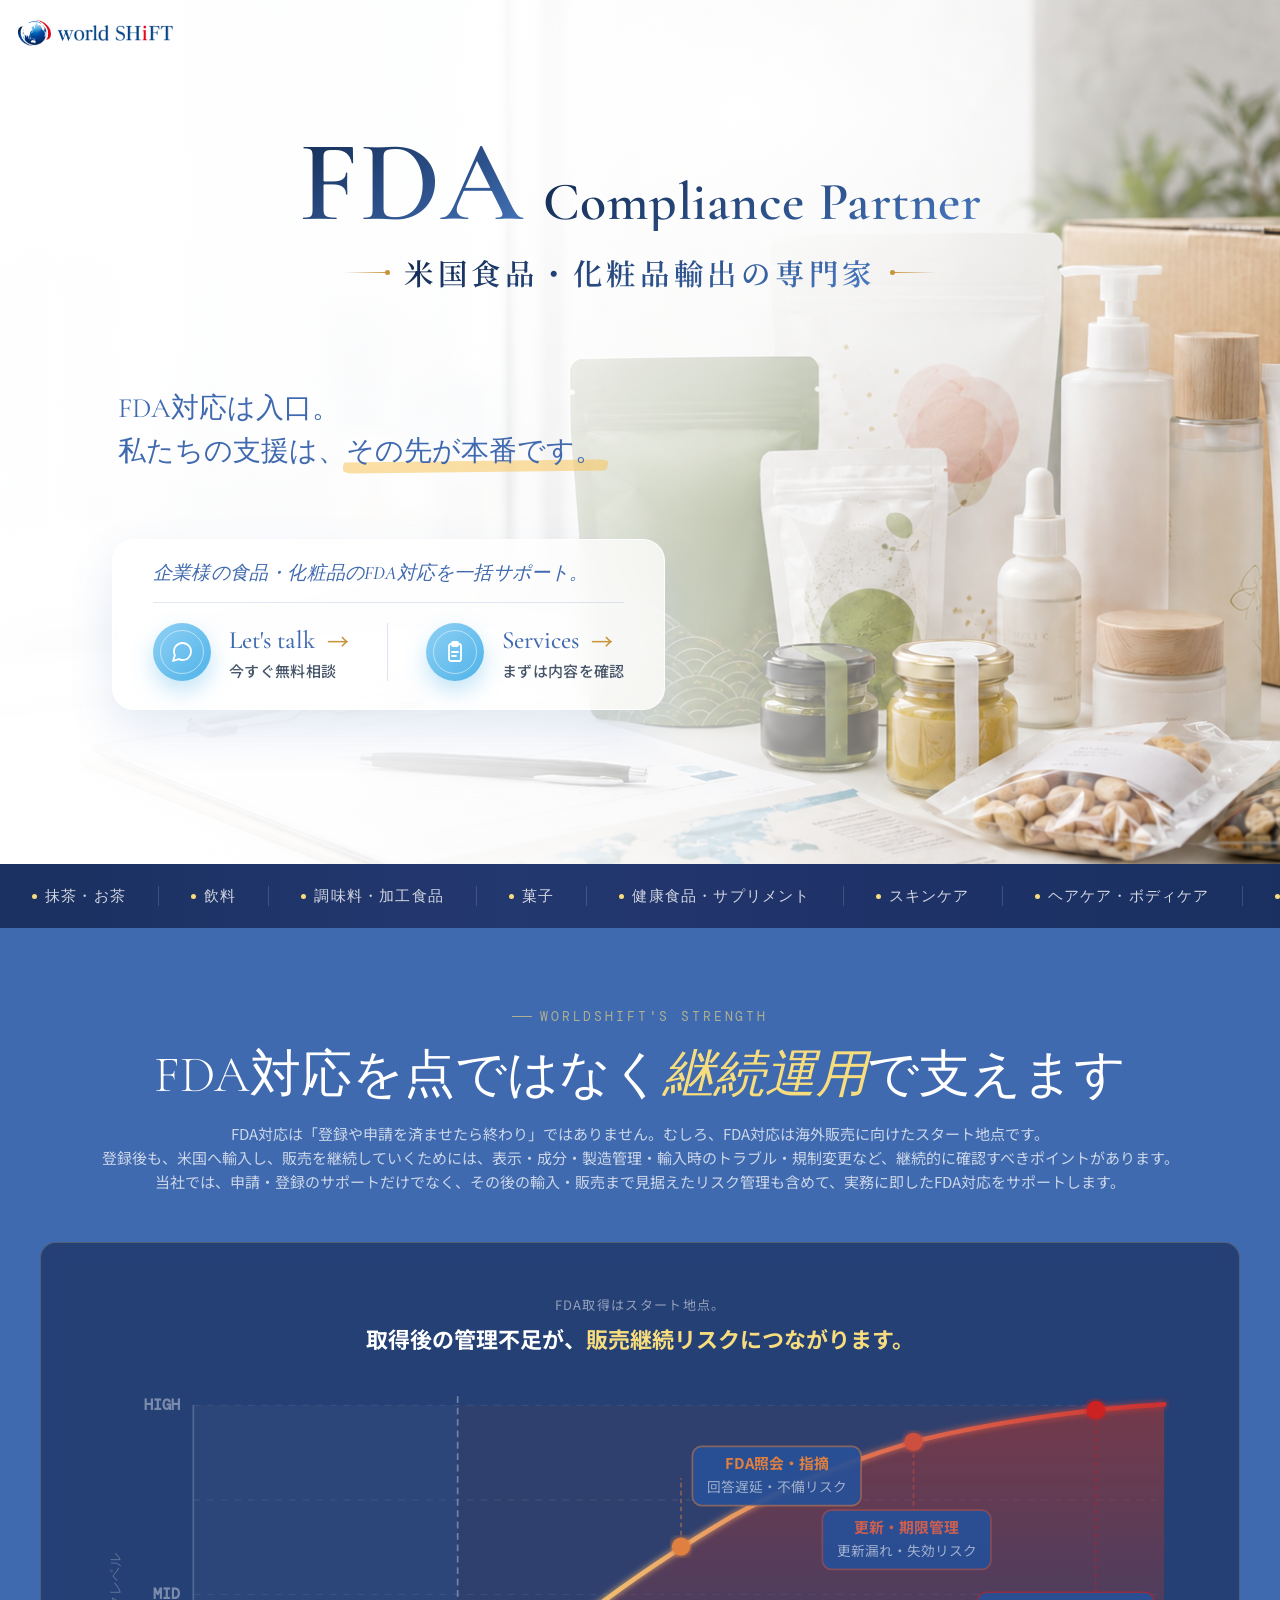
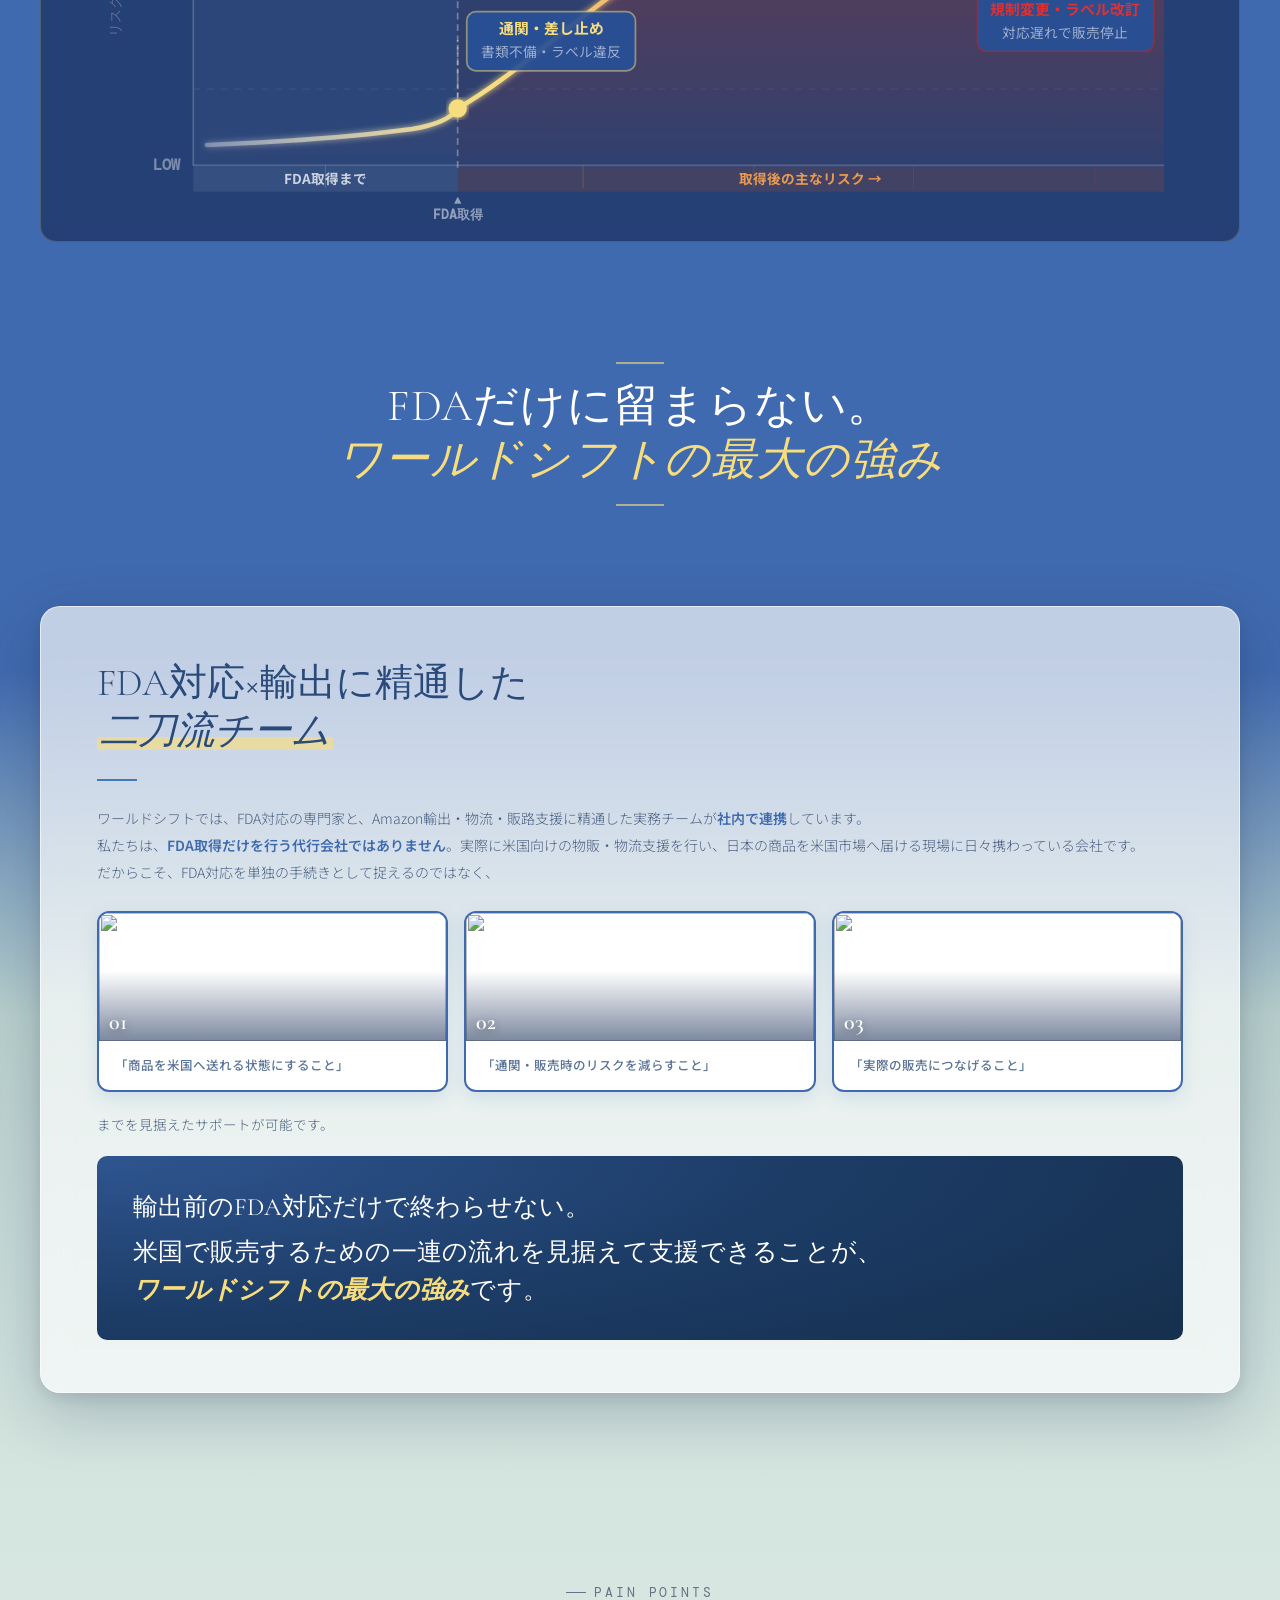
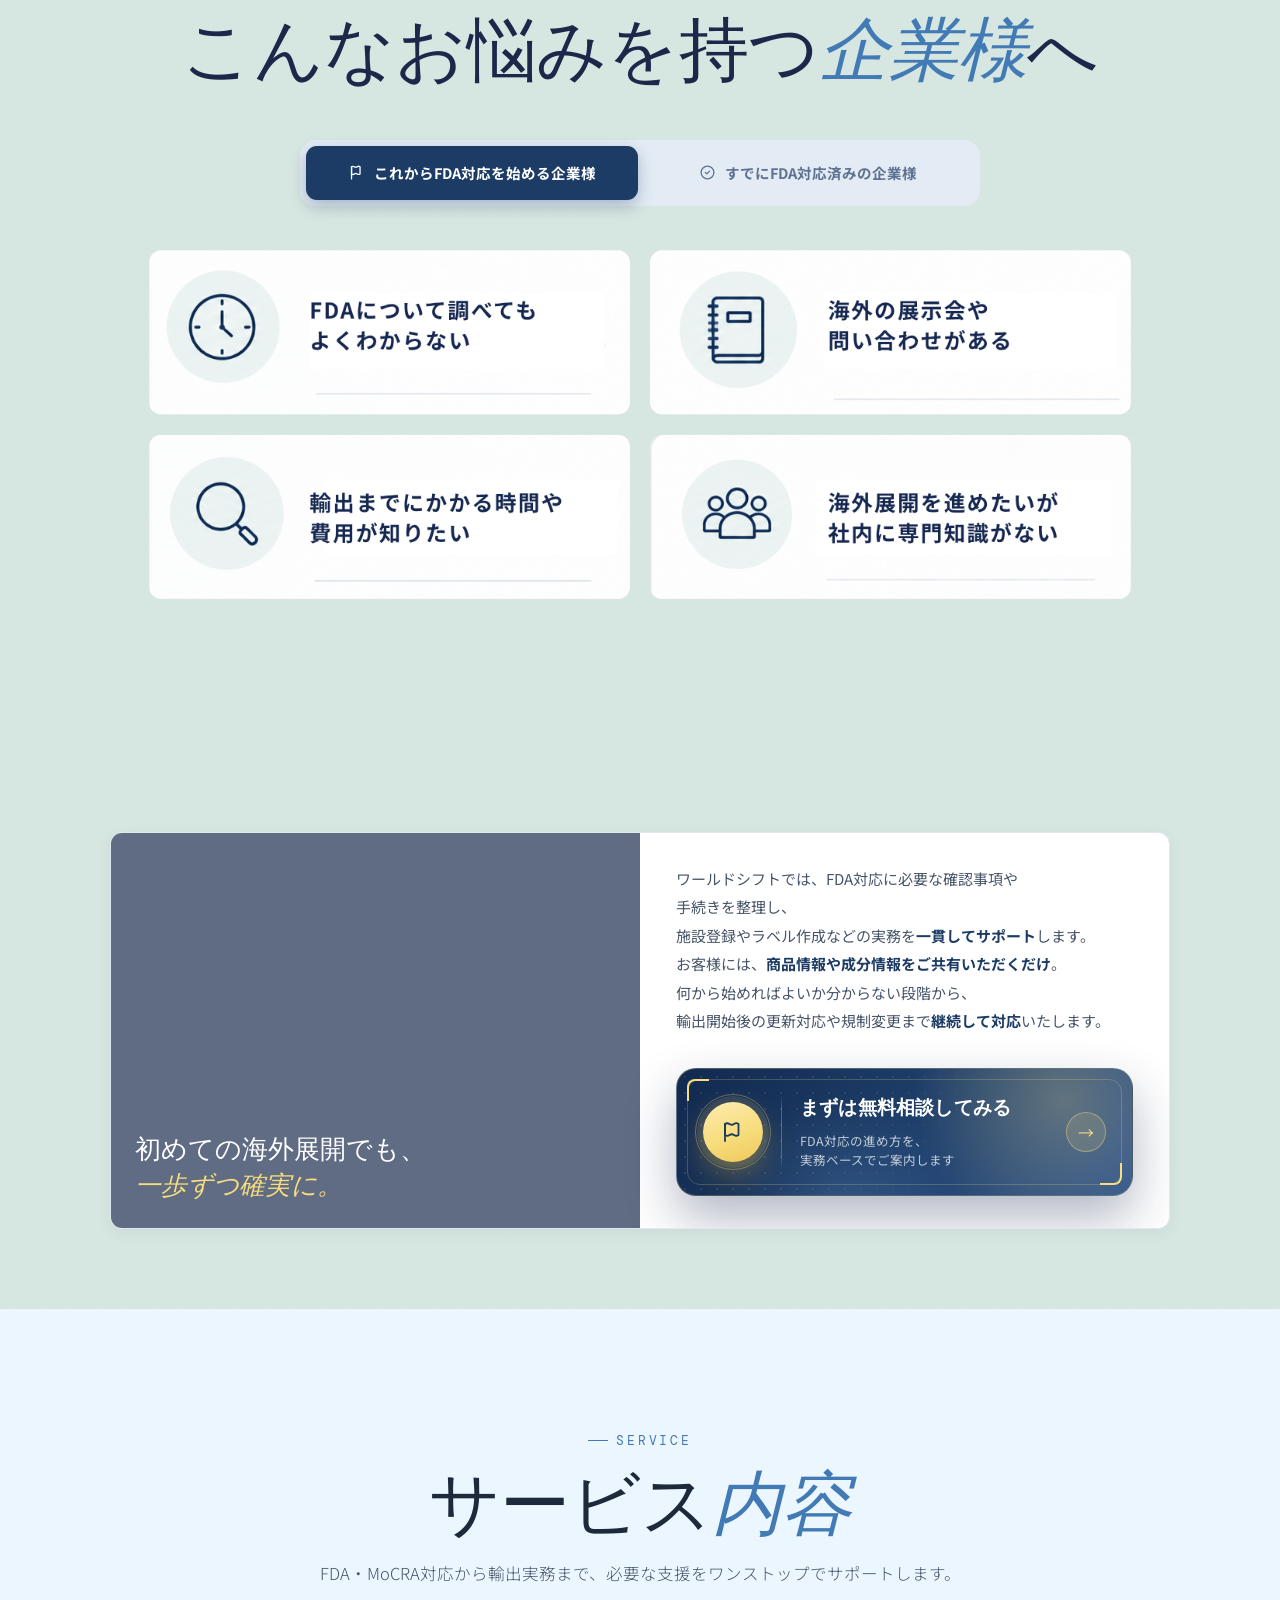
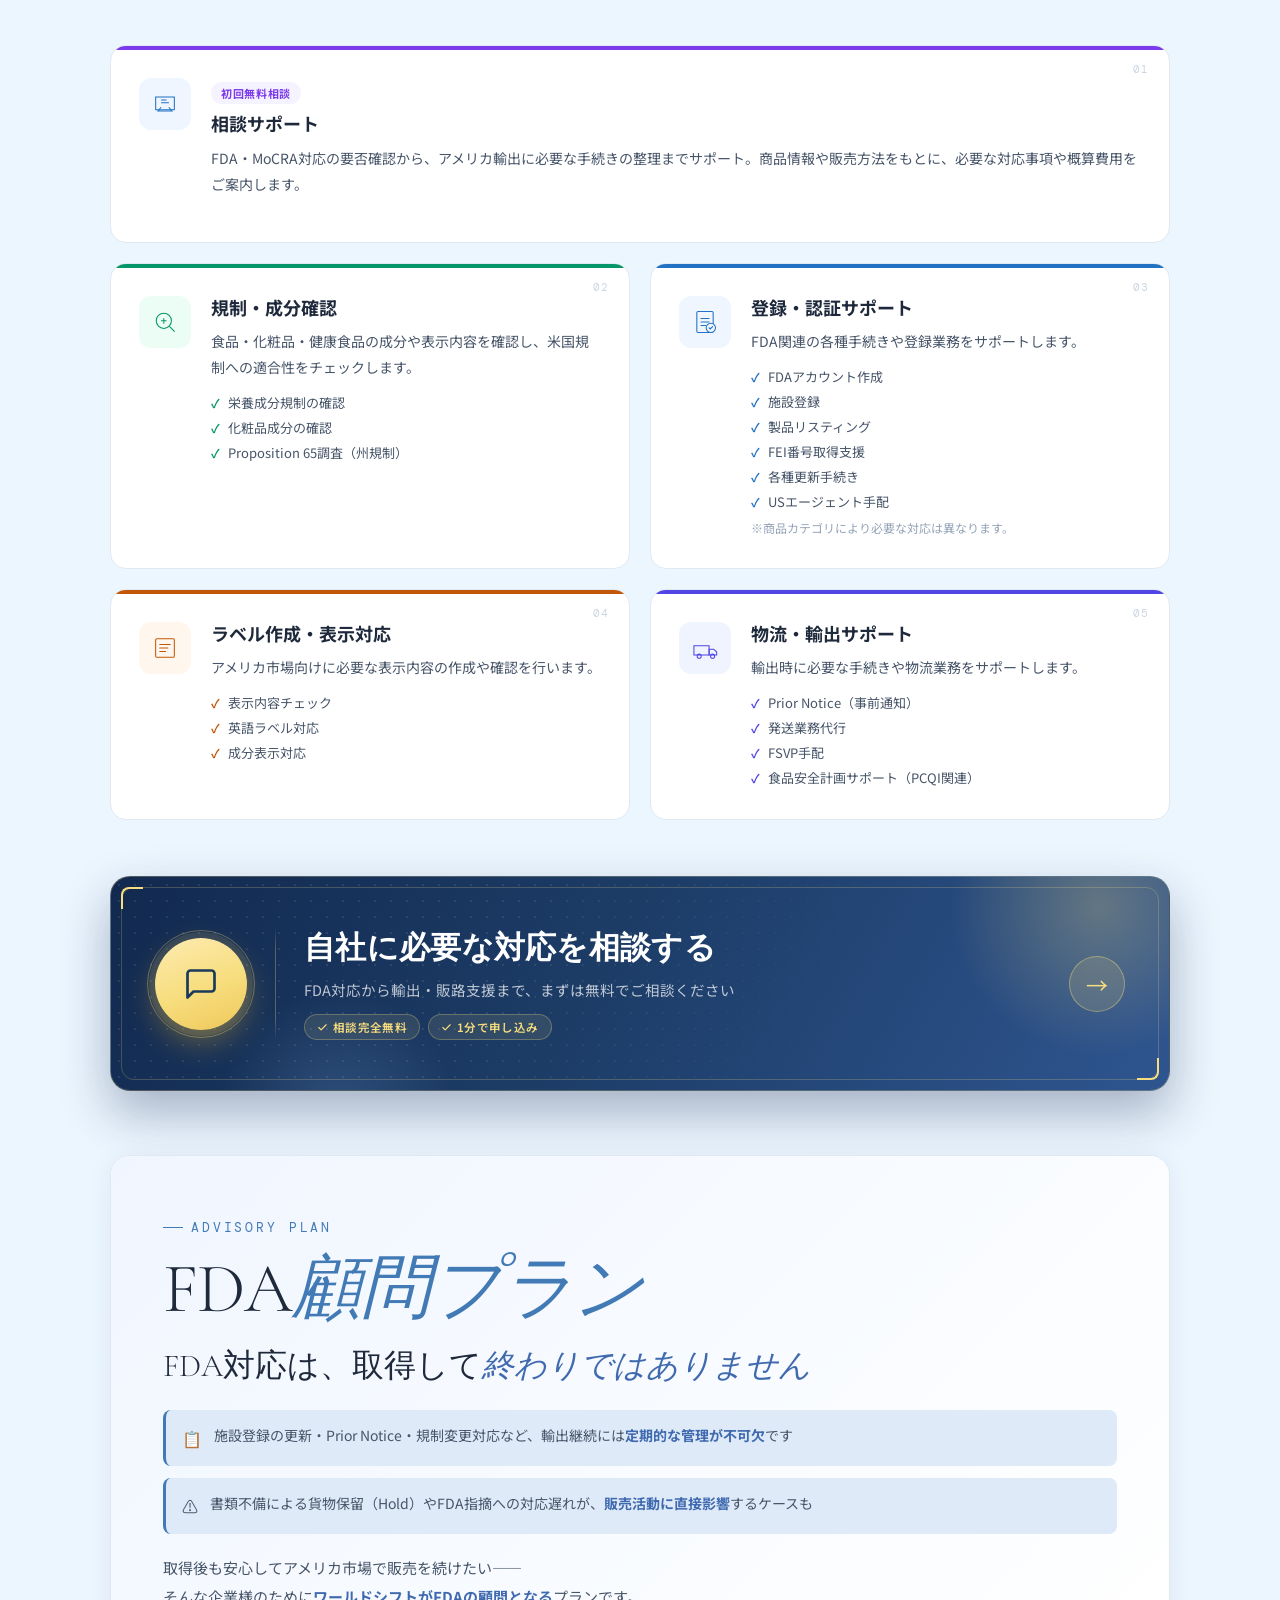
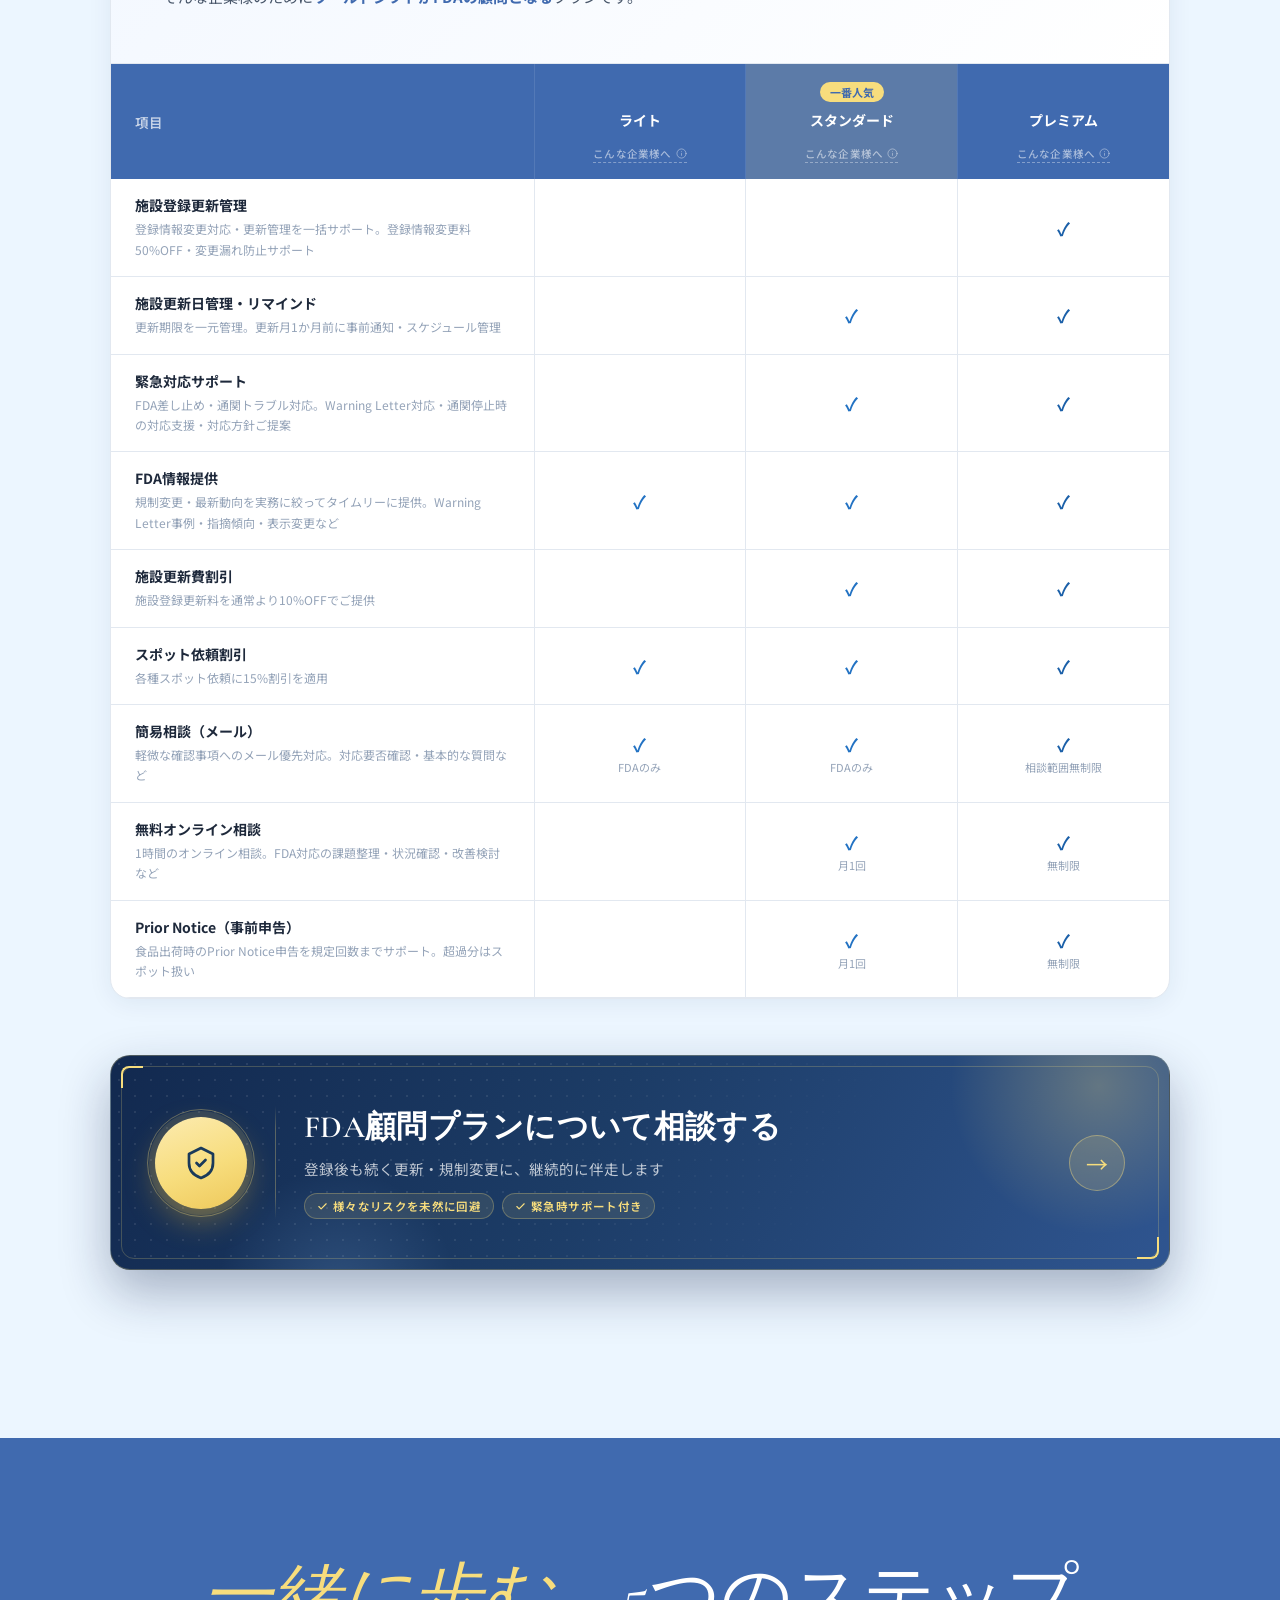
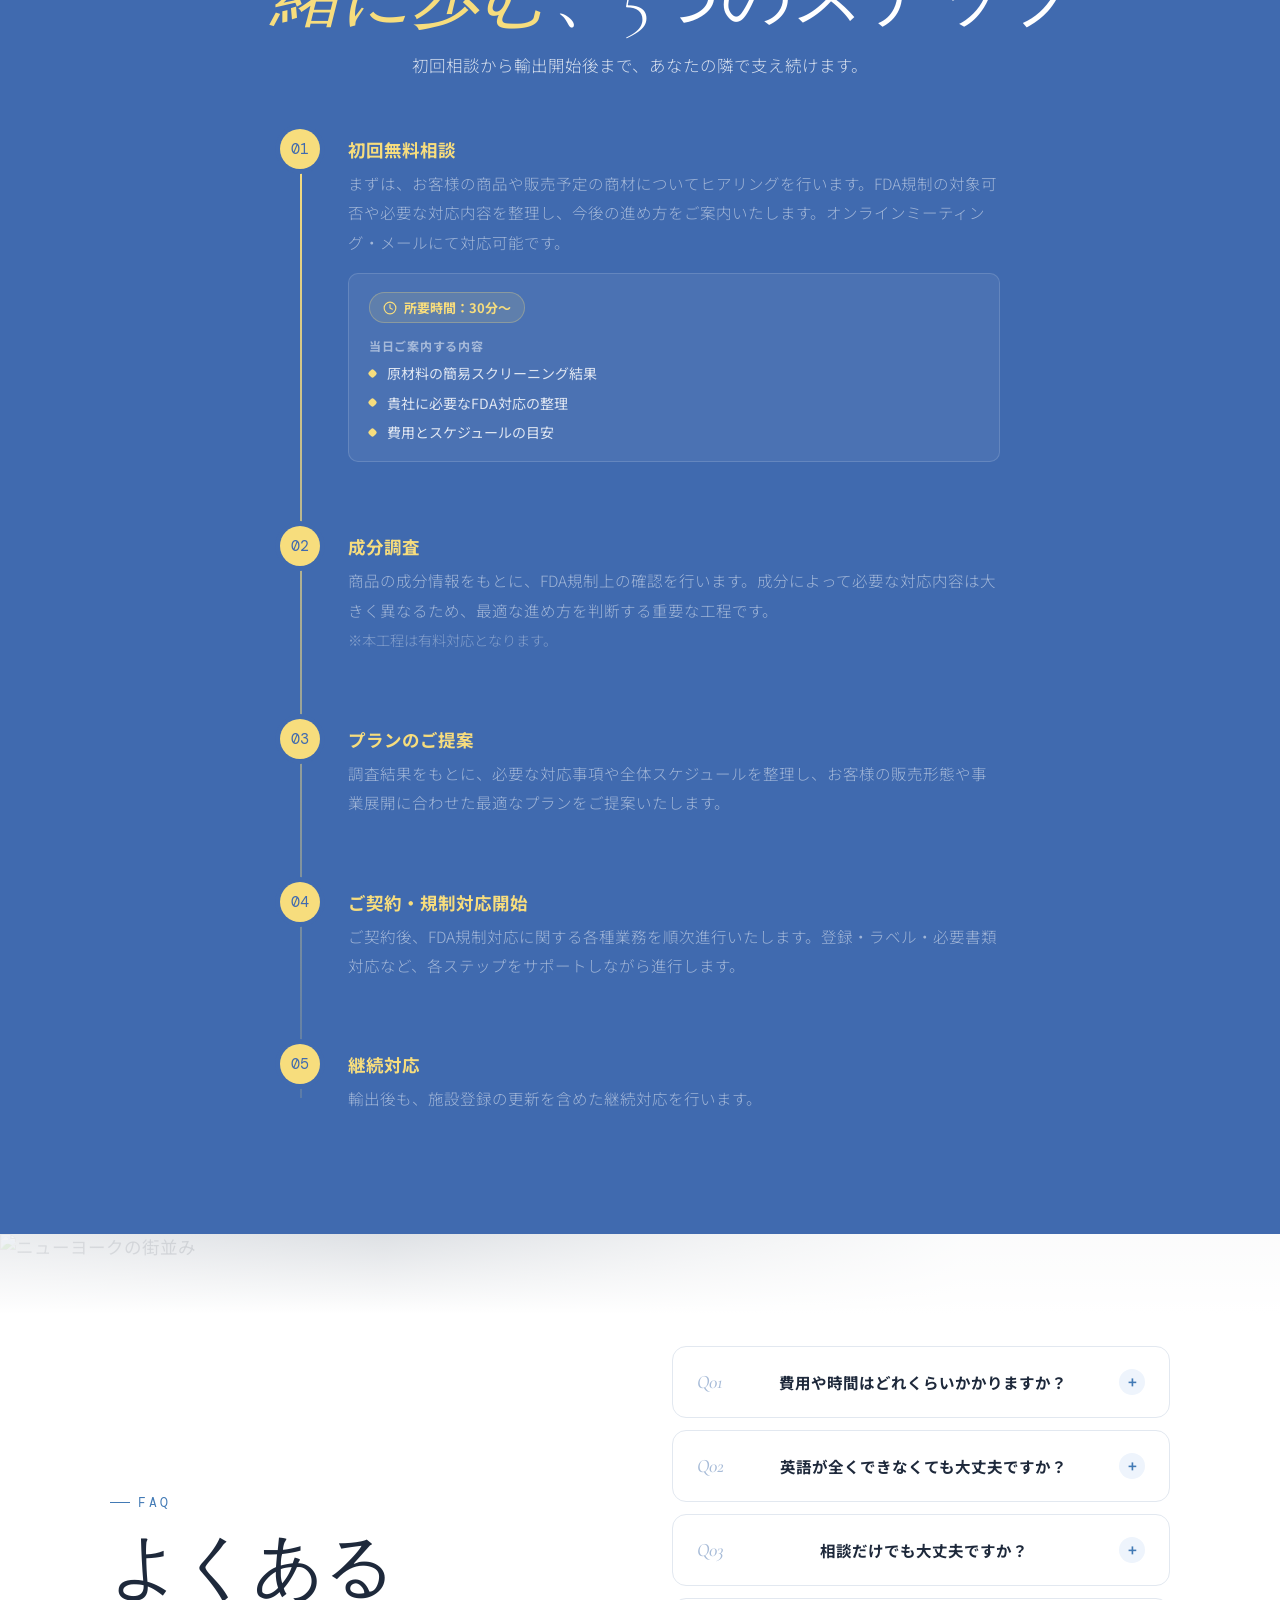
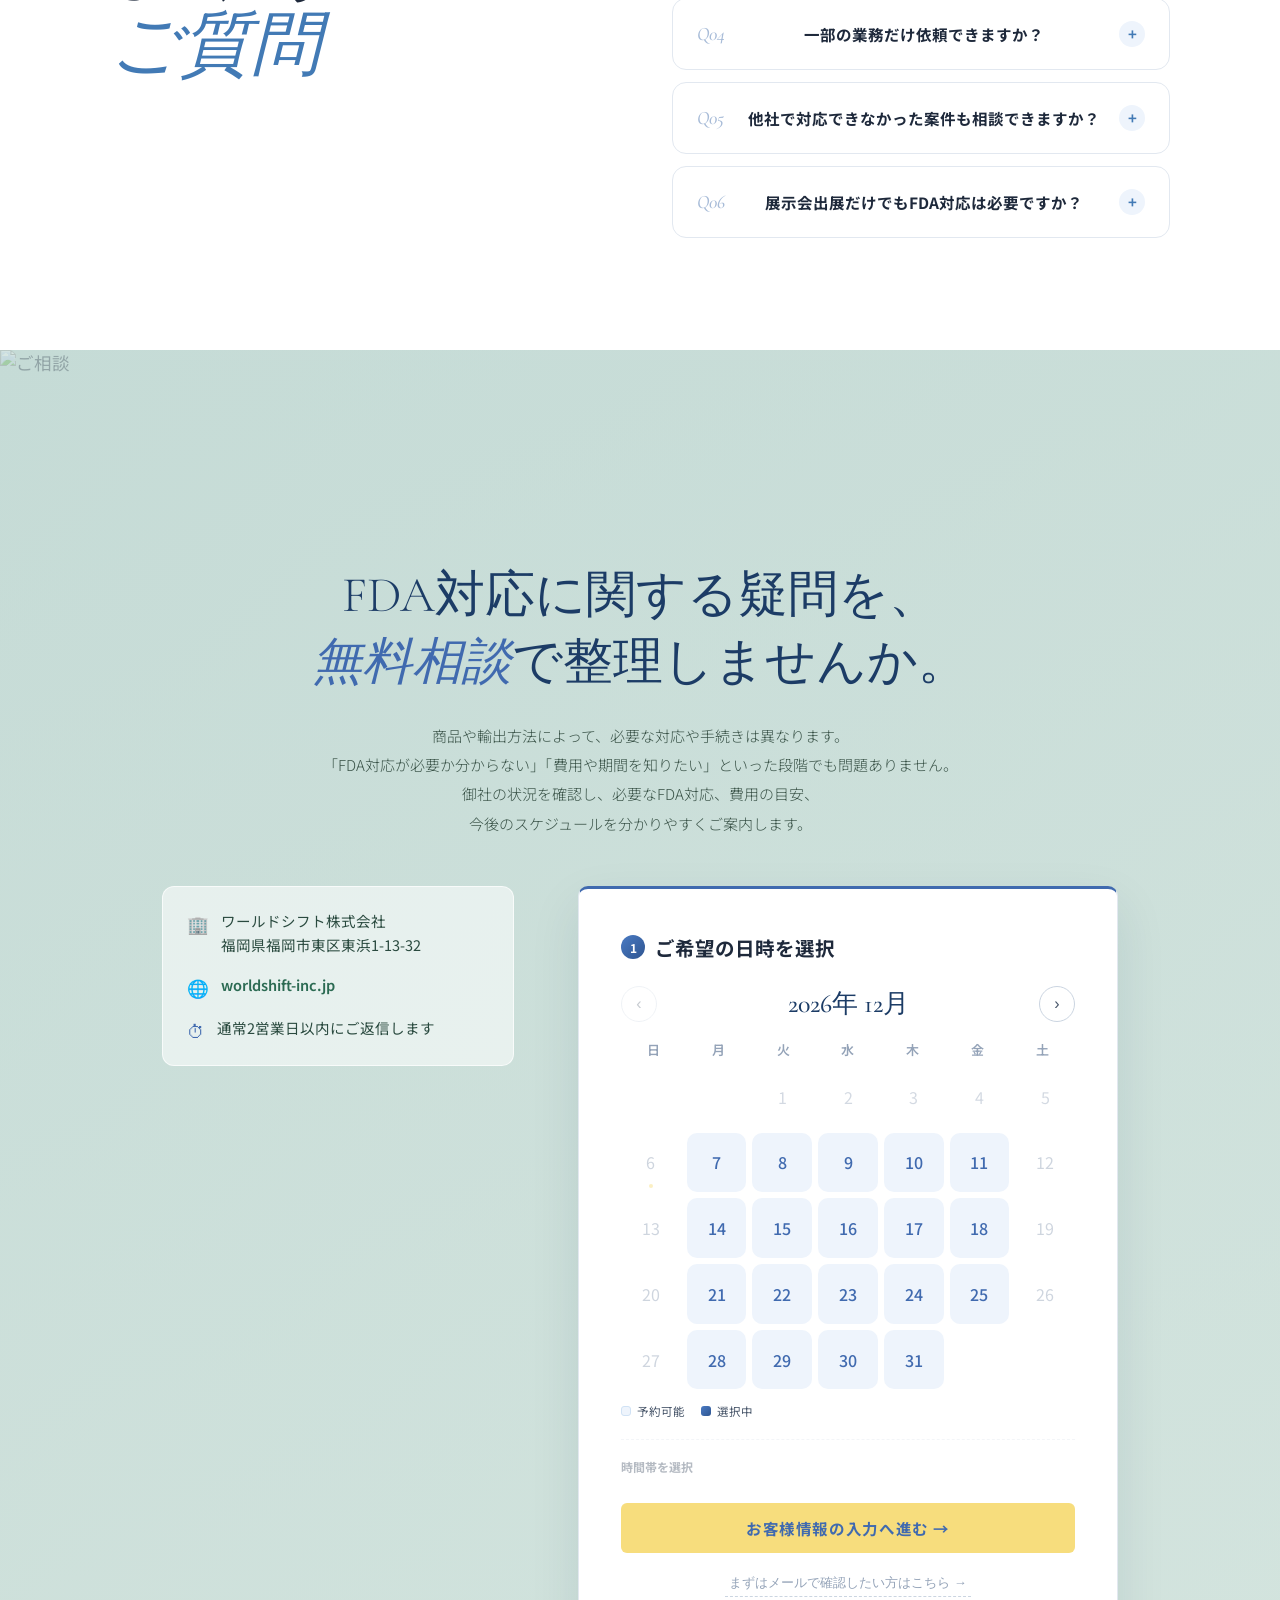
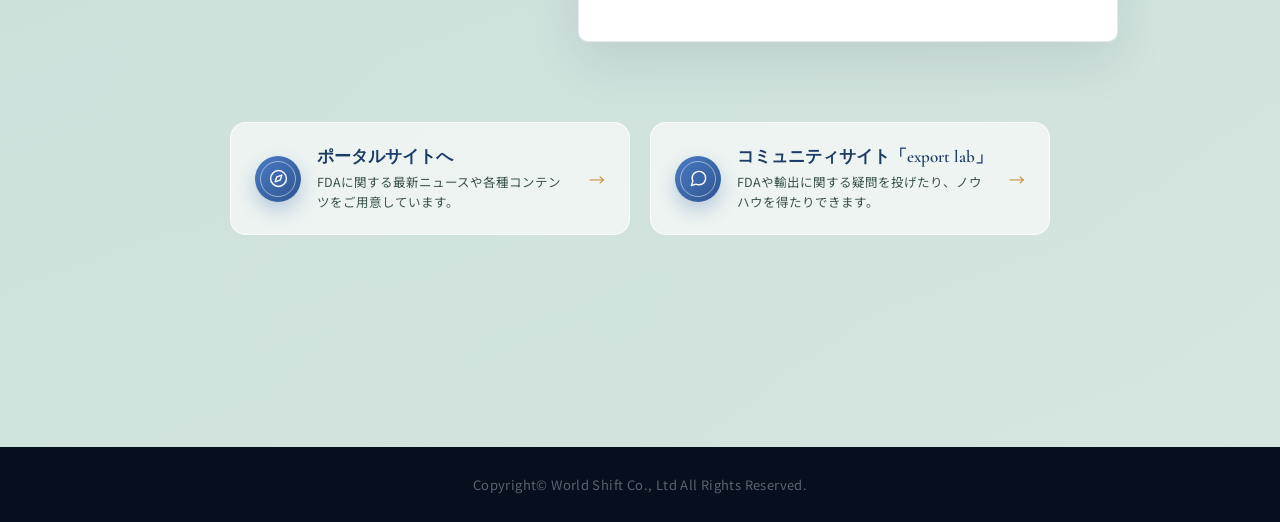
==== index.html @ d5cdbd06 "Update index.html" ====
<!DOCTYPE html>
<html lang="ja">
<head>
<meta charset="UTF-8">
<meta name="viewport" content="width=device-width, initial-scale=1.0">
<title>FDA Compliance Partner | WorldShift</title>
<link rel="preconnect" href="https://fonts.googleapis.com">
<link href="https://fonts.googleapis.com/css2?family=Cormorant+Garamond:ital,wght@0,300;0,400;0,600;1,300;1,400;1,600&family=Noto+Sans+JP:wght@300;400;500;700&family=Noto+Serif+JP:wght@500;600;700&family=DM+Mono:wght@300;400&display=swap" rel="stylesheet">
<style>
*,*::before,*::after{margin:0;padding:0;box-sizing:border-box}
html{scroll-behavior:smooth;font-size:17.5px}
:root{
  --navy:#406AAF; --navy2:#427AB5; --navy3:#6a9fd4;
  --blue:#427AB5; --blue2:#eef4fc; --blue3:#d0e2f5;
  --amber:#F7DD7D; --amber2:#FFF8E1;
  --white:#FFFFFF; --off:#FFE8BE; --light:#F1F5F9;
  --ink:#1E293B; --ink2:#475569; --ink3:#94A3B8;
  --border:#E2E8F0; --border2:#CBD5E1;
  --green:#059669; --greenl:#ECFDF5;
  --r:10px; --r2:6px;
}
body{font-family:'Noto Sans JP',sans-serif;color:var(--ink);background:var(--white);overflow-x:hidden;-webkit-font-smoothing:antialiased}
a{text-decoration:none;color:inherit}
img{max-width:100%;display:block}

/* ─── STICKY NAV ─── */
.nav{
  position:absolute;top:20px;left:18px;z-index:300;
}
.nav-logo img{height:26px;width:auto}
.nav-links{display:flex;align-items:center;gap:28px}
.nav-links a{font-size:14.5px;color:var(--ink2);transition:color .2s}
.nav-links a:hover{color:var(--blue)}
.nav-cta{background:var(--blue)!important;color:#fff!important;padding:9px 22px;border-radius:var(--r2);font-size:14.5px;font-weight:700}

/* ─── FLOAT BTN ─── */
.float-cta-group{
  position:fixed;top:0;right:28px;z-index:290;
  display:flex;gap:0;align-items:stretch;
  opacity:0;pointer-events:none;
  transition:opacity .3s ease, transform .3s ease;
  transform:translateY(-6px);
  background:#fff;
  border-radius:0 0 12px 12px;
  box-shadow:0 12px 26px rgba(15,45,79,.28);
  overflow:hidden;
}
.float-cta-group.visible{
  opacity:1;pointer-events:auto;
  transform:translateY(0);
}
.float-tile{
  display:flex;align-items:center;gap:10px;
  padding:14px 20px;
  transition:background .2s;
  white-space:nowrap;
}
.float-tile:hover{background:var(--light);}
.float-tile-mail{border-right:1px solid var(--border);}
.float-tile-icon{
  width:30px;height:30px;border-radius:8px;
  display:flex;align-items:center;justify-content:center;
  color:#fff;flex-shrink:0;
}
.float-tile-icon svg{width:16px;height:16px;}
.float-tile-mail .float-tile-icon{background:#1c3c66;}
.float-tile-ai .float-tile-icon{background:#c8933a;}
.float-tile-label{
  font-size:12.5px;font-weight:700;color:#1c274a;line-height:1.35;
  letter-spacing:.01em;
  white-space:nowrap;
}

/* ─── CHAPTER SYSTEM ─── */
/* 奇数章=白, 偶数章=ライト */
.ch{padding:112px 52px}
.ch.dark{background:#406AAF;padding:120px 52px}


/* ─── APPROACH (ワールドシフトの強み) ─── */
.approach-section{
  background:linear-gradient(160deg,#0B1F3A 0%,#152d52 100%);
  padding:100px 52px;
  position:relative;overflow:hidden;
}
.approach-bg-deco{
  position:absolute;top:-200px;right:-200px;
  width:560px;height:560px;border-radius:50%;
  border:1px solid rgba(247,221,125,.1);
  pointer-events:none;
}
.approach-bg-deco::before{
  content:'';position:absolute;inset:60px;
  border-radius:50%;border:1px solid rgba(247,221,125,.06);
}
.approach-bg-deco2{
  position:absolute;bottom:-180px;left:-160px;
  width:420px;height:420px;border-radius:50%;
  border:1px solid rgba(255,255,255,.05);
  pointer-events:none;
}
.approach-grid-3{
  display:grid;grid-template-columns:repeat(3,1fr);gap:24px;margin-bottom:32px;
  position:relative;z-index:1;
}
.approach-card{
  background:rgba(255,255,255,.05);border-radius:var(--r);overflow:hidden;
  border:1px solid rgba(255,255,255,.12);
  backdrop-filter:blur(8px);
  transition:box-shadow .25s,transform .25s,border-color .25s,background .25s;
  position:relative;z-index:1;
}
.approach-card:hover{
  box-shadow:0 16px 44px rgba(15,40,70,.38);transform:translateY(-5px);
  border-color:rgba(247,221,125,.5);background:rgba(255,255,255,.08);
}
.approach-photo{
  position:relative;height:180px;overflow:hidden;
  display:flex;align-items:center;justify-content:flex-end;
  padding-right:28px;
}
.approach-photo-1{background:linear-gradient(135deg,#1d4488 0%,#0B1F3A 70%)}
.approach-photo-2{background:linear-gradient(135deg,#1a3a6b 0%,#0d2548 70%)}
.approach-photo-3{background:linear-gradient(135deg,#15315c 0%,#0B1F3A 70%)}
.approach-photo::before{
  content:'';position:absolute;inset:0;
  background-image:
    radial-gradient(circle at 15% 30%,rgba(247,221,125,.12),transparent 40%),
    repeating-linear-gradient(45deg,rgba(255,255,255,.025) 0,rgba(255,255,255,.025) 1px,transparent 1px,transparent 18px);
}
.approach-icon{
  position:relative;z-index:1;
  width:88px;height:88px;
  display:flex;align-items:center;justify-content:center;
  color:rgba(255,255,255,.85);
  transition:transform .4s;
}
.approach-icon svg{width:100%;height:100%}
.approach-card:hover .approach-icon{transform:scale(1.08) translateY(-2px)}
.approach-num{
  position:absolute;bottom:14px;left:18px;z-index:1;
  font-family:'Cormorant Garamond',serif;font-size:38px;font-weight:300;
  color:#F7DD7D;line-height:1;
}
.approach-content{padding:26px 24px 24px}
.approach-t{font-size:17px;font-weight:700;color:#fff;margin-bottom:12px;line-height:1.4}
.approach-d{font-size:15px;color:rgba(255,255,255,.75);line-height:1.9;font-weight:300}
.approach-point{
  margin-top:16px;padding-top:14px;border-top:1px solid rgba(255,255,255,.12);
  font-size:14px;color:#F7DD7D;font-weight:700;
  display:flex;align-items:center;gap:6px;
}
.approach-point::before{content:'→';font-size:14.5px}

/* 引用 */
.approach-quote{
  background:rgba(255,255,255,.06);
  border:1px solid rgba(247,221,125,.2);
  border-radius:var(--r);
  padding:44px 52px;
  position:relative;overflow:hidden;z-index:1;
  text-align:center;
}
.approach-quote::before{
  content:'';position:absolute;inset:0;
  background:radial-gradient(circle at 50% 0%,rgba(247,221,125,.18),transparent 60%);
  pointer-events:none;
}
.approach-quote-text{
  position:relative;z-index:1;
  font-family:'Cormorant Garamond',serif;
  font-size:clamp(20px,2.4vw,30px);font-weight:300;font-style:italic;
  color:#fff;line-height:1.7;
}
.approach-quote-text em{font-style:italic;color:#F7DD7D}

.ch.light{background:var(--off)}
.ch-fade-from-dark{
  position:relative;
}
.ch-fade-from-dark::before{
  content:'';position:absolute;top:0;left:0;right:0;height:80px;
  background:linear-gradient(to bottom,rgba(11,31,58,.3),transparent);
  pointer-events:none;
}
.ch-fade-to-dark{position:relative}
.ch-fade-to-dark::before{
  content:'';position:absolute;top:0;left:0;right:0;height:160px;
  background:linear-gradient(to bottom,#ecf6ff 0%,rgba(236,246,255,.5) 40%,transparent 100%);
  pointer-events:none;z-index:1;
}
.ch-inner{max-width:1060px;margin:0 auto}

/* chapter label */
.ch-label{
  display:inline-flex;align-items:center;gap:8px;
  font-family:'DM Mono',monospace;font-size:13px;
  letter-spacing:.22em;color:var(--blue);
  margin-bottom:18px;
}
.ch-label.light-text{color:rgba(255,255,255,.45)}
.ch-label::before{content:'';display:block;width:20px;height:1px;background:currentColor}

/* display headline */
.display{
  font-family:'Cormorant Garamond',serif;
  font-size:clamp(40px,5.5vw,70px);
  font-weight:300;line-height:1.12;letter-spacing:-.01em;
}
.display em{font-style:italic;color:var(--blue)}
.display.white{color:#fff}
.display.white em{font-style:italic;color:#F7DD7D;}

/* subtitle */
.subtitle{
  font-family:'Cormorant Garamond',serif;
  font-size:clamp(26px,3.5vw,42px);
  font-weight:300;line-height:1.3;
}
.subtitle em{font-style:italic;color:var(--blue)}

/* body */
.body{font-size:16.5px;line-height:1.95;color:var(--ink2);font-weight:300}
.body.white{color:rgba(255,255,255,.78)}
.rule{width:36px;height:2px;background:var(--blue);margin:24px 0}
.rule.amber{background:var(--amber)}

/* ─── HERO ─── */
.hero{
  position:relative;
  display:flex;flex-direction:column;
  overflow:hidden;
}
.hero-photo{display:none;}
.hero-overlay{display:none;}

/* 全画面コラージュ背景 */
.hero-collage{
  position:absolute;inset:0;
  z-index:0;
  overflow:hidden;
}
.hero-collage-img{
  position:absolute;inset:0;
  width:100%;height:100%;
  background-size:cover;
  background-repeat:no-repeat;
  background-position:center center;
  background-image:url('FDALPTOP.png');
  opacity:1;
  mask-image:none;
}

/* 左→右にフェードする薄ブルーオーバーレイ */
.hero-collage-overlay{
  position:absolute;inset:0;z-index:1;
  background:
    radial-gradient(ellipse 65% 55% at 58% 12%, rgba(255,255,255,.98), transparent 80%),
    linear-gradient(90deg,
      rgba(255,255,255,0.99) 0%,
      rgba(255,255,255,0.95) 24%,
      rgba(255,255,255,0.85) 42%,
      rgba(255,255,255,0.65) 58%,
      rgba(255,255,255,0.4) 68%,
      rgba(255,255,255,0.1) 82%,
      transparent 92%
    );
}
.hero-collage-grid{display:none;}

/* メインレイアウト */
.hero-inner{
  position:relative;z-index:3;
  display:flex;flex-direction:column;justify-content:center;align-items:flex-start;
  min-height:96vh;
  padding:0;
  text-align:left;
}
.hero-left{
  display:flex;flex-direction:column;justify-content:center;
  padding:66px 64px 2px 72px;
  max-width:660px;
  width:55%;
}
.hero-left::after{display:none;}
.hero-right{display:none;}
.hero-right-photo{display:none;}
.hero-right-overlay{display:none;}

h1.hero-h{
  font-family:'Cormorant Garamond',serif;
  font-weight:300;line-height:1.1;letter-spacing:-.01em;
  margin-top:-28px;
  margin-bottom:28px;
  text-align:center;
  width:100%;
  align-self:stretch;
}
.hero-h-fda{
  display:inline-block;
  font-family:'Cormorant Garamond',serif;
  font-weight:600;font-style:normal;
  font-size:clamp(76px,9vw,158px);
  background:linear-gradient(155deg,#12294f 0%,#2f5590 60%,#4a7bc4 100%);
  -webkit-background-clip:text;background-clip:text;color:transparent;
  letter-spacing:.01em;
  margin-right:.16em;
  position:relative;
}
.hero-h-cp{
  display:inline-block;
  font-family:'Cormorant Garamond',serif;
  font-weight:600;font-style:normal;
  font-size:clamp(36px,4.2vw,70px);
  background:linear-gradient(155deg,#12294f 0%,#2f5590 60%,#4a7bc4 100%);
  -webkit-background-clip:text;background-clip:text;color:transparent;
  letter-spacing:.01em;
}
.hero-h-jp{
  display:flex;align-items:center;justify-content:center;gap:16px;
  font-family:'Noto Serif JP','Cormorant Garamond',serif;
  font-weight:600;
  font-size:clamp(20px,2.3vw,34px);
  letter-spacing:.16em;
  margin-top:10px;
}
.hero-h-jp-text{
  background:linear-gradient(155deg,#12294f 0%,#2f5590 60%,#4a7bc4 100%);
  -webkit-background-clip:text;background-clip:text;color:transparent;
}
.hero-h-line{
  display:inline-block;width:44px;height:1px;flex-shrink:0;
  background:linear-gradient(to right, transparent, #c8933a);
  position:relative;
}
.hero-h-line::after{
  content:'';position:absolute;top:-2px;width:5px;height:5px;border-radius:50%;background:#c8933a;
}
.hero-h-jp .hero-h-line:first-child::after{right:-2px;}
.hero-h-jp .hero-h-line:last-child{background:linear-gradient(to left, transparent, #c8933a);}
.hero-h-jp .hero-h-line:last-child::after{left:-2px;}
@keyframes heroFadeUp{
  from{opacity:0;transform:translateY(24px)}
  to{opacity:1;transform:translateY(0)}
}
h1.hero-h{animation:heroFadeUp .9s ease both;animation-delay:.1s}
.hero-h-sub-wrap{animation:heroFadeUp .9s ease both;animation-delay:.2s}
.catch-row{animation:heroFadeUp .9s ease both;animation-delay:.3s}
.hero-bottom-row,.hero-cta-panel{animation:heroFadeUp .9s ease both;animation-delay:.4s}

.hero-h-main{
  display:block;
  font-size:clamp(48px,6.4vw,92px);
  font-weight:400;color:var(--navy);
  white-space:nowrap;
  letter-spacing:.01em;
  text-shadow:0 4px 24px rgba(64,106,175,.32),0 1px 0 rgba(64,106,175,.15);
}
.hero-h-sub-wrap{
  display:flex;align-items:center;
  margin-top:10px;margin-bottom:44px;
}
.hero-h-sub{
  display:inline-block;
  font-family:'Noto Sans JP',sans-serif;
  font-size:clamp(13px,1.1vw,16px);
  font-weight:400;color:var(--ink2);
  letter-spacing:.1em;
  padding-top:10px;
  border-top:2px solid #427AB5;
}

/* バッジ */
.hero-badges{
  display:flex;gap:8px;flex-wrap:wrap;margin-bottom:24px;
  animation:heroFadeUp .9s ease both;animation-delay:.25s;
}
.hero-badge{
  display:inline-flex;align-items:center;gap:6px;
  background:rgba(26,95,168,.08);
  border:1px solid rgba(26,95,168,.2);
  border-radius:20px;padding:5px 14px;
  font-size:12px;font-weight:600;
  color:var(--navy);
  letter-spacing:.05em;
  backdrop-filter:blur(4px);
}
.hero-badge span{font-size:13px;}

/* キャッチフレーズ */
.catch-row{
  display:flex;flex-direction:column;gap:0;margin-top:4px;margin-bottom:48px;margin-left:46px;
}
.catch-area{
  position:relative;width:100%;padding:0;
  text-align:left;
  display:flex;justify-content:flex-start;align-items:flex-start;
}
.catch-area::before,.catch-area::after{display:none;}
.catch-orb{display:none;}

/* 本文＋ボタン */
.hero-bottom-row{
  display:flex;flex-direction:row;align-items:center;gap:16px;flex-wrap:wrap;
}
.hero-cta-panel{
  display:inline-flex;flex-direction:column;align-items:stretch;
  background:rgba(255,255,255,.72);
  backdrop-filter:blur(14px);
  border:1px solid rgba(255,255,255,.85);
  border-radius:22px;
  box-shadow:0 20px 46px rgba(64,106,175,.14);
  padding:20px 40px 28px;
  max-width:none;
  width:fit-content;
  margin-top:18px;
  margin-left:40px;
  margin-bottom:4px;
}
.hero-cta-tagline-in{
  font-family:'Cormorant Garamond',serif;
  font-style:italic;font-weight:500;
  font-size:19px;color:var(--navy);letter-spacing:.01em;
  padding-bottom:16px;margin-bottom:20px;
  border-bottom:1px solid rgba(64,106,175,.16);
  white-space:nowrap;
}
.hero-cta-items-row{
  display:flex;align-items:center;
}
.hero-cta-item{
  display:flex;align-items:center;gap:18px;
  cursor:pointer;transition:transform .25s;
  white-space:nowrap;
}
.hero-cta-item:hover{transform:translateY(-3px);}
.hero-cta-item:hover .hero-cta-title{color:#2a4a7a;}
.hero-cta-item:hover .hero-cta-arrow{transform:translateX(3px);}
.hero-cta-item:first-child{
  border-right:1px solid rgba(64,106,175,.18);
  padding-right:38px;
  margin-right:38px;
}
.hero-cta-item:last-child{padding-left:0;}
.hero-cta-icon{
  position:relative;
  width:58px;height:58px;border-radius:50%;flex-shrink:0;
  background:linear-gradient(135deg,#8fd0f5,#4fb3e8);
  color:#fff;
  display:flex;align-items:center;justify-content:center;
  box-shadow:0 10px 22px rgba(79,179,232,.35);
}
.hero-cta-icon::before{
  content:'';
  position:absolute;inset:7px;
  border-radius:50%;
  border:1.5px solid rgba(255,255,255,.5);
  pointer-events:none;
}
.hero-cta-icon svg{width:24px;height:24px;}
.hero-cta-text{flex:none;min-width:0;}
.hero-cta-top{
  display:flex;align-items:center;gap:12px;margin-bottom:4px;
}
.hero-cta-title{
  font-family:'Cormorant Garamond',serif;
  font-size:25px;color:var(--navy);font-style:normal;font-weight:500;
  transition:color .25s;white-space:nowrap;
}
.hero-cta-arrow{
  color:#c8933a;font-size:22px;flex-shrink:0;
  transition:transform .25s;
}
.hero-cta-label{
  font-size:15px;color:var(--ink2);letter-spacing:.02em;font-weight:500;white-space:nowrap;
}
@media(max-width:640px){
  .hero-cta-panel{max-width:100%;padding:22px 24px 26px;border-radius:24px;width:100%;}
  .hero-cta-tagline-in{white-space:normal;font-size:17px;padding-bottom:14px;margin-bottom:16px;}
  .hero-cta-items-row{flex-direction:column;align-items:stretch;gap:18px;}
  .hero-cta-item:first-child{border-right:none;border-bottom:1px solid rgba(64,106,175,.18);padding-right:0;margin-right:0;padding-bottom:18px;}
  .hero-cta-item:last-child{padding-left:0;}
}
.hero-sub{
  font-size:14.5px;color:var(--ink2);line-height:1.95;font-weight:300;
  max-width:460px;
}
.btn-amber{
  display:inline-flex;align-items:center;gap:9px;
  background:linear-gradient(135deg,#FCEBB0 0%,#F7DD7D 45%,#EEC85A 100%);
  color:#1a3a5a;
  padding:15px 34px;border-radius:12px;
  font-size:14px;font-weight:700;letter-spacing:.03em;transition:all .25s;
  box-shadow:0 10px 24px rgba(217,168,45,.28),inset 0 1px 0 rgba(255,255,255,.7);
  border:1px solid rgba(217,168,45,.25);
}
.btn-amber:hover{background:linear-gradient(135deg,#FDF2CB 0%,#FBE8A6 45%,#F3D26E 100%);box-shadow:0 14px 32px rgba(217,168,45,.38),inset 0 1px 0 rgba(255,255,255,.8);transform:translateY(-2px)}
.btn-outline-navy{
  display:inline-flex;align-items:center;gap:9px;
  background:rgba(255,255,255,.5);color:var(--navy);
  border:1.5px solid rgba(64,106,175,.4);
  padding:14px 32px;border-radius:12px;
  font-size:14px;font-weight:600;letter-spacing:.03em;transition:all .25s;
}
.btn-outline-navy:hover{background:#406AAF;border-color:#406AAF;color:#fff;transform:translateY(-2px);box-shadow:0 10px 24px rgba(64,106,175,.25);}

/* タグ行 */
.hero-tag-bar{
  overflow:hidden;
  background:linear-gradient(90deg, #1a3060 0%, #243870 40%, #1e3268 70%, #1a3060 100%);
  border-top:none;
  padding:22px 0;
  width:100%;
  position:relative;z-index:3;
  animation:heroFadeUp .9s ease both;animation-delay:.6s;
}
.hero-tag-track{
  display:flex;align-items:center;
  width:max-content;
  animation:tagScroll 36s linear infinite;
}
@keyframes tagScroll{
  from{transform:translateX(0)}
  to{transform:translateX(-50%)}
}
.hero-tag{
  font-family:'DM Mono',monospace;font-size:15px;letter-spacing:.08em;
  color:rgba(255,255,255,.8);
  padding:0 32px;display:flex;align-items:center;gap:8px;white-space:nowrap;
  border-right:1px solid rgba(255,255,255,.15);flex-shrink:0;
}
.hero-tag .dot{width:5px;height:5px;border-radius:50%;background:#F7DD7D;flex-shrink:0}

/* ─── キャッチフレーズ ─── */
.catch-text{
  font-family:'Cormorant Garamond',serif;
  font-size:clamp(16px,1.6vw,24px);
  font-weight:300;color:var(--ink);
  line-height:1.7;text-align:left;
  width:100%;display:block;
}
.hero-left .catch-text{
  color:var(--navy);
  font-size:clamp(17px,2.2vw,28px);
  font-weight:400;
  text-align:left;
}
.catch-underline{
  position:relative;
  display:inline-block;
  z-index:0;
}
.catch-underline::before{
  content:'';
  position:absolute;
  left:-3px;right:-5px;bottom:.03em;
  height:.4em;
  background:rgba(247,197,90,.55);
  border-radius:2px 9px 4px 10px/7px 3px 9px 4px;
  transform:rotate(-.7deg);
  z-index:-1;
  mix-blend-mode:multiply;
}

@media(max-width:768px){
  .hero-left{width:100%;padding:60px 24px;max-width:100%;}
  .hero-inner{min-height:auto;}
}





/* ─── キャッチフレーズ ─── */
.catch-text{
  font-family:'Cormorant Garamond',serif;
  font-size:clamp(28px,4.4vw,58px);
  font-weight:300;
  color:#fff;
  line-height:1.55;
  opacity:1;
  position:relative;z-index:2;
  text-align:center;
  width:100%;
  display:block;
  margin:0 auto;
  left:0;right:0;
}
.catch-line1{
  font-size:.72em;
  color:rgba(255,255,255,.55);
  letter-spacing:.06em;
  display:block;margin-bottom:6px;
  font-weight:300;
}
.catch-line2{
  display:inline;
  font-size:1em;
  font-weight:400;
  color:#fff;
  letter-spacing:.02em;
}
.catch-line2::after{
  content:'';
  position:absolute;bottom:0;left:50%;transform:translateX(-50%);
  width:48px;height:2px;
  background:var(--amber);
}
.catch-line2 em{
  font-style:italic;
  color:var(--amber);
}
/* ─ キャッチフレーズ ─ */
.catch-switcher{display:flex;gap:8px;margin-bottom:16px;flex-wrap:wrap}
/* ─ ボタン ─ */
.hero-btns{display:flex;gap:14px;flex-wrap:wrap}
.btn-amber{
  display:inline-flex;align-items:center;gap:9px;
  background:linear-gradient(135deg,#FCEBB0 0%,#F7DD7D 45%,#EEC85A 100%);
  color:#1a3a5a;
  padding:15px 34px;border-radius:12px;
  font-size:14px;font-weight:700;letter-spacing:.03em;transition:all .25s;
  box-shadow:0 10px 24px rgba(217,168,45,.28),inset 0 1px 0 rgba(255,255,255,.7);
  border:1px solid rgba(217,168,45,.25);
}
.btn-amber:hover{background:linear-gradient(135deg,#FDF2CB 0%,#FBE8A6 45%,#F3D26E 100%);box-shadow:0 14px 32px rgba(217,168,45,.38),inset 0 1px 0 rgba(255,255,255,.8);transform:translateY(-2px)}
/* ─── CHAPTER 1: 課題（写真フル幅） ─── */
.fullphoto{
  position:relative;min-height:640px;overflow:hidden;
  display:flex;align-items:center;
  padding:120px 0;
}
.fullphoto img{position:absolute;inset:0;width:100%;height:100%;object-fit:cover;z-index:0}
.fullphoto-overlay{
  position:absolute;inset:0;
  background:linear-gradient(100deg,rgba(7,19,37,.78) 0%,rgba(11,31,58,.62) 45%,rgba(11,31,58,.35) 100%);
}
.fullphoto-fade-top{
  position:absolute;top:0;left:0;right:0;height:160px;
  background:linear-gradient(to bottom,#0B1F3A,transparent);
  z-index:1;
}
.fullphoto-fade-bottom{
  position:absolute;bottom:0;left:0;right:0;height:140px;
  background:linear-gradient(to top,#0B1F3A,transparent);
  z-index:1;
}
.fullphoto-content{
  position:relative;z-index:2;
  max-width:1060px;margin:0 auto;padding:0 52px;width:100%;
}

/* ─── PAIN ─── */
.pain-grid{display:grid;grid-template-columns:repeat(4,1fr);gap:14px;margin-top:48px}
.pain-card{
  background:var(--white);border:1px solid var(--border);
  border-radius:var(--r);padding:24px 20px;
  transition:border-color .25s,transform .25s,box-shadow .25s;
  position:relative;
}
.pain-card:hover{border-color:var(--blue);transform:translateY(-3px);box-shadow:0 10px 28px rgba(37,99,235,.1)}
.pain-num{
  position:absolute;top:18px;right:20px;
  font-family:'DM Mono',monospace;font-size:14px;
  color:var(--border2);letter-spacing:.05em;
}
.pain-emoji{
  width:42px;height:42px;border-radius:10px;
  background:var(--blue2);
  display:flex;align-items:center;justify-content:center;
  font-size:21.5px;margin-bottom:16px;
}
.pain-t{font-size:15.5px;font-weight:500;color:var(--ink);line-height:1.75}

/* CTAカード（パインカードと並ぶ最後のカード） */
.pain-card-cta{
  background:#406AAF;border-color:var(--navy);
  display:flex;align-items:center;justify-content:center;
}
.pain-card-cta:hover{transform:translateY(-3px);box-shadow:0 10px 28px rgba(11,31,58,.25);border-color:var(--navy)}
.pain-cta-inner{text-align:center;width:100%}
.pain-cta-t{
  font-size:14px;color:rgba(255,255,255,.9);line-height:1.7;
  font-weight:500;margin-bottom:16px;
}
.pain-cta-btn{
  display:inline-flex;align-items:center;gap:6px;
  background:var(--amber);color:var(--navy);
  padding:9px 18px;border-radius:20px;
  font-size:13px;font-weight:700;
  transition:opacity .2s;
}
.pain-cta-btn:hover{opacity:.85}

/* ─── CHAPTER 2: 出会い（写真サイドバイサイド） ─── */
.encounter-section{
  position:relative;overflow:hidden;
  background:var(--white);
  padding:88px 52px;
}
.encounter-inner{
  position:relative;z-index:1;
  max-width:1060px;margin:0 auto;width:100%;
}
.enc-text{display:flex;flex-direction:column;align-items:center}

/* ─── SERVICE LIST ─── */
/* 陳列棚風サービスグリッド */
.svc-shelf-header{
  display:flex;justify-content:space-between;align-items:flex-end;
  gap:32px;margin-bottom:24px;flex-wrap:wrap;
}
.svc-shelf{
  display:grid;grid-template-columns:repeat(2,1fr);gap:16px;
  grid-auto-rows:1fr;
}
.svc-item-card{
  background:var(--white);border:1px solid var(--border);
  border-radius:var(--r);padding:28px;
  display:flex;flex-direction:column;
  position:relative;overflow:hidden;
  min-height:220px;
  transition:box-shadow .25s,transform .25s,border-color .25s;
}
.svc-item-card:hover{
  box-shadow:0 14px 36px rgba(11,31,58,.1);transform:translateY(-4px);
  border-color:var(--blue);
}
.svc-item-card-wide{grid-column:span 2}
.svc-item-top{
  display:flex;justify-content:space-between;align-items:flex-start;
  margin-bottom:18px;
}
.svc-item-icon{
  width:40px;height:40px;color:var(--blue);
}
.svc-item-icon svg{width:100%;height:100%}
.svc-item-num{
  position:absolute;top:16px;right:20px;
  font-family:'Cormorant Garamond',serif;font-size:34px;font-weight:300;
  color:var(--blue2);line-height:1;z-index:0;
}
.svc-item-card-wide .svc-item-num{display:none}
.svc-item-name{
  font-size:16.5px;font-weight:700;color:var(--navy);margin-bottom:10px;
  line-height:1.4;position:relative;z-index:1;
}
.svc-item-name span{font-size:14px;font-weight:400;color:var(--ink3)}
.svc-item-desc{
  font-size:14.5px;color:var(--ink2);line-height:1.9;font-weight:300;
  position:relative;z-index:1;flex:1;
}

/* CTAカード */
.svc-item-card-cta{
  grid-column:span 2;
  background:#406AAF;border-color:var(--navy);
  align-items:center;justify-content:center;
  display:flex;min-height:140px;
}
.svc-item-card-cta:hover{border-color:var(--amber)}
.svc-item-cta-inner{text-align:center}
.svc-item-cta-t{
  font-size:14px;color:rgba(255,255,255,.8);line-height:1.7;
  font-weight:500;margin-bottom:16px;
}
.svc-item-cta-btn{background:#F7DD7D!important;color:#1a3a5a!important;border-radius:40px!important;
  display:inline-flex;align-items:center;gap:6px;
  background:var(--amber);color:var(--navy);
  padding:9px 18px;border-radius:20px;
  font-size:13px;font-weight:700;transition:opacity .2s;
}
.svc-item-cta-btn:hover{opacity:.85}
.sbadge{font-family:'DM Mono',monospace;font-size:12px;letter-spacing:.1em;padding:4px 10px;border-radius:20px;white-space:nowrap}
.sb-b{background:var(--blue2);color:var(--blue)}
.sb-g{background:var(--greenl);color:var(--green)}
.sb-a{background:var(--amber2);color:#92400e}
/* ─── 対象別2カラム ─── */
.svc-target-grid{
  display:grid;grid-template-columns:1fr 1fr;gap:20px;
  margin-bottom:48px;
}
.svc-target-card{
  background:var(--off);border-radius:var(--r);
  padding:32px 28px;border-top:3px solid var(--blue);
  position:relative;overflow:hidden;
}
.svc-target-existing{border-top-color:var(--green)}
.svc-target-visual{
  position:absolute;top:24px;right:24px;
  width:56px;height:56px;color:rgba(37,99,235,.18);
}
.svc-target-existing .svc-target-visual{color:rgba(5,150,105,.18)}
.svc-target-visual svg{width:100%;height:100%}
.svc-target-tag{
  font-size:16.5px;font-weight:700;color:var(--navy);
  margin-bottom:14px;padding-right:60px;
}
.svc-target-text{
  font-size:15px;color:var(--ink2);line-height:1.95;font-weight:300;
  margin-bottom:16px;position:relative;z-index:1;
}
.svc-target-note{
  font-size:13px;color:var(--blue);font-weight:500;line-height:1.8;
  padding-top:14px;border-top:1px solid var(--border);
  position:relative;z-index:1;
}
.svc-target-existing .svc-target-note{color:var(--green)}

/* サービス内サブリスト */
.svc-sublist{
  display:flex;flex-wrap:wrap;gap:6px;
  margin:12px 0;
}
.svc-sublist span{
  font-family:'DM Mono',monospace;font-size:13px;
  background:var(--blue2);color:var(--blue);
  padding:4px 10px;border-radius:20px;
}
.svc-note{
  display:block;margin-top:8px;
  font-size:14px;color:var(--ink3);
}

/* 顧問プラン補足文 */
.plan-sub-strong{
  font-size:14.5px;color:#F7DD7D;font-weight:500;line-height:1.8;
  border-top:1px solid rgba(255,255,255,.1);
  padding-top:16px;margin-top:4px;
}


/* 顧問プランテーブル */
.plan-wrap{
  margin-top:16px;background:linear-gradient(155deg,#0B1F3A 0%,#1a3a6b 100%);
  border-radius:var(--r);overflow:hidden;
  border:1px solid var(--border);
  border-left:3px solid var(--amber);
  box-shadow:0 4px 20px rgba(11,31,58,.06);
  position:relative;
}
.plan-head{padding:28px}
.plan-head-badge{
  display:inline-flex;align-items:center;gap:6px;
  background:rgba(247,221,125,.15);border:1px solid rgba(247,221,125,.3);
  color:#F7DD7D;font-size:14px;font-weight:700;letter-spacing:.04em;
  padding:5px 14px;border-radius:20px;margin-bottom:16px;
}
.plan-head-badge-icon{font-size:14px}
.plan-mini-points{
  display:flex;flex-wrap:wrap;gap:10px;margin:18px 0;
}
.plan-mini-point{
  display:flex;align-items:center;gap:8px;
  background:rgba(255,255,255,.05);border:1px solid rgba(255,255,255,.1);
  border-radius:20px;padding:8px 16px;
  font-size:13px;color:rgba(255,255,255,.75);font-weight:500;
}
.plan-mini-icon{font-size:15.5px}
.plan-title{
  font-family:'Noto Sans JP',sans-serif;
  font-size:19.5px;font-weight:700;color:#fff;margin-bottom:10px;line-height:1.4;
}
.plan-title em{font-style:italic;color:#F7DD7D}
.plan-sub{font-size:15px;color:rgba(255,255,255,.5);line-height:1.85;font-weight:300;max-width:640px;margin-bottom:12px}
.plan-sub:last-child{margin-bottom:0}
.plan-table-scroll{overflow-x:auto;padding:0 0 8px}
.plan-table{width:100%;border-collapse:collapse;font-size:14px;min-width:580px}
.plan-table th{
  padding:12px 16px;text-align:center;
  color:rgba(255,255,255,.45);font-weight:500;font-size:14px;
  border-bottom:1px solid rgba(255,255,255,.07);
}
.plan-table th:first-child{text-align:left;padding-left:40px}
.plan-table td{
  padding:10px 16px;border-bottom:1px solid rgba(255,255,255,.05);
  color:rgba(255,255,255,.55);font-weight:300;text-align:center;vertical-align:middle;
}
.plan-table td:first-child{text-align:left;padding-left:40px;color:rgba(255,255,255,.8);font-weight:500}
.plan-table tr:last-child td{border-bottom:none}
.plan-chk{color:#F7DD7D;font-size:17.5px}
.plan-badge{
  display:inline-block;padding:3px 10px;border-radius:20px;
  font-family:'DM Mono',monospace;font-size:13px;letter-spacing:.06em;font-weight:700;
}
.pb-l{background:rgba(245,158,11,.15);color:#F7DD7D}
.pb-s{background:rgba(37,99,235,.2);color:#7ab0ff}
.pb-p{background:rgba(5,150,105,.2);color:#4dd9a8}


/* ─── FLOW（縦タイムライン） ─── */
.flow-wrap{
  max-width:720px;margin:48px auto 0;
  display:flex;flex-direction:column;gap:0;
  position:relative;padding-left:44px;
}
.flow-wrap::before{
  content:'';position:absolute;left:20px;top:16px;bottom:16px;
  width:2px;background:linear-gradient(to bottom,var(--blue),var(--blue2));
}
.flow-step{
  display:grid;grid-template-columns:auto 1fr;
  gap:24px;padding:0 0 64px;
}
.flow-step:last-child{padding-bottom:0}
.flow-dot{
  width:40px;height:40px;border-radius:50%;background:var(--blue);
  display:flex;align-items:center;justify-content:center;
  color:#fff;font-family:'DM Mono',monospace;font-size:14.5px;
  position:relative;z-index:1;flex-shrink:0;margin-left:-44px;
  box-shadow:0 0 0 5px var(--white);
}
.ch.dark .flow-dot{box-shadow:0 0 0 5px var(--navy);background:var(--amber);color:var(--navy)}
.ch.dark .flow-title{color:#F7DD7D}
.ch.dark .flow-desc{color:rgba(255,255,255,.5)}
.ch.dark .flow-wrap::before{background:linear-gradient(to bottom,var(--amber),rgba(247,221,125,.15))}
.ch.dark .flow-tag{background:rgba(247,221,125,.15);color:#F7DD7D}
.ch.dark .flow-tag.free{background:rgba(74,222,128,.15);color:#4ade80}
.flow-title{font-size:17.5px;font-weight:700;color:var(--navy);margin-bottom:7px;padding-top:8px;position:relative;z-index:1;}
.flow-content{position:relative;}
.flow-bg{
  position:absolute;top:-10px;left:-16px;right:-16px;bottom:-10px;
  z-index:0;
  background-size:cover;background-position:center;
  opacity:.14;
  border-radius:14px;
  -webkit-mask-image:linear-gradient(to bottom, black 0%, black 30%, transparent 70%);
  mask-image:linear-gradient(to bottom, black 0%, black 30%, transparent 70%);
  pointer-events:none;
}
.flow-content > *:not(.flow-bg){position:relative;z-index:1;}
.flow-desc{font-size:15.5px;color:var(--ink2);line-height:1.9;font-weight:300}
.flow-tag{
  display:inline-block;margin-top:9px;
  background:var(--blue2);color:var(--blue);
  padding:3px 10px;border-radius:20px;font-size:13px;font-weight:700;
  font-family:'DM Mono',monospace;letter-spacing:.06em;
}
.flow-tag.free{background:var(--greenl);color:var(--green)}

.flow-detail-box{
  margin-top:16px;padding:18px 20px;
  background:rgba(255,255,255,.06);border:1px solid rgba(255,255,255,.14);
  border-radius:10px;
}
.flow-detail-time{
  display:inline-flex;align-items:center;gap:7px;
  font-size:13px;font-weight:700;color:#F7DD7D;
  background:rgba(247,221,125,.12);border:1px solid rgba(247,221,125,.28);
  border-radius:100px;padding:5px 13px;margin-bottom:14px;
}
.flow-detail-time svg{width:14px;height:14px;flex-shrink:0;}
.flow-detail-label{
  font-size:12px;font-weight:700;letter-spacing:.06em;color:rgba(255,255,255,.5);
  margin-bottom:8px;
}
.flow-detail-list{list-style:none;padding:0;margin:0;display:flex;flex-direction:column;gap:7px;}
.flow-detail-list li{
  font-size:14px;color:rgba(255,255,255,.82);line-height:1.6;
  padding-left:18px;position:relative;
}
.flow-detail-list li::before{
  content:'';position:absolute;left:0;top:.55em;
  width:7px;height:7px;border-radius:2px;background:#F7DD7D;transform:rotate(45deg);
}


/* ─── FAQ ─── */
#ch-faq{position:relative;overflow:hidden;}
.faq-bg{position:absolute;inset:0;z-index:0;}
.faq-bg img{width:100%;height:100%;object-fit:cover;opacity:.4;}
.faq-bg-overlay{
  position:absolute;inset:0;z-index:1;
  background:linear-gradient(90deg,
    rgba(255,255,255,.72) 0%,
    rgba(255,255,255,.55) 30%,
    rgba(255,255,255,.8) 55%,
    rgba(255,255,255,.95) 75%
  );
}
#ch-faq .ch-inner{position:relative;z-index:2;}
.faq-grid{display:grid;grid-template-columns:1fr 1fr;gap:64px;align-items:center}
.faq-left-content{padding:20px 0;}
.faq-list{display:flex;flex-direction:column;gap:12px;counter-reset:faqnum;}
.faq-item{
  background:#fff;
  border:1px solid var(--border);
  border-radius:14px;
  padding:2px 24px;
  counter-increment:faqnum;
  transition:border-color .25s,box-shadow .25s,background .25s;
}
.faq-item:hover{border-color:#c7ddf5;box-shadow:0 6px 18px rgba(15,45,79,.06);}
.faq-item:has(.faq-q.open){
  border-color:#427AB5;
  background:#f7fafd;
  box-shadow:0 10px 24px rgba(15,45,79,.1);
}
.faq-q{
  padding:20px 0;font-size:15.5px;font-weight:700;color:var(--ink);
  cursor:pointer;display:flex;justify-content:space-between;align-items:center;gap:16px;
  user-select:none;transition:color .2s;
}
.faq-q::before{
  content:"Q" counter(faqnum,decimal-leading-zero);
  font-family:'Cormorant Garamond',serif;font-style:italic;font-weight:500;
  font-size:19px;color:#a8bcd8;flex-shrink:0;margin-right:4px;
  transition:color .25s;
}
.faq-q.open::before{color:#427AB5;}
.faq-q:hover,.faq-q.open{color:#1c3c66}
.faq-q-icon{
  font-size:15px;color:#427AB5;transition:transform .3s,background .25s;flex-shrink:0;
  width:26px;height:26px;border-radius:50%;
  background:#eef4fc;
  display:flex;align-items:center;justify-content:center;
  font-style:normal;line-height:1;
}
.faq-q.open .faq-q-icon{transform:rotate(45deg);background:#427AB5;color:#fff;}
.faq-a{
  font-size:14.5px;color:var(--ink2);line-height:1.9;font-weight:300;
  max-height:0;overflow:hidden;transition:max-height .4s ease,padding .3s;
  padding-left:30px;
}
.faq-a.open{max-height:250px;padding-bottom:20px}

/* ─── CTA SECTION ─── */
.cta-section{
  position:relative;overflow:hidden;
}
.cta-photo{
  position:absolute;inset:0;z-index:0;
}
.cta-photo img{width:100%;height:100%;object-fit:cover;opacity:.8;}
.cta-photo-overlay{
  position:absolute;inset:0;z-index:1;
  background:linear-gradient(160deg, rgba(197,219,214,.62) 0%, rgba(213,229,223,.72) 100%);
}
.cta-inner{
  position:relative;z-index:2;
  max-width:1060px;margin:0 auto;
  padding:100px 52px;
}
.cta-heading{
  font-family:'Cormorant Garamond',serif;
  font-size:clamp(30px,4vw,50px);font-weight:300;
  color:#1c3c66;line-height:1.35;
  text-align:center;
  max-width:760px;margin:0 auto 56px;
}
.cta-heading em{font-style:italic;color:#406AAF}
.cta-heading-sub{
  font-size:15px;color:#3a5348;line-height:1.95;font-weight:300;
  text-align:center;max-width:640px;margin:-32px auto 48px;
}
.cta-columns{
  display:grid;grid-template-columns:1fr 540px;gap:64px;align-items:start;
}
#ch-cta .ch-label{color:#5a8577;}
.cta-left-sub{font-size:16px;color:#3a5348;line-height:1.95;font-weight:300;margin-bottom:36px}
.cta-info-block{
  display:flex;flex-direction:column;gap:16px;
  background:rgba(255,255,255,.55);
  border:1px solid rgba(255,255,255,.7);
  border-radius:12px;
  padding:22px 24px;
}
.cib{display:flex;align-items:flex-start;gap:12px}
.cib-icon{font-size:17.5px;color:#406AAF;margin-top:2px;flex-shrink:0}
.cib-text{font-size:14.5px;color:#2a4a3f;line-height:1.65;font-weight:400}
.cib-text a{color:#2b6a52;font-weight:600}

.portal-links{
  display:grid;grid-template-columns:1fr 1fr;gap:20px;
  max-width:820px;margin:80px auto 0;
}
.portal-link-card{
  display:flex;align-items:center;gap:16px;
  background:rgba(255,255,255,.6);
  border:1px solid rgba(255,255,255,.75);
  border-radius:16px;
  padding:22px 24px;
  transition:transform .25s, box-shadow .25s, background .25s;
}
.portal-link-card:hover{transform:translateY(-3px);background:rgba(255,255,255,.85);box-shadow:0 14px 30px rgba(64,106,175,.14);}
.portal-link-icon{
  position:relative;
  width:46px;height:46px;border-radius:50%;flex-shrink:0;
  background:linear-gradient(135deg,#4a7bc4,#2f5590);
  color:#fff;
  display:flex;align-items:center;justify-content:center;
  box-shadow:0 8px 18px rgba(64,106,175,.3);
}
.portal-link-icon::before{
  content:'';
  position:absolute;inset:5px;
  border-radius:50%;
  border:1.5px solid rgba(255,255,255,.5);
  pointer-events:none;
}
.portal-link-icon svg{width:19px;height:19px;}
.portal-link-text{flex:1;min-width:0;}
.portal-link-title{font-family:'Cormorant Garamond',serif;font-size:17px;font-weight:600;color:#1c3c66;margin-bottom:4px;white-space:nowrap;}
.portal-link-desc{font-size:12.5px;color:#3a5348;line-height:1.6;font-weight:400;}
.portal-link-arrow{color:#c8933a;font-size:16px;flex-shrink:0;transition:transform .25s;}
.portal-link-card:hover .portal-link-arrow{transform:translateX(3px);}
@media(max-width:768px){
  .portal-links{grid-template-columns:1fr;max-width:100%;}
}

.form-card{
  background:#fff;
  border:1px solid var(--border);
  border-radius:var(--r);padding:40px 36px;
  border-top:3px solid #406AAF;
  box-shadow:0 20px 50px rgba(15,45,79,.1);
}
.form-card-title{font-size:19.5px;font-weight:700;color:var(--ink);margin-bottom:24px}
.f-row{margin-bottom:14px}
.f-row-2{display:grid;grid-template-columns:1fr 1fr;gap:12px}
.f-label{display:block;font-family:'DM Mono',monospace;font-size:12px;letter-spacing:.18em;color:var(--ink3);margin-bottom:6px}
.f-input,.f-select{
  width:100%;padding:11px 13px;
  background:#f8fafc;border:1px solid var(--border);
  color:var(--ink);font-family:'Noto Sans JP',sans-serif;font-size:15px;
  border-radius:var(--r2);outline:none;transition:border-color .2s;appearance:none;
}
.f-input:focus,.f-select:focus{border-color:#406AAF}
.f-input::placeholder{color:var(--ink3)}
.f-select option{background:#fff;color:var(--ink)}
.f-submit{
  width:100%;background:var(--amber);color:var(--navy);border:none;
  padding:14px;border-radius:var(--r2);
  font-family:'Noto Sans JP',sans-serif;font-size:15.5px;font-weight:700;
  cursor:pointer;margin-top:4px;transition:opacity .2s;letter-spacing:.04em;
}
.f-submit:hover{opacity:.88}
.f-note{font-size:14px;color:var(--ink3);text-align:center;margin-top:12px;line-height:1.6}

/* ─── FOOTER ─── */
footer{
  background:#060f1e;padding:28px 52px;
  display:flex;justify-content:center;align-items:center;
  flex-wrap:wrap;gap:16px;
}
.ft-logo{font-family:'DM Mono',monospace;font-size:14px;color:rgba(255,255,255,.25);letter-spacing:.1em}
.ft-logo span{color:var(--amber)}
.ft-links{display:flex;gap:24px;flex-wrap:wrap}
.ft-links a{font-size:14px;color:rgba(255,255,255,.2);transition:color .2s}
.ft-links a:hover{color:rgba(255,255,255,.5)}
.ft-copy{font-size:13px;color:rgba(255,255,255,.35);letter-spacing:.03em}

/* ─── REVEAL ─── */
.reveal{opacity:0;transform:translateY(22px);transition:opacity .7s ease,transform .7s ease}
.reveal.in{opacity:1;transform:translateY(0)}
.d1{transition-delay:.1s}.d2{transition-delay:.2s}.d3{transition-delay:.3s}.d4{transition-delay:.4s}

/* ─── RESPONSIVE ─── */
@media(max-width:960px){
  .nav{padding:0 20px}
  .nav-links a:not(.nav-cta){display:none}
  .ch,.ch.dark,.ch.light{padding:72px 20px}
  .approach-section{padding:64px 20px}
  .approach-grid-3{grid-template-columns:1fr}
  .approach-quote{padding:32px 24px}
  .approach-bg-deco,.approach-bg-deco2{display:none}
  .hero-inner{padding:100px 24px 100px}
  .hero-h-main{font-size:clamp(40px,11vw,66px)}
  .hero-h-fda{font-size:15vw;}
  .hero-h-cp{display:block;margin-top:2px;}
  .hero-h-jp{font-size:14px;gap:10px;}
  .hero-h-line{width:32px;}
  .hero-h-sub{font-size:14.5px}
  .hero-tags{gap:0;margin-top:36px}
  .hero-tag{padding:0 10px;font-size:12px}
  .catch-row{margin-bottom:36px}
  .hero-bottom-row{gap:24px}
  
  .hero-bar{padding:12px 20px}
  .pain-grid{grid-template-columns:1fr 1fr}
  .svc-target-grid{grid-template-columns:1fr}
  .svc-shelf{grid-template-columns:1fr 1fr}
  .svc-item-card-wide{grid-column:span 2}
  .svc-shelf-header{flex-direction:column;align-items:flex-start;gap:12px}
  .encounter-section{padding:64px 0;min-height:auto}
  .encounter-inner{padding:0 20px}
  .enc-text{max-width:100%}
  .faq-grid{grid-template-columns:1fr}
  .faq-bg-overlay{background:rgba(255,255,255,.9);}
  .cta-columns{grid-template-columns:1fr}
  .cta-section{padding:0}
  footer{flex-direction:column;align-items:flex-start;padding:28px 20px}
  .fullphoto-content{padding:0 20px}
  }
@media(max-width:640px){
  .svc-shelf{grid-template-columns:1fr}
  .svc-item-card-wide{grid-column:span 1}
}

.design-switch{
  position:fixed;bottom:28px;left:28px;z-index:500;
  background:rgba(255,255,255,.08);border:1px solid rgba(255,255,255,.2);
  backdrop-filter:blur(8px);
  border-radius:30px;padding:10px 22px;
  font-family:'DM Mono',monospace;font-size:13px;letter-spacing:.08em;
  color:#fff;font-weight:600;
  box-shadow:0 8px 24px rgba(0,0,0,.2);
  display:flex;align-items:center;gap:8px;
  transition:transform .2s,box-shadow .2s,background .2s;
}
.design-switch:hover{transform:translateY(-2px);background:rgba(255,255,255,.16)}




@media(max-width:960px){
  .intro-content{padding:0 20px 120px}
  .intro-statement{flex-direction:column;gap:12px}
  .intro-statement-num{font-size:48px}
  .intro-facts{grid-template-columns:1fr 1fr}
}







/* ─── INTRO SECTION（独立セクション） ─── */
.intro-sec{
  position:relative;
  background:#406AAF;
  padding:0;
}
.intro-fade-bottom{
  position:absolute;bottom:0;left:0;right:0;height:120px;
  background:linear-gradient(to top,var(--off),transparent);
  z-index:3;pointer-events:none;
}

.intro-content{position:relative;z-index:2;padding:108px 52px 160px;}
.intro-content-inner{max-width:1060px;margin:0 auto;}

/* 大きなステートメント */
.intro-statement{
  display:flex;align-items:flex-start;gap:28px;
  padding-bottom:64px;
  border-bottom:1px solid rgba(255,255,255,.12);
  margin-bottom:52px;
}
.intro-statement-num{
  font-family:'Cormorant Garamond',serif;
  font-size:72px;font-weight:300;
  color:rgba(255,255,255,.1);line-height:1;flex-shrink:0;margin-top:-12px;
}
.intro-statement-text{
  font-family:'Cormorant Garamond',serif;
  font-size:clamp(26px,3.8vw,48px);font-weight:300;
  color:#fff;line-height:1.6;letter-spacing:.01em;
}
.intro-statement-text em{
  font-style:italic;color:#F7DD7D;
}

/* 4つの事実カード */
.intro-facts{
  display:grid;grid-template-columns:repeat(4,1fr);gap:28px;
}
.intro-fact{
  display:flex;flex-direction:column;gap:14px;
  padding:28px;
  background:rgba(255,255,255,.05);
  border:1px solid rgba(255,255,255,.1);
  border-radius:var(--r);
  transition:background .25s,border-color .25s;
}
.intro-fact:hover{
  background:rgba(255,255,255,.09);
  border-color:rgba(247,221,125,.3);
}
.intro-fact-icon{
  width:40px;height:40px;color:#F7DD7D;
  opacity:.85;
}
.intro-fact-icon svg{width:100%;height:100%}
.intro-fact-title{
  font-size:14px;font-weight:700;color:#fff;line-height:1.5;
}
.intro-fact-desc{
  font-size:14px;color:rgba(255,255,255,.7);line-height:1.9;font-weight:300;
}


  50%{opacity:1;transform:scaleY(1.15)}
}


.catch-eyebrow{
  display:flex;align-items:center;gap:16px;
  margin-bottom:24px;width:100%;max-width:860px;
}
.catch-eyebrow-line{
  flex:1;height:1px;
  background:linear-gradient(to right,transparent,rgba(247,221,125,.3));
}
.catch-eyebrow-line:last-child{
  background:linear-gradient(to left,transparent,rgba(247,221,125,.3));
}
.catch-eyebrow-text{
  font-family:'DM Mono',monospace;font-size:12px;letter-spacing:.32em;
  color:rgba(247,221,125,.6);white-space:nowrap;
}


.catch-orb{
  position:absolute;
  width:320px;height:320px;border-radius:50%;
  top:50%;left:50%;transform:translate(-50%,-50%);
  background:radial-gradient(circle,rgba(245,158,11,.4) 0%,rgba(37,99,235,.35) 50%,transparent 70%);
  filter:blur(50px);
  pointer-events:none;z-index:0;
}

</style>
</head>
<body>

<!-- NAV -->
<div class="nav">
  <a href="https://worldshift-inc.jp/" class="nav-logo">
    <img src="worldshiftlogo.png" alt="ワールドシフト株式会社">
  </a>
</div>

<!-- FLOAT -->
<div class="float-cta-group">
  <a href="booking.html" class="float-tile float-tile-mail">
    <span class="float-tile-icon">
      <svg viewBox="0 0 24 24" fill="none" stroke="currentColor" stroke-width="2" stroke-linecap="round" stroke-linejoin="round"><rect x="3" y="5" width="18" height="14" rx="2"/><path d="M3 7l9 6 9-6"/></svg>
    </span>
    <span class="float-tile-label">1分で問い合わせ</span>
  </a>
  <a href="#ch-cta" class="float-tile float-tile-ai">
    <span class="float-tile-icon">
      <svg viewBox="0 0 24 24" fill="none" stroke="currentColor" stroke-width="2" stroke-linecap="round" stroke-linejoin="round"><rect x="4" y="7" width="16" height="12" rx="2"/><path d="M12 7V3M9 3h6"/><circle cx="9" cy="13" r="1.2" fill="currentColor" stroke="none"/><circle cx="15" cy="13" r="1.2" fill="currentColor" stroke="none"/></svg>
    </span>
    <span class="float-tile-label">まずはAIに相談する</span>
  </a>
</div>

<!-- ══════════════════════════════
     HERO
══════════════════════════════ -->
<section class="hero">
  <!-- 全画面コラージュ背景 -->
  <div class="hero-collage">
    <div class="hero-collage-img"></div>
  </div>
  <div class="hero-collage-overlay"></div>
  <div class="hero-collage-grid"></div>

  <div class="hero-inner">
    <h1 class="hero-h">
      <span class="hero-h-fda">FDA</span><span class="hero-h-cp">Compliance Partner</span>
      <span class="hero-h-jp"><span class="hero-h-line"></span><span class="hero-h-jp-text">米国食品・化粧品輸出の専門家</span><span class="hero-h-line"></span></span>
    </h1>
    <!-- 左：テキスト -->
    <div class="hero-left">

      <div class="catch-row">
        <div class="catch-area">
          <div class="catch-text active">
            FDA対応は入口。<br><span style="white-space:nowrap;">私たちの支援は、<span class="catch-underline">その先が本番です。</span></span>
          </div>
        </div>
      </div>

      <div class="hero-cta-panel">
        <div class="hero-cta-tagline-in">企業様の食品・化粧品のFDA対応を一括サポート。</div>
        <div class="hero-cta-items-row">
        <a href="booking.html" class="hero-cta-item">
          <span class="hero-cta-icon"><svg viewBox="0 0 24 24" fill="none" stroke="currentColor" stroke-width="1.8" stroke-linecap="round" stroke-linejoin="round"><path d="M21 11.5a8.38 8.38 0 0 1-.9 3.8 8.5 8.5 0 0 1-7.6 4.7 8.38 8.38 0 0 1-3.8-.9L3 21l1.9-5.7a8.38 8.38 0 0 1-.9-3.8 8.5 8.5 0 0 1 4.7-7.6 8.38 8.38 0 0 1 3.8-.9h.5a8.48 8.48 0 0 1 8 8v.5z"/></svg></span>
          <div class="hero-cta-text">
            <div class="hero-cta-top">
              <span class="hero-cta-title">Let's talk</span>
              <span class="hero-cta-arrow">→</span>
            </div>
            <div class="hero-cta-label">今すぐ無料相談</div>
          </div>
        </a>
        <a href="#ch-service" class="hero-cta-item">
          <span class="hero-cta-icon"><svg viewBox="0 0 24 24" fill="none" stroke="currentColor" stroke-width="1.8" stroke-linecap="round" stroke-linejoin="round"><rect x="6" y="4" width="12" height="17" rx="2"/><rect x="9" y="2" width="6" height="4" rx="1"/><path d="M9 12h6M9 16h4"/></svg></span>
          <div class="hero-cta-text">
            <div class="hero-cta-top">
              <span class="hero-cta-title">Services</span>
              <span class="hero-cta-arrow hero-cta-arrow-alt">→</span>
            </div>
            <div class="hero-cta-label">まずは内容を確認</div>
          </div>
        </a>
        </div>
      </div>
    </div>
  </div>

  <!-- タグバー帯 -->
  <div class="hero-tag-bar">
    <div class="hero-tag-track">
      <span class="hero-tag"><span class="dot"></span>抹茶・お茶</span>
      <span class="hero-tag"><span class="dot"></span>飲料</span>
      <span class="hero-tag"><span class="dot"></span>調味料・加工食品</span>
      <span class="hero-tag"><span class="dot"></span>菓子</span>
      <span class="hero-tag"><span class="dot"></span>健康食品・サプリメント</span>
      <span class="hero-tag"><span class="dot"></span>スキンケア</span>
      <span class="hero-tag"><span class="dot"></span>ヘアケア・ボディケア</span>
      <span class="hero-tag"><span class="dot"></span>お米</span>
      <span class="hero-tag"><span class="dot"></span>抹茶・お茶</span>
      <span class="hero-tag"><span class="dot"></span>飲料</span>
      <span class="hero-tag"><span class="dot"></span>調味料・加工食品</span>
      <span class="hero-tag"><span class="dot"></span>菓子</span>
      <span class="hero-tag"><span class="dot"></span>健康食品・サプリメント</span>
      <span class="hero-tag"><span class="dot"></span>スキンケア</span>
      <span class="hero-tag"><span class="dot"></span>ヘアケア・ボディケア</span>
      <span class="hero-tag"><span class="dot"></span>お米</span>
      <span class="hero-tag"><span class="dot"></span>抹茶・お茶</span>
      <span class="hero-tag"><span class="dot"></span>飲料</span>
      <span class="hero-tag"><span class="dot"></span>調味料・加工食品</span>
      <span class="hero-tag"><span class="dot"></span>菓子</span>
      <span class="hero-tag"><span class="dot"></span>健康食品・サプリメント</span>
      <span class="hero-tag"><span class="dot"></span>スキンケア</span>
      <span class="hero-tag"><span class="dot"></span>ヘアケア・ボディケア</span>
      <span class="hero-tag"><span class="dot"></span>お米</span>
      <span class="hero-tag"><span class="dot"></span>抹茶・お茶</span>
      <span class="hero-tag"><span class="dot"></span>飲料</span>
      <span class="hero-tag"><span class="dot"></span>調味料・加工食品</span>
      <span class="hero-tag"><span class="dot"></span>菓子</span>
      <span class="hero-tag"><span class="dot"></span>健康食品・サプリメント</span>
      <span class="hero-tag"><span class="dot"></span>スキンケア</span>
      <span class="hero-tag"><span class="dot"></span>ヘアケア・ボディケア</span>
      <span class="hero-tag"><span class="dot"></span>お米</span>
    </div>
  </div>

</section>

<!-- ══ RISK GRAPH SECTION ══ -->
<style>
/* ─── リスクセクション全体 ─── */
.risk-sec{
  position:relative;
  overflow:hidden;
}
.risk-sec-photo{
  position:absolute;inset:0;
  background:linear-gradient(to bottom, #406AAF 0%, #406AAF 62%, #b8d0cc 78%, #c8dbd8 90%, #d5e5df 100%);
}
.risk-sec-photo::after{
  display:none;
}
.risk-sec-overlay{
  display:none;
}
.risk-sec-inner{
  position:relative;z-index:2;
  max-width:1280px;margin:0 auto;
  padding:80px 40px 100px;
}
/* ヘッダー */
.risk-label{
  display:flex;align-items:center;justify-content:center;gap:8px;
  font-family:'DM Mono',monospace;font-size:13px;letter-spacing:.22em;
  color:rgba(247,221,125,.6);margin-bottom:20px;
}
.risk-label::before{content:'';display:block;width:20px;height:1px;background:currentColor}
.risk-h{
  font-family:'Cormorant Garamond',serif;
  font-size:clamp(30px,4vw,54px);font-weight:300;color:#fff;
  line-height:1.2;margin-bottom:16px;
}
.risk-h em{font-style:italic;color:#F7DD7D;}
.risk-desc{font-size:15px;color:rgba(255,255,255,.72);line-height:1.6;margin-bottom:48px;text-align:center;}

/* ─── グラフカード ─── */
.risk-graph-card{
  background:rgba(15,30,70,.55);
  border:1px solid rgba(247,221,125,.2);
  border-radius:16px;
  padding:52px 52px 24px;
  margin-bottom:32px;
  backdrop-filter:blur(8px);
}
.risk-graph-card svg{width:100%;display:block;overflow:visible;}

/* ─── フェーズタイムライン ─── */
.risk-timeline{
  display:grid;grid-template-columns:repeat(7,1fr);
  border:1px solid rgba(255,255,255,.1);
  border-radius:12px;overflow:hidden;
  margin-bottom:32px;
}
.risk-tl-item{
  padding:20px 12px;
  border-right:1px solid rgba(255,255,255,.08);
  display:flex;flex-direction:column;align-items:center;gap:8px;
}
.risk-tl-item:last-child{border-right:none;}
.risk-tl-item.pre{background:rgba(255,255,255,.06);}
.risk-tl-item.post{background:rgba(247,221,125,.10);}
.risk-tl-step{
  font-family:'DM Mono',monospace;font-size:12px;letter-spacing:.1em;
  color:rgba(255,255,255,.25);
}
.risk-tl-item.post .risk-tl-step{color:rgba(247,221,125,.4);}
.risk-tl-icon{
  width:32px;height:32px;color:rgba(255,255,255,.35);
}
.risk-tl-item.post .risk-tl-icon{color:#F7DD7D;}
.risk-tl-icon svg{width:100%;height:100%;}
.risk-tl-name{
  font-size:13px;font-weight:700;color:rgba(255,255,255,.9);text-align:center;
}
.risk-tl-item.post .risk-tl-name{color:#fff;}
.risk-tl-detail{font-size:12px;color:rgba(255,255,255,.6);line-height:1.7;text-align:center;}
.risk-tl-item.post .risk-tl-detail{color:rgba(247,221,125,.85);}

/* ─── 下部メッセージ ─── */
.risk-bottom{
  display:grid;grid-template-columns:1fr 1fr;gap:1px;
  border:1px solid rgba(255,255,255,.1);border-radius:12px;overflow:hidden;
}
.risk-bottom-l{
  background:rgba(247,221,125,.14);
  border-right:1px solid rgba(255,255,255,.1);
  padding:32px 36px;
  display:flex;align-items:flex-start;gap:18px;
}
.risk-bottom-l-icon{
  width:32px;height:32px;flex-shrink:0;color:#F7DD7D;margin-top:3px;
}
.risk-bottom-l-icon svg{width:100%;height:100%;}
.risk-bottom-l-text{font-size:15px;color:rgba(255,255,255,.9);line-height:1.9;}
.risk-bottom-l-text strong{color:#fff;display:block;margin-bottom:6px;font-size:16px;}
.risk-bottom-l-text em{font-style:normal;color:#F7DD7D;font-weight:700;}
.risk-bottom-r{
  background:rgba(255,255,255,.08);
  padding:32px 36px;
  display:flex;align-items:center;
}
.risk-bottom-r-text{
  font-family:'Cormorant Garamond',serif;
  font-size:clamp(18px,2vw,24px);font-weight:300;
  color:rgba(255,255,255,.9);line-height:1.7;
}
.risk-bottom-r-text em{font-style:italic;color:#F7DD7D;}

@media(max-width:900px){
  .risk-sec-inner{padding:72px 24px 80px;}
  .risk-graph-card{padding:24px 16px 20px;}
  .risk-timeline{grid-template-columns:repeat(4,1fr);}
  .risk-bottom{grid-template-columns:1fr;}
  .risk-bottom-l{border-right:none;border-bottom:1px solid rgba(255,255,255,.1);}
}
</style>

<section class="risk-sec">
  <div class="risk-sec-photo"></div>
  <div class="risk-sec-overlay"></div>
  <div class="risk-sec-inner">

    <!-- ヘッダー -->
    <div class="reveal">
      <div class="risk-label" style="margin-bottom:20px;text-align:center;justify-content:center;">WORLDSHIFT'S STRENGTH</div>
      <h2 class="risk-h" style="text-align:center;">FDA対応を点ではなく<em>継続運用</em>で支えます</h2>
      <p class="risk-desc">FDA対応は「登録や申請を済ませたら終わり」ではありません。むしろ、FDA対応は海外販売に向けたスタート地点です。<br>
登録後も、米国へ輸入し、販売を継続していくためには、表示・成分・製造管理・輸入時のトラブル・規制変更など、継続的に確認すべきポイントがあります。<br>
当社では、申請・登録のサポートだけでなく、その後の輸入・販売まで見据えたリスク管理も含めて、実務に即したFDA対応をサポートします。</p>
    </div>

    <!-- グラフ -->
    <div class="risk-graph-card reveal">
      <!-- グラフタイトル -->
      <div style="text-align:center;margin-bottom:24px;">
        <div style="font-family:'Noto Sans JP',sans-serif;font-size:13px;color:rgba(255,255,255,.5);letter-spacing:.1em;margin-bottom:8px;">FDA取得はスタート地点。</div>
        <div style="font-family:'Noto Sans JP',sans-serif;font-size:clamp(16px,2vw,22px);font-weight:700;color:#fff;">取得後の管理不足が、<span style="color:#F7DD7D;">販売継続リスクにつながります。</span></div>
      </div>
      <svg viewBox="0 0 960 385" xmlns="http://www.w3.org/2000/svg">
        <!-- Y軸 -->
        <line x1="88" y1="24" x2="88" y2="340" stroke="rgba(255,255,255,.2)" stroke-width="1.5"/>
        <!-- X軸 -->
        <line x1="88" y1="340" x2="940" y2="340" stroke="rgba(255,255,255,.2)" stroke-width="1.5"/>
        <!-- X軸フェーズ区切り -->
        <line x1="204" y1="340" x2="204" y2="360" stroke="rgba(255,255,255,.15)" stroke-width="1"/>
        <line x1="430" y1="340" x2="430" y2="360" stroke="rgba(240,180,60,.2)" stroke-width="1"/>
        <line x1="580" y1="340" x2="580" y2="360" stroke="rgba(224,128,64,.2)" stroke-width="1"/>
        <line x1="720" y1="340" x2="720" y2="360" stroke="rgba(200,80,64,.2)" stroke-width="1"/>
        <line x1="880" y1="340" x2="880" y2="360" stroke="rgba(200,40,40,.2)" stroke-width="1"/>

        <!-- グリッド横線 -->
        <line x1="88" y1="24"  x2="940" y2="24"  stroke="rgba(255,255,255,.07)" stroke-width="1" stroke-dasharray="6,6"/>
        <line x1="88" y1="107" x2="940" y2="107" stroke="rgba(255,255,255,.07)" stroke-width="1" stroke-dasharray="6,6"/>
        <line x1="88" y1="190" x2="940" y2="190" stroke="rgba(255,255,255,.07)" stroke-width="1" stroke-dasharray="6,6"/>
        <line x1="88" y1="273" x2="940" y2="273" stroke="rgba(255,255,255,.07)" stroke-width="1" stroke-dasharray="6,6"/>

        <!-- Y軸ラベル -->
        <text x="76" y="28"  text-anchor="end" font-size="13" fill="rgba(255,255,255,.4)" font-family="DM Mono, monospace" font-weight="700">HIGH</text>
        <text x="76" y="194" text-anchor="end" font-size="13" fill="rgba(255,255,255,.4)" font-family="DM Mono, monospace" font-weight="700">MID</text>
        <text x="76" y="344" text-anchor="end" font-size="13" fill="rgba(255,255,255,.4)" font-family="DM Mono, monospace" font-weight="700">LOW</text>
        <text x="14" y="200" text-anchor="middle" font-size="12" fill="rgba(255,255,255,.25)" font-family="DM Mono, monospace" transform="rotate(-90,14,190)">リスクレベル</text>

        <!-- FDA取得ライン -->
        <line x1="320" y1="16" x2="320" y2="345" stroke="rgba(255,255,255,.35)" stroke-width="1.5" stroke-dasharray="6,4"/>

        <!-- FDA取得前ゾーン -->
        <rect x="88" y="24" width="232" height="316" fill="rgba(255,255,255,.03)"/>

        <!-- 取得後ゾーン -->
        <rect x="320" y="24" width="620" height="316" fill="rgba(200,80,30,.07)"/>

        <!-- X軸下部ゾーンラベル -->
        <rect x="88" y="341" width="232" height="22" fill="rgba(255,255,255,.08)" rx="0"/>
        <text x="204" y="356" text-anchor="middle" font-size="12" font-weight="700" fill="rgba(255,255,255,.75)" font-family="Noto Sans JP, sans-serif">FDA取得まで</text>
        <rect x="320" y="341" width="620" height="22" fill="rgba(200,80,30,.18)" rx="0"/>
        <text x="630" y="356" text-anchor="middle" font-size="12" font-weight="700" fill="rgba(240,160,80,.95)" font-family="Noto Sans JP, sans-serif">取得後の主なリスク →</text>

        <!-- FDA取得ポイントラベル -->
        <text x="320" y="374" text-anchor="middle" font-size="11" fill="rgba(255,255,255,.5)" font-family="DM Mono, monospace">▲</text>
        <text x="320" y="387" text-anchor="middle" font-size="11" font-weight="700" fill="rgba(255,255,255,.5)" font-family="DM Mono, monospace">FDA取得</text>

        <!-- グラデーション定義 -->
        <defs>
          <linearGradient id="riskGrad" x1="0" y1="0" x2="1" y2="0">
            <stop offset="0%" stop-color="rgba(255,255,255,.3)"/>
            <stop offset="30%" stop-color="#F7DD7D"/>
            <stop offset="70%" stop-color="#e07050"/>
            <stop offset="100%" stop-color="#cc3030"/>
          </linearGradient>
          <linearGradient id="fillGrad" x1="0" y1="0" x2="0" y2="1">
            <stop offset="0%" stop-color="rgba(200,50,30,.45)"/>
            <stop offset="100%" stop-color="rgba(200,50,30,.0)"/>
          </linearGradient>
          <filter id="glow">
            <feGaussianBlur stdDeviation="3" result="blur"/>
            <feMerge><feMergeNode in="blur"/><feMergeNode in="SourceGraphic"/></feMerge>
          </filter>
        </defs>

        <!-- 曲線塗り -->
        <path d="M 100,322 C 150,320 220,316 280,308 C 305,304 316,296 320,290
                 C 358,268 390,240 432,208 C 476,174 516,148 560,122
                 C 610,94 665,72 720,56 C 775,42 830,34 880,28 C 910,25 930,24 940,23
                 L 940,340 L 100,340 Z"
              fill="url(#fillGrad)"/>

        <!-- リスク曲線（太く・グロー付き） -->
        <path d="M 100,322 C 150,320 220,316 280,308 C 305,304 316,296 320,290
                 C 358,268 390,240 432,208 C 476,174 516,148 560,122
                 C 610,94 665,72 720,56 C 775,42 830,34 880,28 C 910,25 930,24 940,23"
              fill="none" stroke="url(#riskGrad)" stroke-width="4" stroke-linecap="round" filter="url(#glow)"/>

        <!-- ポイント1：取得直後／通関 -->
        <circle cx="320" cy="290" r="8" fill="#F7DD7D" filter="url(#glow)"/>
        <line x1="320" y1="280" x2="320" y2="230" stroke="rgba(247,221,125,.5)" stroke-width="1.5" stroke-dasharray="4,3"/>
        <rect x="328" y="205" width="148" height="52" rx="8" fill="rgba(40,80,150,.92)" stroke="rgba(247,221,125,.5)" stroke-width="1.5"/>
        <text x="402" y="225" text-anchor="middle" font-size="13" font-weight="700" fill="#F7DD7D" font-family="Noto Sans JP, sans-serif">通関・差し止め</text>
        <text x="402" y="245" text-anchor="middle" font-size="12" fill="rgba(255,255,255,.55)" font-family="Noto Sans JP, sans-serif">書類不備・ラベル違反</text>

        <!-- ポイント2：FDA照会 -->
        <circle cx="516" cy="148" r="8" fill="#e08040" filter="url(#glow)"/>
        <line x1="516" y1="138" x2="516" y2="88" stroke="rgba(224,128,64,.5)" stroke-width="1.5" stroke-dasharray="4,3"/>
        <rect x="526" y="60" width="148" height="52" rx="8" fill="rgba(40,80,150,.92)" stroke="rgba(224,128,64,.5)" stroke-width="1.5"/>
        <text x="600" y="80" text-anchor="middle" font-size="13" font-weight="700" fill="#e08040" font-family="Noto Sans JP, sans-serif">FDA照会・指摘</text>
        <text x="600" y="100" text-anchor="middle" font-size="12" fill="rgba(255,255,255,.55)" font-family="Noto Sans JP, sans-serif">回答遅延・不備リスク</text>

        <!-- ポイント3：更新 -->
        <circle cx="720" cy="56" r="8" fill="#cc5040" filter="url(#glow)"/>
        <line x1="720" y1="66" x2="720" y2="116" stroke="rgba(200,80,64,.5)" stroke-width="1.5" stroke-dasharray="4,3"/>
        <rect x="640" y="116" width="148" height="52" rx="8" fill="rgba(40,80,150,.92)" stroke="rgba(200,80,64,.5)" stroke-width="1.5"/>
        <text x="714" y="136" text-anchor="middle" font-size="13" font-weight="700" fill="#cc6050" font-family="Noto Sans JP, sans-serif">更新・期限管理</text>
        <text x="714" y="156" text-anchor="middle" font-size="12" fill="rgba(255,255,255,.55)" font-family="Noto Sans JP, sans-serif">更新漏れ・失効リスク</text>

        <!-- ポイント4：規制変更 -->
        <circle cx="880" cy="28" r="8" fill="#cc2020" filter="url(#glow)"/>
        <line x1="880" y1="38" x2="880" y2="188" stroke="rgba(200,30,30,.5)" stroke-width="1.5" stroke-dasharray="4,3"/>
        <rect x="776" y="188" width="155" height="52" rx="8" fill="rgba(40,80,150,.92)" stroke="rgba(200,30,30,.6)" stroke-width="1.5"/>
        <text x="853" y="208" text-anchor="middle" font-size="13" font-weight="700" fill="#e03030" font-family="Noto Sans JP, sans-serif">規制変更・ラベル改訂</text>
        <text x="853" y="228" text-anchor="middle" font-size="12" fill="rgba(255,255,255,.55)" font-family="Noto Sans JP, sans-serif">対応遅れで販売停止</text>
      </svg>
    </div><!-- /risk-graph-card -->

    <!-- 区切り -->
    <div class="strength-bridge reveal" style="margin-top:48px;">
      <div class="strength-bridge-line"></div>
      <div class="strength-bridge-text">FDAだけに留まらない。<span class="strength-bridge-sub">ワールドシフトの最大の強み</span></div>
      <div class="strength-bridge-line"></div>
    </div>

    <div class="strength-wrap reveal">

      <!-- 左：メインコピー -->
      <div class="strength-left">
        <h3 class="strength-title">FDA対応×輸出に精通した<br><em>二刀流チーム</em></h3>
        <div class="strength-divider"></div>

        <p class="strength-body">ワールドシフトでは、FDA対応の専門家と、Amazon輸出・物流・販路支援に精通した実務チームが<strong>社内で連携</strong>しています。<br>私たちは、<strong>FDA取得だけを行う代行会社ではありません</strong>。実際に米国向けの物販・物流支援を行い、日本の商品を米国市場へ届ける現場に日々携わっている会社です。</p>

        <p class="strength-transition" style="margin-top:0;">だからこそ、FDA対応を単独の手続きとして捉えるのではなく、</p>

        <div class="strength-list-grid">
          <div class="strength-list-item strength-item-1">
            <div class="strength-list-photo">
              <img src="https://images.unsplash.com/photo-1586528116311-ad8dd3c8310d?w=400&q=70&fit=crop" alt="">
              <span class="strength-list-badge">01</span>
            </div>
            <div class="strength-list-body">
              <p>「商品を米国へ送れる状態にすること」</p>
            </div>
          </div>
          <div class="strength-list-item strength-item-2">
            <div class="strength-list-photo">
              <img src="https://images.unsplash.com/photo-1450101499163-c8848c66ca85?w=400&q=70&fit=crop" alt="">
              <span class="strength-list-badge">02</span>
            </div>
            <div class="strength-list-body">
              <p>「通関・販売時のリスクを減らすこと」</p>
            </div>
          </div>
          <div class="strength-list-item strength-item-3">
            <div class="strength-list-photo">
              <img src="https://images.unsplash.com/photo-1460925895917-afdab827c52f?w=400&q=70&fit=crop" alt="">
              <span class="strength-list-badge">03</span>
            </div>
            <div class="strength-list-body">
              <p>「実際の販売につなげること」</p>
            </div>
          </div>
        </div>

        <p class="strength-caption">までを見据えたサポートが可能です。</p>

        <div class="strength-bottom">
          <span class="strength-bottom-lead">輸出前のFDA対応だけで終わらせない。</span>
          <span class="strength-bottom-text">米国で販売するための一連の流れを見据えて支援できることが、<br><em>ワールドシフトの最大の強み</em>です。</span>
        </div>
      </div>

    </div><!-- /strength-wrap -->


  </div><!-- /risk-sec-inner -->
</section>

<style>
/* ─── 橋渡し ─── */
.strength-bridge{
  display:flex;flex-direction:column;align-items:center;gap:16px;
  padding:72px 72px 52px;
  max-width:1200px;margin:0 auto;
  text-align:center;
}
.strength-bridge-line{
  width:48px;height:2px;
  background:rgba(247,221,125,.6);
  margin:0 auto;
}
.strength-bridge-text{
  font-family:'Cormorant Garamond',serif;
  font-size:clamp(28px,3.5vw,52px);
  font-weight:300;
  color:#fff;
  line-height:1.2;
  letter-spacing:.02em;
}
.strength-bridge-sub{
  display:block;
  color:#F7DD7D;
  font-style:italic;
}

/* ─── 二刀流チームセクション ─── */
.strength-sec{
  position:relative;
  background:linear-gradient(to bottom, #406AAF 0%, #406AAF 48%, #b8d0cc 65%, #c8dbd8 80%, #d5e5df 100%);
  padding-bottom:120px;
}
.strength-sec-inner{
  position:relative;z-index:1;
  max-width:100%;margin:0;
  background:transparent;
  padding-top:0;
}
.strength-wrap{
  display:block;
  padding:52px 56px;
  background:rgba(255,255,255,.68);
  backdrop-filter:blur(14px);
  -webkit-backdrop-filter:blur(14px);
  border:1px solid rgba(255,255,255,.6);
  border-radius:20px;
  box-shadow:0 20px 60px rgba(15,30,70,.22),0 4px 16px rgba(15,30,70,.1);
  margin-top:48px;
  position:relative;
}

.strength-eyebrow{
  font-family:'DM Mono',monospace;font-size:12px;letter-spacing:.18em;
  color:#427AB5;margin-bottom:16px;
}
.strength-title{
  font-family:'Cormorant Garamond',serif;
  font-size:clamp(28px,3vw,44px);font-weight:300;
  color:#2a4a7a;line-height:1.25;margin-bottom:24px;
}
.strength-title em{
  font-style:italic;color:#2a4a7a;
  background:linear-gradient(to bottom, transparent 62%, rgba(247,221,125,.65) 62%, rgba(247,221,125,.65) 92%, transparent 92%);
  padding:0 3px;
  box-decoration-break:clone;
  -webkit-box-decoration-break:clone;
}
.strength-lead{
  font-size:15px;color:rgba(255,255,255,.8);line-height:1.9;font-weight:300;
  margin-bottom:24px;
}
.strength-divider{
  width:40px;height:2px;background:#427AB5;margin-bottom:24px;
}
.strength-body{
  font-size:14px;color:#4a6080;line-height:1.95;font-weight:300;
}
.strength-body strong{color:#406AAF;font-weight:600;}

.strength-transition{
  font-size:14px;color:#4a6080;font-weight:300;line-height:1.95;margin-bottom:20px;
}

/* ─── 3つの視点（画像メイン、文字はキャプション） ─── */
.strength-list-grid{
  display:grid;grid-template-columns:repeat(3,1fr);gap:16px;
  margin:24px 0 22px;
}
.strength-list-item{
  position:relative;
  background:#fff;
  border:2px solid #406AAF;
  border-radius:12px;
  overflow:hidden;
  box-shadow:0 6px 18px rgba(66,122,181,.16);
  transition:transform .2s,box-shadow .2s,border-color .2s;
}
.strength-list-item:hover{
  transform:translateY(-4px);
  box-shadow:0 14px 30px rgba(66,122,181,.26);
  border-color:#F7DD7D;
}
.strength-list-photo{
  width:100%;height:128px;overflow:hidden;position:relative;
}
.strength-list-photo::after{
  content:'';position:absolute;inset:0;
  background:linear-gradient(to top, rgba(15,40,80,.55) 0%, transparent 55%);
  pointer-events:none;
}
.strength-list-photo img{width:100%;height:100%;object-fit:cover;display:block;transition:transform .3s;}
.strength-list-item:hover .strength-list-photo img{transform:scale(1.06);}
.strength-list-badge{
  position:absolute;bottom:8px;left:10px;z-index:1;
  font-family:'Cormorant Garamond',serif;font-size:22px;font-weight:600;
  color:#fff;line-height:1;
  text-shadow:0 2px 8px rgba(0,0,0,.35);
}
.strength-list-body{padding:14px 16px 16px;}
.strength-list-item p{
  margin:0;font-size:12.5px;font-weight:500;color:#5a7398;line-height:1.55;
}

.strength-caption{
  font-size:13.5px;color:#4a6080;font-weight:300;margin-bottom:22px;
}

@media(max-width:768px){
  .strength-list-grid{grid-template-columns:1fr;}
}

.strength-card{
  display:flex;align-items:flex-start;gap:16px;
  padding:18px 20px;
  background:#eef4fc;
  border:1px solid #d0e2f5;
  border-radius:10px;margin-bottom:12px;
  transition:background .2s,border-color .2s,box-shadow .2s;
}
.strength-card:hover{background:#deeaf8;border-color:#427AB5;box-shadow:0 4px 16px rgba(66,122,181,.1);}
.strength-card-icon{
  width:36px;height:36px;flex-shrink:0;color:#427AB5;margin-top:2px;
}
.strength-card-icon svg{width:100%;height:100%;}
.strength-card-title{font-size:14px;font-weight:700;color:#406AAF;margin-bottom:4px;}
.strength-card-desc{font-size:14px;color:#4a6080;line-height:1.85;font-weight:300;}

.strength-bottom{
  position:relative;
  margin-top:8px;
  padding:32px 36px 30px;
  background:radial-gradient(120% 160% at 0% 0%,#2f5590 0%,#1c3c66 55%,#16304f 100%);
  border-radius:10px;
  overflow:hidden;
}
.strength-bottom-lead{
  display:block;
  font-family:'Cormorant Garamond',serif;
  font-size:clamp(19px,2.1vw,25px);
  color:#fff;font-weight:400;line-height:1.55;margin-bottom:6px;
}
.strength-bottom-text{
  display:block;
  font-family:'Cormorant Garamond',serif;
  font-size:clamp(19px,2.1vw,25px);
  font-weight:400;color:#fff;line-height:1.55;letter-spacing:.01em;
}
.strength-bottom-text em{
  font-style:italic;color:#F7DD7D;font-weight:600;
}

@media(max-width:768px){
  .strength-wrap{padding:48px 24px;}
  .pain-grid-img{margin-left:0;margin-right:0;width:100%;}
  #pain-panel-0 .pain-grid-img{margin-left:0;margin-right:0;width:100%;}
}
</style>


<!-- Pain cards -->
<div id="ch-pain-cards" style="position:relative;padding:80px 52px;overflow:hidden;">
  <!-- 背景写真 -->
  <div style="position:absolute;inset:0;
    background:url('https://images.unsplash.com/photo-1542744173-8e7e53415bb0?w=1800&q=85&fit=crop&crop=center') center/cover no-repeat;
    z-index:0;"></div>
  <!-- グリーンオーバーレイ（上部でブルーグリーンと馴染む） -->
  <div style="position:absolute;inset:0;
    background:linear-gradient(to bottom,
      rgba(213,229,223,.97) 0%,
      rgba(213,229,223,.97) 8%,
      rgba(213,229,223,.96) 20%,
      rgba(213,229,223,.96) 100%);
    z-index:1;"></div>
  <!-- 上端フェードマスク -->
  <div style="position:absolute;top:0;left:0;right:0;height:80px;z-index:2;
    background:linear-gradient(to bottom, rgba(213,229,223,1) 0%, transparent 100%);
    pointer-events:none;"></div>
  <!-- ドットパターン -->
  <div style="position:absolute;inset:0;z-index:2;
    background-image:radial-gradient(rgba(255,255,255,.08) 1px, transparent 1px);
    background-size:28px 28px;"></div>
  <div class="ch-inner" style="position:relative;z-index:3;">
    <div style="text-align:center;margin-bottom:48px" class="reveal">
      <div class="ch-label" style="justify-content:center;margin-bottom:12px;color:rgba(28,39,74,.6);">PAIN POINTS</div>
      <div class="display" style="margin-bottom:8px;color:#1c274a;">
        こんなお悩みを持つ<em style="color:#427AB5;">企業様</em>へ
      </div>
    </div>

    <!-- タブ -->
    <div class="pain-tabs reveal">
      <button class="pain-tab active" onclick="switchTab(0)">
        <svg viewBox="0 0 24 24" fill="none" stroke="currentColor" stroke-width="1.8" stroke-linecap="round" stroke-linejoin="round"><path d="M5 21V4"/><path d="M5 4c1.2-1 2.6-1 4 0s2.8 1 4 0 2.8-1 4 0v10c-1.2 1-2.6 1-4 0s-2.8-1-4 0-2.8 1-4 0V4z"/></svg>
        これからFDA対応を始める企業様
      </button>
      <button class="pain-tab" onclick="switchTab(1)">
        <svg viewBox="0 0 24 24" fill="none" stroke="currentColor" stroke-width="1.8" stroke-linecap="round" stroke-linejoin="round"><path d="M9 12l2 2 4-4"/><circle cx="12" cy="12" r="9"/></svg>
        すでにFDA対応済みの企業様
      </button>
    </div>

    <!-- タブ0：これから -->
    <div class="pain-panel active" id="pain-panel-0">
      <div class="pain-grid-img">
        <img src="初心者_fda.png" alt="これからFDA対応を始める企業様のお悩み">
      </div>
      <div class="pain-answer reveal">
        <div class="pain-answer-left">
          <div class="pain-answer-left-text">初めての海外展開でも、<br><em>一歩ずつ確実に。</em></div>
        </div>
        <div class="pain-answer-right">
          <div class="pain-answer-title" style="font-size:15px;color:var(--ink2);font-style:normal;line-height:1.9;margin-bottom:20px;">ワールドシフトでは、FDA対応に必要な確認事項や<span style="white-space:nowrap;">手続きを整理し、</span><br>施設登録やラベル作成などの実務を<strong>一貫してサポート</strong>します。<br>お客様には、<strong>商品情報や成分情報をご共有いただくだけ</strong>。<br>何から始めればよいか分からない段階から、<br>輸出開始後の更新対応や規制変更まで<strong>継続して対応</strong>いたします。</div>
          <div class="cta-tile-wide" style="margin:32px 0 0;">
          <a href="booking.html" class="cta-tile-wide-inner compact">
            <span class="cta-tile-wide-dots"></span>
            <span class="cta-tile-wide-shine"></span>
            <span class="cta-tile-wide-frame"></span>
            <span class="cta-tile-wide-corner tl"></span>
            <span class="cta-tile-wide-corner br"></span>
            <span class="cta-tile-wide-icon"><svg viewBox="0 0 24 24" fill="none" stroke="currentColor" stroke-width="1.8" stroke-linecap="round" stroke-linejoin="round"><path d="M4 21V4"/><path d="M4 4c1.4-1 3-1 4.5 0s3.1 1 4.5 0 3.1-1 4.5 0v11c-1.4 1-3 1-4.5 0s-3.1-1-4.5 0-3.1 1-4.5 0V4z"/></svg></span>
            <span class="cta-tile-wide-divider"></span>
            <span class="cta-tile-wide-text">
              <span class="cta-tile-wide-title">まずは無料相談してみる</span>
              <span class="cta-tile-wide-sub">FDA対応の進め方を、<br>実務ベースでご案内します</span>
            </span>
            <span class="cta-tile-wide-arrow">→</span>
          </a>
          </div>
        </div>
      </div>
    </div>

    <!-- タブ1：すでに対応済み -->
    <div class="pain-panel" id="pain-panel-1">
      <div class="pain-grid-img">
        <img src="経験者_fda.png" alt="すでにFDA対応済みの企業様のお悩み">
      </div>
      <div class="pain-answer reveal">
        <div class="pain-answer-left" style="background-image:url('https://images.unsplash.com/photo-1600880292203-757bb62b4baf?w=800&q=85&fit=crop') !important;background-size:cover !important;background-position:center !important;">
          <div class="pain-answer-left-text">取得後も、<em>止めない</em>継続サポート。</div>
        </div>
        <div class="pain-answer-right">
          <div class="pain-answer-title" style="font-size:15px;color:var(--ink2);font-style:normal;line-height:1.9;margin-bottom:20px;">FDA対応は、登録が完了すれば終わりではありません。<br>更新期限や規制変更への対応、ラベルの見直し、通関時の照会など、<strong>輸出開始後にも継続的な管理が必要</strong>です。<br>ワールドシフトでは、問題が起きた後の対応だけでなく、<strong>トラブルを未然に防ぐための確認・管理もサポート</strong>。<br>FDA対応を相談できる実務パートナーとして、<strong>長期的な米国展開を支援</strong>します。</div>
          <div class="cta-tile-wide" style="margin:32px 0 0;">
          <a href="booking.html" class="cta-tile-wide-inner compact">
            <span class="cta-tile-wide-dots"></span>
            <span class="cta-tile-wide-shine"></span>
            <span class="cta-tile-wide-frame"></span>
            <span class="cta-tile-wide-corner tl"></span>
            <span class="cta-tile-wide-corner br"></span>
            <span class="cta-tile-wide-icon"><svg viewBox="0 0 24 24" fill="none" stroke="currentColor" stroke-width="1.8" stroke-linecap="round" stroke-linejoin="round"><circle cx="12" cy="12" r="3"/><path d="M19.4 15a1.65 1.65 0 0 0 .33 1.82l.06.06a2 2 0 1 1-2.83 2.83l-.06-.06a1.65 1.65 0 0 0-1.82-.33 1.65 1.65 0 0 0-1 1.51V21a2 2 0 0 1-4 0v-.09A1.65 1.65 0 0 0 9 19.4a1.65 1.65 0 0 0-1.82.33l-.06.06a2 2 0 1 1-2.83-2.83l.06-.06a1.65 1.65 0 0 0 .33-1.82 1.65 1.65 0 0 0-1.51-1H3a2 2 0 0 1 0-4h.09A1.65 1.65 0 0 0 4.6 9a1.65 1.65 0 0 0-.33-1.82l-.06-.06a2 2 0 1 1 2.83-2.83l.06.06a1.65 1.65 0 0 0 1.82.33H9a1.65 1.65 0 0 0 1-1.51V3a2 2 0 0 1 4 0v.09a1.65 1.65 0 0 0 1 1.51 1.65 1.65 0 0 0 1.82-.33l.06-.06a2 2 0 1 1 2.83 2.83l-.06.06a1.65 1.65 0 0 0-.33 1.82V9a1.65 1.65 0 0 0 1.51 1H21a2 2 0 0 1 0 4h-.09a1.65 1.65 0 0 0-1.51 1z"/></svg></span>
            <span class="cta-tile-wide-divider"></span>
            <span class="cta-tile-wide-text">
              <span class="cta-tile-wide-title">今後の管理について相談する</span>
              <span class="cta-tile-wide-sub">更新対応から規制変更まで、<br>継続的にサポートします</span>
            </span>
            <span class="cta-tile-wide-arrow">→</span>
          </a>
          </div>
        </div>
      </div>
    </div>

  </div><!-- /ch-inner -->
</div><!-- /ch-pain-cards -->

<style>
/* ─── タブ ─── */
.pain-tabs{
  display:flex;gap:5px;margin:0 auto 14px;
  background:#e3ebf5;border-radius:16px;padding:6px;
  max-width:680px;
}
.pain-tab{
  flex:1;padding:17px 20px;
  font-size:14.5px;font-weight:700;
  background:transparent;color:#5f7291;
  border:none;
  border-radius:11px;cursor:pointer;
  transition:all .3s cubic-bezier(.4,0,.2,1);
  font-family:'Noto Sans JP',sans-serif;
  display:flex;align-items:center;justify-content:center;gap:9px;
  line-height:1.4;
}
.pain-tab svg{width:17px;height:17px;flex-shrink:0;}
.pain-tab.active{
  background:#1c3c66;
  color:#fff;
  box-shadow:0 6px 16px rgba(15,45,79,.28);
}
.pain-tab:hover:not(.active){color:#1c3c66;}

.pain-grid-img{
  margin-bottom:16px;
  margin-left:0;
  margin-right:0;
  width:100%;
  overflow:hidden;
  border-radius:14px;
  height:auto;
}
#pain-panel-0 .pain-grid-img{
  margin-left:0;
  margin-right:0;
  width:100%;
}
.pain-grid-img img{
  width:100%;height:auto;
  display:block;
  object-fit:contain;
}
/* ─── パネル ─── */
.pain-panel{display:none;}
.pain-panel.active{display:block;}

/* ─── グリッド：吹き出し（サイズ統一） ─── */
.pain-grid{
  display:flex;flex-wrap:wrap;justify-content:center;align-items:flex-start;
  gap:28px 22px;margin-bottom:36px;padding:14px 4px 30px;
}
.pain-bubble{
  position:relative;
  width:min(360px,100%);
  padding:22px 26px 24px;
  border-radius:20px 20px 20px 4px;
  box-shadow:0 8px 20px rgba(120,90,20,.1);
  transition:transform .25s,box-shadow .25s;
  flex:0 0 auto;
}
.pain-bubble::after{
  content:'';position:absolute;left:32px;bottom:-13px;
  width:0;height:0;border-style:solid;border-width:15px 13px 0 0;
}
.pain-bubble:nth-child(odd){background:#fff3c4;}
.pain-bubble:nth-child(odd)::after{border-color:#fff3c4 transparent transparent transparent;}
.pain-bubble:nth-child(even){background:#ffe3c2;}
.pain-bubble:nth-child(even)::after{border-color:#ffe3c2 transparent transparent transparent;}
.pain-bubble:nth-child(odd){transform:translateY(-6px);}
.pain-bubble:nth-child(even){transform:translateY(6px);}
.pain-bubble:hover{box-shadow:0 12px 26px rgba(120,90,20,.16);}
.pain-bubble-t{
  margin:0;font-size:14.5px;font-weight:700;color:#1c3c66;line-height:1.65;
}
@media(max-width:640px){
  .pain-bubble{transform:none!important;}
}
@media(max-width:640px){
  .pain-bubble{transform:none!important;}
}

/* ─── 回答エリア ─── */
.pain-answer{
  background:#fff;border:1px solid var(--border);border-radius:12px;
  overflow:hidden;display:grid;grid-template-columns:1fr 1fr;
  box-shadow:0 4px 16px rgba(15,45,79,.06);
}
.pain-answer-left{
  position:relative;
  background:url('https://images.unsplash.com/photo-1497366216548-37526070297c?w=800&q=85&fit=crop') center/cover no-repeat;
  min-height:220px;
}
.pain-answer-left::after{
  content:'';position:absolute;inset:0;
  background:rgba(10,30,65,.65);
}
.pain-answer-left-text{
  position:absolute;bottom:24px;left:24px;right:24px;z-index:1;
  font-family:'Cormorant Garamond',serif;
  font-size:clamp(18px,2vw,26px);font-weight:300;color:#fff;line-height:1.4;
}
.pain-answer-left-text em{font-style:italic;color:#F7DD7D;}
.pain-answer-right{padding:32px 36px;}
.pain-answer-title{font-size:13px;color:#5a7398;font-style:italic;line-height:1.8;margin-bottom:16px;}
.pain-answer-title strong{color:#1c3c66;font-weight:700;}
.pain-point-list{display:flex;flex-direction:column;gap:14px;margin-bottom:18px;}
.pain-point-item{display:flex;gap:12px;align-items:flex-start;}
.pain-point-icon{
  width:30px;height:30px;border-radius:8px;flex-shrink:0;
  background:#eef4fc;color:#406AAF;
  display:flex;align-items:center;justify-content:center;
}
.pain-point-icon svg{width:15px;height:15px;}
.pain-point-item p{margin:0;font-size:15px;color:var(--ink2);line-height:1.75;}
.pain-answer-note{font-size:13px;color:#5a7398;font-style:italic;line-height:1.8;margin-bottom:18px;}
.pain-answer-btn{
  display:inline-flex;align-items:center;
  background:#F7DD7D;color:var(--navy);
  padding:11px 26px;border-radius:4px;
  font-size:14px;font-weight:700;transition:all .2s;
}
.pain-answer-btn:hover{background:#f5d98a;transform:translateY(-2px);}

/* ─── アイコンタイル型CTA ─── */
.cta-tile{
  display:flex;align-items:stretch;
  width:100%;
  border-radius:12px;
  box-shadow:0 10px 26px rgba(28,60,102,.2);
  border:1.5px solid rgba(28,60,102,.1);
  transition:transform .2s,box-shadow .2s;
  position:relative;
  overflow:hidden;
}
.cta-tile:hover{transform:translateY(-3px);box-shadow:0 16px 32px rgba(28,60,102,.28);}
.cta-tile-icon{
  position:relative;
  width:52px;flex-shrink:0;border-radius:0;
  display:flex;align-items:center;justify-content:center;color:#1a3a5a;
  background:linear-gradient(160deg,#FCEBB0,#F7DD7D 55%,#EEC85A);
}
.cta-tile-icon::after{
  content:'';position:absolute;inset:5px;border-radius:50%;
  border:1px solid rgba(26,58,90,.18);
  animation:ctaPulse 2.6s ease-out infinite;
}
.cta-tile-icon svg{width:19px;height:19px;position:relative;z-index:1;}
.cta-tile-label{
  position:relative;overflow:hidden;
  flex:1;display:flex;align-items:center;justify-content:center;
  font-size:14.5px;font-weight:700;color:#fff;letter-spacing:.01em;
  background:#1c3c66;
  padding:16px 20px;
}
.cta-tile-label::before{
  content:'';position:absolute;inset:0;
  background-image:radial-gradient(rgba(255,255,255,.08) 1px, transparent 1px);
  background-size:14px 14px;
  mask-image:linear-gradient(115deg, black 0%, black 30%, transparent 65%);
  -webkit-mask-image:linear-gradient(115deg, black 0%, black 30%, transparent 65%);
  pointer-events:none;
}
.cta-tile-label::after{
  content:'';position:absolute;top:0;left:-60%;width:35%;height:100%;
  background:linear-gradient(100deg, transparent, rgba(255,255,255,.14), transparent);
  transform:skewX(-18deg);
  transition:left .7s ease;
  pointer-events:none;
}
.cta-tile:hover .cta-tile-label::after{left:130%;}
.cta-tile-blue .cta-tile-icon{}
.cta-tile-amber .cta-tile-icon{}


/* ─── フルワイドCTAバナー ─── */
.cta-tile-wide{margin:56px 0;}
.cta-tile-wide-inner{
  display:flex;align-items:center;
  background:linear-gradient(120deg,#12294f 0%,#1c3c66 45%,#2f5590 100%);
  border:1px solid rgba(247,221,125,.25);
  border-radius:20px;
  overflow:hidden;
  transition:transform .3s,box-shadow .3s;
  box-shadow:0 22px 50px rgba(15,30,70,.32);
  position:relative;
  padding:50px 44px;
  gap:28px;
}
.cta-tile-wide-inner::before{
  content:'';position:absolute;top:-120px;right:-80px;
  width:300px;height:300px;border-radius:50%;
  background:radial-gradient(circle,rgba(247,221,125,.28),transparent 70%);
  pointer-events:none;
}
.cta-tile-wide-inner::after{
  content:'';position:absolute;bottom:-140px;left:10%;
  width:240px;height:240px;border-radius:50%;
  background:radial-gradient(circle,rgba(122,169,224,.22),transparent 70%);
  pointer-events:none;
}
.cta-tile-wide-dots{
  position:absolute;inset:0;pointer-events:none;
  background-image:radial-gradient(rgba(255,255,255,.09) 1px, transparent 1px);
  background-size:16px 16px;
  mask-image:linear-gradient(115deg, black 0%, black 35%, transparent 70%);
  -webkit-mask-image:linear-gradient(115deg, black 0%, black 35%, transparent 70%);
}
.cta-tile-wide-shine{
  position:absolute;top:0;left:-60%;width:40%;height:100%;
  background:linear-gradient(100deg, transparent, rgba(255,255,255,.16), transparent);
  transform:skewX(-18deg);
  transition:left .7s ease;
  pointer-events:none;
}
.cta-tile-wide-inner:hover .cta-tile-wide-shine{left:130%;}
.cta-tile-wide-frame{
  position:absolute;inset:10px;z-index:1;pointer-events:none;
  border:1px solid rgba(247,221,125,.22);border-radius:13px;
}
.cta-tile-wide-corner{
  position:absolute;z-index:1;width:22px;height:22px;pointer-events:none;
}
.cta-tile-wide-corner.tl{top:10px;left:10px;border-top:2px solid #F7DD7D;border-left:2px solid #F7DD7D;border-radius:8px 0 0 0;}
.cta-tile-wide-corner.br{bottom:10px;right:10px;border-bottom:2px solid #F7DD7D;border-right:2px solid #F7DD7D;border-radius:0 0 8px 0;}
.cta-tile-wide-inner:hover{
  transform:translateY(-5px);
  box-shadow:0 28px 60px rgba(15,30,70,.42);
  border-color:rgba(247,221,125,.45);
}
.cta-tile-wide-icon{
  position:relative;z-index:1;
  width:92px;height:92px;flex-shrink:0;
  border-radius:50%;
  background:linear-gradient(160deg,#FCEBB0,#F7DD7D 55%,#EEC85A);
  color:#1a3a5a;
  display:flex;align-items:center;justify-content:center;
  box-shadow:0 12px 30px rgba(217,168,45,.4),0 0 0 6px rgba(247,221,125,.12);
  transition:transform .3s;
}
.cta-tile-wide-icon::after{
  content:'';position:absolute;inset:-8px;border-radius:50%;
  border:1px solid rgba(247,221,125,.35);
  animation:ctaPulse 2.6s ease-out infinite;
}
@keyframes ctaPulse{
  0%{transform:scale(.9);opacity:.8;}
  70%{transform:scale(1.25);opacity:0;}
  100%{opacity:0;}
}
.cta-tile-wide-inner:hover .cta-tile-wide-icon{transform:scale(1.06) rotate(-4deg);}
.cta-tile-wide-icon::before{display:none;}
.cta-tile-wide-icon svg{width:36px;height:36px;}
.cta-tile-wide-divider{
  position:relative;z-index:1;flex-shrink:0;
  width:1px;align-self:stretch;
  background:linear-gradient(to bottom, transparent, rgba(247,221,125,.3) 20%, rgba(247,221,125,.3) 80%, transparent);
}
.cta-tile-wide-text{position:relative;z-index:1;flex:1;display:flex;flex-direction:column;justify-content:center;gap:10px;}
.cta-tile-wide-title{font-family:'Cormorant Garamond',serif;font-size:31px;font-weight:600;color:#fff;letter-spacing:.01em;}
.cta-tile-wide-sub{font-size:14.5px;color:rgba(255,255,255,.72);font-weight:400;}
.cta-tile-wide-tags{display:flex;gap:8px;flex-wrap:wrap;margin-top:4px;}
.cta-tile-wide-tag{
  display:inline-flex;align-items:center;gap:5px;
  font-size:11.5px;font-weight:600;letter-spacing:.03em;color:#F7DD7D;
  background:rgba(247,221,125,.1);border:1px solid rgba(247,221,125,.28);
  border-radius:100px;padding:4px 12px;
}
.cta-tile-wide-tag svg{width:11px;height:11px;flex-shrink:0;}
.cta-tile-wide-arrow{
  position:relative;z-index:1;
  width:56px;height:56px;flex-shrink:0;border-radius:50%;
  background:rgba(247,221,125,.14);border:1.5px solid rgba(247,221,125,.4);color:#F7DD7D;
  display:flex;align-items:center;justify-content:center;
  font-size:22px;transition:all .3s;
}
.cta-tile-wide-inner:hover .cta-tile-wide-arrow{background:#F7DD7D;color:#1a3a5a;transform:translateX(5px);}

/* 幅の狭いカラムに置く場合の縮小版 */
.cta-tile-wide-inner.compact{padding:26px 26px;gap:18px;}
.cta-tile-wide-inner.compact .cta-tile-wide-icon{width:60px;height:60px;}
.cta-tile-wide-inner.compact .cta-tile-wide-icon svg{width:24px;height:24px;}
.cta-tile-wide-inner.compact .cta-tile-wide-title{font-size:19px;white-space:nowrap;}
.cta-tile-wide-inner.compact .cta-tile-wide-sub{font-size:12.5px;}
.cta-tile-wide-inner.compact .cta-tile-wide-arrow{width:40px;height:40px;font-size:16px;}
@media(max-width:640px){
  .cta-tile-wide-inner{flex-direction:column;text-align:center;padding:32px 26px;}
  .cta-tile-wide-arrow{width:48px;height:48px;}
}


@media(max-width:768px){
  .pain-bubble{width:100%!important;}
  .pain-tabs{overflow-x:auto;}
  .pain-answer{grid-template-columns:1fr;}
  .pain-answer-left{min-height:140px;}
  .pain-answer-right{padding:20px;}
}
</style>

<script>
function switchTab(index) {
  document.querySelectorAll('.pain-tab').forEach((t,i) => t.classList.toggle('active', i===index));
  document.querySelectorAll('.pain-panel').forEach((p,i) => p.classList.toggle('active', i===index));
}
</script>


<!-- ══════════════════════════════
     CH2 出会い — サイドバイサイド写真
══════════════════════════════ -->
<!-- ══════════════════════════════
     CH4 解決 — サービス内容
══════════════════════════════ -->
<div class="ch" id="ch-service" style="background:#ecf6ff;">  <div class="ch-inner">
    <div style="text-align:center;margin-bottom:56px" class="reveal">
      <div class="ch-label" style="justify-content:center;">SERVICE</div>
      <div class="display">サービス<em>内容</em></div>
      <p class="body" style="margin:12px auto 0;color:var(--ink2);">FDA・MoCRA対応から輸出実務まで、必要な支援をワンストップでサポートします。</p>
    </div>

    <!-- サービスカードグリッド -->
    <div class="svc-card-grid reveal">

      <!-- 1 相談サポート -->
      <div class="svc-card svc-card-wide">
        <div class="svc-card-num">01</div>
        <div class="svc-card-icon-wrap svc-col-blue">
          <svg viewBox="0 0 48 48" fill="none" stroke="currentColor" stroke-width="1.8" stroke-linecap="round"><path d="M8 12h32v22H8z" rx="2"/><path d="M17 30l-5 6h24l-5-6"/><path d="M18 22h12M18 17h8"/></svg>
        </div>
        <div class="svc-card-body">
          <div class="svc-card-badge" style="background:#F5F3FF;color:#7C3AED;">初回無料相談</div>
          <div class="svc-card-title">相談サポート</div>
          <p class="svc-card-desc">FDA・MoCRA対応の要否確認から、アメリカ輸出に必要な手続きの整理までサポート。商品情報や販売方法をもとに、必要な対応事項や概算費用をご案内します。</p>
        </div>
      </div>

      <!-- 2 規制・成分確認 -->
      <div class="svc-card">
        <div class="svc-card-num">02</div>
        <div class="svc-card-icon-wrap" style="background:#ECFDF5;color:#059669;">
          <svg viewBox="0 0 48 48" fill="none" stroke="currentColor" stroke-width="1.8" stroke-linecap="round"><circle cx="22" cy="22" r="13"/><path d="M32 32l8 8"/><path d="M18 22h8M22 18v8"/></svg>
        </div>
        <div class="svc-card-body">
          <div class="svc-card-title">規制・成分確認</div>
          <p class="svc-card-desc">食品・化粧品・健康食品の成分や表示内容を確認し、米国規制への適合性をチェックします。</p>
          <ul class="svc-card-list" style="--chk-color:#059669;">
            <li>栄養成分規制の確認</li>
            <li>化粧品成分の確認</li>
            <li>Proposition 65調査（州規制）</li>
          </ul>
        </div>
      </div>

      <!-- 3 登録・認証サポート -->
      <div class="svc-card">
        <div class="svc-card-num">03</div>
        <div class="svc-card-icon-wrap" style="background:#EFF6FF;color:#2272C3;">
          <svg viewBox="0 0 48 48" fill="none" stroke="currentColor" stroke-width="1.8" stroke-linecap="round"><rect x="10" y="6" width="28" height="36" rx="2"/><path d="M17 18h14M17 24h14M17 30h8"/><circle cx="34" cy="34" r="8" fill="#EFF6FF" stroke="currentColor"/><path d="M31 34l2 2 4-4" stroke="#2272C3" stroke-width="2"/></svg>
        </div>
        <div class="svc-card-body">
          <div class="svc-card-title">登録・認証サポート</div>
          <p class="svc-card-desc">FDA関連の各種手続きや登録業務をサポートします。</p>
          <ul class="svc-card-list" style="--chk-color:#2272C3;">
            <li>FDAアカウント作成</li>
            <li>施設登録</li>
            <li>製品リスティング</li>
            <li>FEI番号取得支援</li>
            <li>各種更新手続き</li>
            <li>USエージェント手配</li>
          </ul>
          <p class="svc-card-note">※商品カテゴリにより必要な対応は異なります。</p>
        </div>
      </div>

      <!-- 4 ラベル作成・表示対応 -->
      <div class="svc-card">
        <div class="svc-card-num">04</div>
        <div class="svc-card-icon-wrap" style="background:#FFF7ED;color:#C2570A;">
          <svg viewBox="0 0 48 48" fill="none" stroke="currentColor" stroke-width="1.8" stroke-linecap="round"><rect x="8" y="8" width="32" height="32" rx="2"/><path d="M15 18h18M15 24h14M15 30h10"/></svg>
        </div>
        <div class="svc-card-body">
          <div class="svc-card-title">ラベル作成・表示対応</div>
          <p class="svc-card-desc">アメリカ市場向けに必要な表示内容の作成や確認を行います。</p>
          <ul class="svc-card-list" style="--chk-color:#C2570A;">
            <li>表示内容チェック</li>
            <li>英語ラベル対応</li>
            <li>成分表示対応</li>
          </ul>
        </div>
      </div>

      <!-- 5 物流・輸出サポート -->
      <div class="svc-card">
        <div class="svc-card-num">05</div>
        <div class="svc-card-icon-wrap" style="background:#F0F4FF;color:#4F46E5;">
          <svg viewBox="0 0 48 48" fill="none" stroke="currentColor" stroke-width="1.8" stroke-linecap="round"><path d="M5 20h26v16H5z" rx="1.5"/><path d="M31 26h8l5 5v5H31z"/><circle cx="14" cy="38" r="3.5"/><circle cx="37" cy="38" r="3.5"/></svg>
        </div>
        <div class="svc-card-body">
          <div class="svc-card-title">物流・輸出サポート</div>
          <p class="svc-card-desc">輸出時に必要な手続きや物流業務をサポートします。</p>
          <ul class="svc-card-list" style="--chk-color:#4F46E5;">
            <li>Prior Notice（事前通知）</li>
            <li>発送業務代行</li>
            <li>FSVP手配</li>
            <li>食品安全計画サポート（PCQI関連）</li>
          </ul>
        </div>
      </div>

    </div><!-- /svc-card-grid -->

    <div class="cta-tile-wide reveal">
      <a href="booking.html" class="cta-tile-wide-inner">
        <span class="cta-tile-wide-dots"></span>
        <span class="cta-tile-wide-shine"></span>
        <span class="cta-tile-wide-frame"></span>
        <span class="cta-tile-wide-corner tl"></span>
        <span class="cta-tile-wide-corner br"></span>
        <span class="cta-tile-wide-icon"><svg viewBox="0 0 24 24" fill="none" stroke="currentColor" stroke-width="1.8" stroke-linecap="round" stroke-linejoin="round"><path d="M21 15a2 2 0 0 1-2 2H7l-4 4V5a2 2 0 0 1 2-2h14a2 2 0 0 1 2 2z"/></svg></span>
        <span class="cta-tile-wide-divider"></span>
        <span class="cta-tile-wide-text">
          <span class="cta-tile-wide-title">自社に必要な対応を相談する</span>
          <span class="cta-tile-wide-sub">FDA対応から輸出・販路支援まで、まずは無料でご相談ください</span>
          <span class="cta-tile-wide-tags">
            <span class="cta-tile-wide-tag"><svg viewBox="0 0 24 24" fill="none" stroke="currentColor" stroke-width="2.5" stroke-linecap="round" stroke-linejoin="round"><path d="M20 6 9 17l-5-5"/></svg>相談完全無料</span>
            <span class="cta-tile-wide-tag"><svg viewBox="0 0 24 24" fill="none" stroke="currentColor" stroke-width="2.5" stroke-linecap="round" stroke-linejoin="round"><path d="M20 6 9 17l-5-5"/></svg>1分で申し込み</span>
          </span>
        </span>
        <span class="cta-tile-wide-arrow">→</span>
      </a>
    </div>

    <!-- FDA顧問プラン -->
    <div class="adv-plan-wrap reveal" style="margin-top:64px;">
      <div class="adv-plan-header">
        <div class="ch-label" style="justify-content:flex-start;margin-bottom:14px;">ADVISORY PLAN</div>
        <div class="display">FDA<em>顧問プラン</em></div>
        <h3 class="adv-plan-catch">FDA対応は、取得して<em>終わりではありません</em></h3>
        <div class="adv-plan-desc">
          <div class="adv-plan-points">
            <div class="adv-plan-point-item">
              <span class="adv-pp-icon">📋</span>
              <span>施設登録の更新・Prior Notice・規制変更対応など、輸出継続には<strong>定期的な管理が不可欠</strong>です</span>
            </div>
            <div class="adv-plan-point-item">
              <span class="adv-pp-icon">⚠️</span>
              <span>書類不備による貨物保留（Hold）やFDA指摘への対応遅れが、<strong>販売活動に直接影響</strong>するケースも</span>
            </div>
          </div>
          <p style="font-size:15px;color:var(--ink2);line-height:1.9;margin-top:16px;">取得後も安心してアメリカ市場で販売を続けたい——<br>そんな企業様のために<strong style="color:var(--navy);">ワールドシフトがFDAの顧問となる</strong>プランです。</p>
        </div>
      </div>

      <!-- プラン比較表 -->
      <div class="adv-plan-table-wrap">
        <table class="adv-plan-table">
          <thead>
            <tr>
              <th class="adv-th-item">項目</th>
              <th class="adv-th-lite">
                <div class="adv-plan-badge-slot"></div>
                <div class="adv-plan-name">ライト</div>
                <div class="adv-plan-recommend" data-tooltip="最低限の安心を確保したい、施設登録を行わない化粧品企業様">
                  <span class="adv-plan-recommend-label">こんな企業様へ<svg viewBox="0 0 24 24" fill="none" stroke="currentColor" stroke-width="2" stroke-linecap="round" stroke-linejoin="round"><circle cx="12" cy="12" r="10"/><path d="M12 16v-4"/><path d="M12 8h.01"/></svg></span>
                </div>
              </th>
              <th class="adv-th-std">
                <div class="adv-plan-badge-slot"><div class="adv-plan-badge">一番人気</div></div>
                <div class="adv-plan-name">スタンダード</div>
                <div class="adv-plan-recommend" data-tooltip="最低限の安全性に加え、ビジネス運営を支える項目も網羅したい企業様">
                  <span class="adv-plan-recommend-label">こんな企業様へ<svg viewBox="0 0 24 24" fill="none" stroke="currentColor" stroke-width="2" stroke-linecap="round" stroke-linejoin="round"><circle cx="12" cy="12" r="10"/><path d="M12 16v-4"/><path d="M12 8h.01"/></svg></span>
                </div>
              </th>
              <th class="adv-th-pre">
                <div class="adv-plan-badge-slot"></div>
                <div class="adv-plan-name">プレミアム</div>
                <div class="adv-plan-recommend" data-tooltip="安心とビジネスの両面を万全に確保し、FDA対応および海外ビジネス全般において盤石な体制を整えたい企業様">
                  <span class="adv-plan-recommend-label">こんな企業様へ<svg viewBox="0 0 24 24" fill="none" stroke="currentColor" stroke-width="2" stroke-linecap="round" stroke-linejoin="round"><circle cx="12" cy="12" r="10"/><path d="M12 16v-4"/><path d="M12 8h.01"/></svg></span>
                </div>
              </th>
            </tr>
          </thead>
          <tbody>
            <tr>
              <td class="adv-td-item"><span class="adv-item-name">施設登録更新管理</span><span class="adv-item-desc">登録情報変更対応・更新管理を一括サポート。登録情報変更料50%OFF・変更漏れ防止サポート</span></td>
              <td class="adv-td-check"></td>
              <td class="adv-td-check"></td>
              <td class="adv-td-check adv-check-yes"><span class="adv-chk">✓</span></td>
            </tr>
            <tr>
              <td class="adv-td-item"><span class="adv-item-name">施設更新日管理・リマインド</span><span class="adv-item-desc">更新期限を一元管理。更新月1か月前に事前通知・スケジュール管理</span></td>
              <td class="adv-td-check"></td>
              <td class="adv-td-check adv-check-yes"><span class="adv-chk">✓</span></td>
              <td class="adv-td-check adv-check-yes"><span class="adv-chk">✓</span></td>
            </tr>
            <tr>
              <td class="adv-td-item"><span class="adv-item-name">緊急対応サポート</span><span class="adv-item-desc">FDA差し止め・通関トラブル対応。Warning Letter対応・通関停止時の対応支援・対応方針ご提案</span></td>
              <td class="adv-td-check"></td>
              <td class="adv-td-check adv-check-yes"><span class="adv-chk">✓</span></td>
              <td class="adv-td-check adv-check-yes"><span class="adv-chk">✓</span></td>
            </tr>
            <tr>
              <td class="adv-td-item"><span class="adv-item-name">FDA情報提供</span><span class="adv-item-desc">規制変更・最新動向を実務に絞ってタイムリーに提供。Warning Letter事例・指摘傾向・表示変更など</span></td>
              <td class="adv-td-check adv-check-yes"><span class="adv-chk">✓</span></td>
              <td class="adv-td-check adv-check-yes"><span class="adv-chk">✓</span></td>
              <td class="adv-td-check adv-check-yes"><span class="adv-chk">✓</span></td>
            </tr>
            <tr>
              <td class="adv-td-item"><span class="adv-item-name">施設更新費割引</span><span class="adv-item-desc">施設登録更新料を通常より10%OFFでご提供</span></td>
              <td class="adv-td-check"></td>
              <td class="adv-td-check adv-check-yes"><span class="adv-chk">✓</span></td>
              <td class="adv-td-check adv-check-yes"><span class="adv-chk">✓</span></td>
            </tr>
            <tr>
              <td class="adv-td-item"><span class="adv-item-name">スポット依頼割引</span><span class="adv-item-desc">各種スポット依頼に15%割引を適用</span></td>
              <td class="adv-td-check adv-check-yes"><span class="adv-chk">✓</span></td>
              <td class="adv-td-check adv-check-yes"><span class="adv-chk">✓</span></td>
              <td class="adv-td-check adv-check-yes"><span class="adv-chk">✓</span></td>
            </tr>
            <tr>
              <td class="adv-td-item"><span class="adv-item-name">簡易相談（メール）</span><span class="adv-item-desc">軽微な確認事項へのメール優先対応。対応要否確認・基本的な質問など</span></td>
              <td class="adv-td-check adv-check-yes"><span class="adv-chk">✓</span><span class="adv-chk-note">FDAのみ</span></td>
              <td class="adv-td-check adv-check-yes"><span class="adv-chk">✓</span><span class="adv-chk-note">FDAのみ</span></td>
              <td class="adv-td-check adv-check-yes"><span class="adv-chk">✓</span><span class="adv-chk-note">相談範囲無制限</span></td>
            </tr>
            <tr>
              <td class="adv-td-item"><span class="adv-item-name">無料オンライン相談</span><span class="adv-item-desc">1時間のオンライン相談。FDA対応の課題整理・状況確認・改善検討など</span></td>
              <td class="adv-td-check"></td>
              <td class="adv-td-check adv-check-yes"><span class="adv-chk">✓</span><span class="adv-chk-note">月1回</span></td>
              <td class="adv-td-check adv-check-yes"><span class="adv-chk">✓</span><span class="adv-chk-note">無制限</span></td>
            </tr>
            <tr>
              <td class="adv-td-item"><span class="adv-item-name">Prior Notice（事前申告）</span><span class="adv-item-desc">食品出荷時のPrior Notice申告を規定回数までサポート。超過分はスポット扱い</span></td>
              <td class="adv-td-check"></td>
              <td class="adv-td-check adv-check-yes"><span class="adv-chk">✓</span><span class="adv-chk-note">月1回</span></td>
              <td class="adv-td-check adv-check-yes"><span class="adv-chk">✓</span><span class="adv-chk-note">無制限</span></td>
            </tr>
          </tbody>
        </table>
      </div>
    </div>

    <div class="cta-tile-wide">
      <a href="booking.html" class="cta-tile-wide-inner">
        <span class="cta-tile-wide-dots"></span>
        <span class="cta-tile-wide-shine"></span>
        <span class="cta-tile-wide-frame"></span>
        <span class="cta-tile-wide-corner tl"></span>
        <span class="cta-tile-wide-corner br"></span>
        <span class="cta-tile-wide-icon"><svg viewBox="0 0 24 24" fill="none" stroke="currentColor" stroke-width="1.8" stroke-linecap="round" stroke-linejoin="round"><path d="M12 2l8 4v6c0 5-3.4 8.4-8 10-4.6-1.6-8-5-8-10V6z"/><path d="M9 12l2 2 4-4"/></svg></span>
        <span class="cta-tile-wide-divider"></span>
        <span class="cta-tile-wide-text">
          <span class="cta-tile-wide-title">FDA顧問プランについて相談する</span>
          <span class="cta-tile-wide-sub">登録後も続く更新・規制変更に、継続的に伴走します</span>
          <span class="cta-tile-wide-tags">
            <span class="cta-tile-wide-tag"><svg viewBox="0 0 24 24" fill="none" stroke="currentColor" stroke-width="2.5" stroke-linecap="round" stroke-linejoin="round"><path d="M20 6 9 17l-5-5"/></svg>様々なリスクを未然に回避</span>
            <span class="cta-tile-wide-tag"><svg viewBox="0 0 24 24" fill="none" stroke="currentColor" stroke-width="2.5" stroke-linecap="round" stroke-linejoin="round"><path d="M20 6 9 17l-5-5"/></svg>緊急時サポート付き</span>
          </span>
        </span>
        <span class="cta-tile-wide-arrow">→</span>
      </a>
    </div>

<style>
/* ─── FDA顧問プラン ─── */
.adv-plan-wrap{
  background:#fff;
  border:1px solid var(--border);
  border-radius:20px;
  overflow:hidden;
  box-shadow:0 4px 24px rgba(15,45,79,.07);
}
.adv-plan-header{
  padding:52px 52px 40px;
  background:linear-gradient(135deg,#f0f6ff 0%,#fff 100%);
  border-bottom:1px solid var(--border);
}
.adv-plan-catch{
  font-family:'Cormorant Garamond',serif;
  font-size:clamp(22px,2.5vw,34px);font-weight:300;
  color:var(--ink);line-height:1.3;margin:16px 0 24px;
}
.adv-plan-catch em{font-style:italic;color:var(--navy);}
.adv-plan-desc p{
  font-size:14.5px;color:var(--ink2);line-height:1.95;margin-bottom:12px;
}
.adv-plan-points{
  display:flex;flex-direction:column;gap:12px;margin-bottom:20px;
}
.adv-plan-point-item{
  display:flex;align-items:flex-start;gap:12px;
  font-size:14px;color:var(--ink2);line-height:1.7;
  padding:14px 16px;
  background:#deeaf8;border-radius:8px;
  border-left:3px solid #427AB5;
}
.adv-pp-icon{font-size:16px;flex-shrink:0;margin-top:1px;}
.adv-plan-point-item strong{color:var(--navy);}
.adv-plan-highlight{
  background:#406AAF;color:#fff;
  border-radius:10px;padding:20px 28px;
  font-size:15px;line-height:1.8;margin-top:20px;
}
.adv-plan-highlight strong{color:#F7DD7D;}

/* テーブル */
.adv-plan-table-wrap{overflow-x:auto;padding:0;}
.adv-plan-table{
  width:100%;border-collapse:collapse;
  font-size:13.5px;
}
.adv-plan-table thead tr{background:#406AAF;}
.adv-th-item{
  padding:20px 24px;text-align:left;
  font-weight:600;color:rgba(255,255,255,.7);
  width:40%;
}
.adv-th-lite,.adv-th-std,.adv-th-pre{
  padding:16px 12px;text-align:center;
  color:#fff;width:20%;
  border-left:1px solid rgba(255,255,255,.1);
}
.adv-th-std{background:rgba(247,221,125,.15);}
.adv-th-pre{}
.adv-plan-badge-slot{height:24px;margin-bottom:6px;display:flex;align-items:center;justify-content:center;}
.adv-plan-name{font-size:14px;font-weight:700;margin-bottom:4px;}
.adv-plan-recommend{
  position:relative;
  margin-top:8px;
  display:inline-block;
}
.adv-plan-recommend-label{
  display:inline-flex;align-items:center;gap:4px;
  font-size:10.5px;font-weight:500;letter-spacing:.02em;
  color:rgba(255,255,255,.55);
  border-bottom:1px dashed rgba(255,255,255,.35);
  cursor:help;padding-bottom:1px;
  transition:color .2s,border-color .2s;
}
.adv-plan-recommend-label svg{width:11px;height:11px;flex-shrink:0;opacity:.8;}
.adv-plan-recommend:hover .adv-plan-recommend-label{
  color:#F7DD7D;border-color:rgba(247,221,125,.6);
}
.adv-plan-badge{
  display:inline-block;background:#F7DD7D;color:var(--navy);
  font-size:11px;font-weight:700;padding:2px 10px;border-radius:20px;
}
/* JSでbodyに追加する共有ツールチップ（カード外に出るのでクリップされない） */
.adv-tooltip-portal{
  position:fixed;z-index:9999;
  width:190px;
  background:#0f2a54;color:rgba(255,255,255,.92);
  font-size:11.5px;line-height:1.6;font-weight:400;
  padding:11px 13px;border-radius:8px;
  box-shadow:0 10px 26px rgba(0,0,0,.32);
  border:1px solid rgba(247,221,125,.25);
  opacity:0;visibility:hidden;pointer-events:none;
  transition:opacity .15s ease,transform .15s ease;
  transform:translate(-50%,4px);
  text-align:left;
}
.adv-tooltip-portal.show{opacity:1;visibility:visible;transform:translate(-50%,0);}
.adv-tooltip-portal::after{
  content:'';position:absolute;top:100%;left:50%;transform:translateX(-50%);
  border:6px solid transparent;border-top-color:#0f2a54;
}
.adv-plan-table tbody tr{border-bottom:1px solid var(--border);}
.adv-td-item{padding:16px 24px;vertical-align:top;}
.adv-item-name{display:block;font-weight:700;color:var(--ink);margin-bottom:4px;font-size:14px;}
.adv-item-desc{display:block;font-size:12px;color:var(--ink3);line-height:1.7;}
.adv-td-check{
  padding:16px 12px;text-align:center;vertical-align:middle;
  border-left:1px solid var(--border);
  color:var(--ink3);
}

.adv-chk{display:block;font-size:18px;color:#2272C3;font-weight:700;}
.adv-chk-note{display:block;font-size:11px;color:var(--ink3);margin-top:2px;}
.adv-th-pre .adv-chk,.adv-plan-table tbody td:last-child .adv-chk{color:#1A5FA8;}

@media(max-width:768px){
  .adv-plan-header{padding:32px 24px 28px;}
  .adv-plan-table{font-size:12px;}
  .adv-td-item{padding:12px 14px;}
  .adv-th-item{width:40%;}
}
</style>

  </div>
</div>

<style>
/* ─── サービスカード ─── */
.svc-card-grid{
  display:grid;
  grid-template-columns:repeat(2,1fr);
  gap:20px;
}
.svc-card{
  background:#fff;
  border:1px solid var(--border);
  border-radius:16px;
  padding:32px 28px;
  display:flex;gap:20px;align-items:flex-start;
  transition:box-shadow .2s,transform .2s,background .2s;
  position:relative;overflow:hidden;
}
.svc-card::before{
  content:'';position:absolute;top:0;left:0;right:0;height:4px;
  background:var(--border);
  border-radius:16px 16px 0 0;
}
.svc-card-wide{grid-column:1/-1;flex-direction:row;}
.svc-card:hover{background:#fff;box-shadow:0 8px 32px rgba(64,106,175,.12);transform:translateY(-3px);}

.svc-card-num{
  position:absolute;top:16px;right:20px;
  font-family:'DM Mono',monospace;font-size:11px;
  color:var(--border2);letter-spacing:.1em;
}
.svc-card-icon-wrap{
  width:52px;height:52px;flex-shrink:0;
  border-radius:12px;
  display:flex;align-items:center;justify-content:center;
}
.svc-card-icon-wrap svg{width:28px;height:28px;}
.svc-col-blue{background:#EFF6FF;color:#2272C3;}
.svc-col-blue::before,.svc-card.svc-col-blue-border::before{background:#2272C3;}
.svc-col-teal{background:#ECFDF5;color:#059669;}
.svc-col-amber{background:#FFFBEB;color:#D97706;}
.svc-col-navy{background:#EFF6FF;color:#0F2D4F;}

/* カードごとのトップボーダー色 */
.svc-card:nth-child(1)::before{background:#7C3AED;}
.svc-card:nth-child(2)::before{background:#059669;}
.svc-card:nth-child(3)::before{background:#2272C3;}
.svc-card:nth-child(4)::before{background:#C2570A;}
.svc-card:nth-child(5)::before{background:#4F46E5;}

.svc-card-body{flex:1;}
.svc-card-badge{
  display:inline-block;
  background:var(--blue2);color:#406AAF;
  font-size:11px;font-weight:700;letter-spacing:.06em;
  padding:3px 10px;border-radius:20px;
  margin-bottom:8px;
}
.svc-card-title{
  font-size:18px;font-weight:700;color:var(--ink);
  margin-bottom:10px;line-height:1.3;
}
.svc-card-desc{
  font-size:14px;color:var(--ink2);line-height:1.85;
  margin-bottom:12px;
}
.svc-card-list{
  list-style:none;padding:0;margin:0;
  display:flex;flex-direction:column;gap:6px;
}
.svc-card-list li{
  font-size:13px;color:var(--ink2);
  display:flex;align-items:center;gap:8px;
}
.svc-card-list li::before{
  content:'✓';color:var(--chk-color, #2272C3);font-weight:700;font-size:12px;
}
.svc-card-tags{
  display:flex;flex-wrap:wrap;gap:6px;margin-bottom:10px;
}
.svc-card-tags span{
  background:var(--blue2);color:var(--ink2);
  font-size:12px;padding:4px 12px;border-radius:20px;
  border:1px solid var(--border);
}
.svc-card-note{
  font-size:12px;color:var(--ink3);margin-top:8px;
}

@media(max-width:768px){
  .svc-card-grid{grid-template-columns:1fr;}
  .svc-card-wide{grid-column:auto;}
}
</style>


<!-- ══════════════════════════════
     CH5 フロー — 一緒に歩む
══════════════════════════════ -->
<div class="ch dark" id="ch-flow">
  <div class="ch-inner">
    <div style="text-align:center;margin-bottom:8px" class="reveal">
      <div class="display white" style="margin-bottom:12px">
        <em>一緒に歩む</em>、5つのステップ
      </div>
      <p class="body white" style="max-width:480px;margin:0 auto">初回相談から輸出開始後まで、あなたの隣で支え続けます。</p>
    </div>

    <div class="flow-wrap">
      <div class="flow-step reveal">
        <div class="flow-dot">01</div>
        <div class="flow-content">
          <div class="flow-bg" style="background-image:url('https://images.unsplash.com/photo-1521737604893-d14cc237f11d?w=700&q=60&fit=crop');"></div>
          <div class="flow-title">初回無料相談</div>
          <p class="flow-desc">まずは、お客様の商品や販売予定の商材についてヒアリングを行います。FDA規制の対象可否や必要な対応内容を整理し、今後の進め方をご案内いたします。オンラインミーティング・メールにて対応可能です。</p>
          <div class="flow-detail-box">
            <div class="flow-detail-time">
              <svg viewBox="0 0 24 24" fill="none" stroke="currentColor" stroke-width="2" stroke-linecap="round" stroke-linejoin="round"><circle cx="12" cy="12" r="10"/><polyline points="12 6 12 12 16 14"/></svg>
              所要時間：30分〜
            </div>
            <div class="flow-detail-label">当日ご案内する内容</div>
            <ul class="flow-detail-list">
              <li>原材料の簡易スクリーニング結果</li>
              <li>貴社に必要なFDA対応の整理</li>
              <li>費用とスケジュールの目安</li>
            </ul>
          </div>
        </div>
      </div>
      <div class="flow-step reveal d1">
        <div class="flow-dot">02</div>
        <div class="flow-content">
          <div class="flow-bg" style="background-image:url('https://images.unsplash.com/photo-1532187863486-abf9dbad1b69?w=700&q=60&fit=crop');"></div>
          <div class="flow-title">成分調査</div>
          <p class="flow-desc">商品の成分情報をもとに、FDA規制上の確認を行います。成分によって必要な対応内容は大きく異なるため、最適な進め方を判断する重要な工程です。<br><span style="opacity:.7;font-size:.92em;">※本工程は有料対応となります。</span></p>
        </div>
      </div>
      <div class="flow-step reveal d2">
        <div class="flow-dot">03</div>
        <div class="flow-content">
          <div class="flow-bg" style="background-image:url('https://images.unsplash.com/photo-1454165804606-c3d57bc86b40?w=700&q=60&fit=crop');"></div>
          <div class="flow-title">プランのご提案</div>
          <p class="flow-desc">調査結果をもとに、必要な対応事項や全体スケジュールを整理し、お客様の販売形態や事業展開に合わせた最適なプランをご提案いたします。</p>
        </div>
      </div>
      <div class="flow-step reveal">
        <div class="flow-dot">04</div>
        <div class="flow-content">
          <div class="flow-bg" style="background-image:url('https://images.unsplash.com/photo-1554224155-6726b3ff858f?w=700&q=60&fit=crop');"></div>
          <div class="flow-title">ご契約・規制対応開始</div>
          <p class="flow-desc">ご契約後、FDA規制対応に関する各種業務を順次進行いたします。登録・ラベル・必要書類対応など、各ステップをサポートしながら進行します。</p>
        </div>
      </div>
      <div class="flow-step reveal d1">
        <div class="flow-dot">05</div>
        <div class="flow-content">
          <div class="flow-bg" style="background-image:url('https://images.unsplash.com/photo-1521791136064-7986c2920216?w=700&q=60&fit=crop');"></div>
          <div class="flow-title">継続対応</div>
          <p class="flow-desc">輸出後も、施設登録の更新を含めた継続対応を行います。</p>
        </div>
      </div>
    </div>
  </div>
</div>


<!-- ══════════════════════════════
     CH6 FAQ
══════════════════════════════ -->
<div class="ch ch-fade-from-dark" id="ch-faq">
  <div class="faq-bg">
    <img src="https://images.unsplash.com/photo-1496442226666-8d4d0e62e6e9?w=1600&q=80&fit=crop" alt="ニューヨークの街並み" loading="lazy">
  </div>
  <div class="faq-bg-overlay"></div>
  <div class="ch-inner">
    <div class="faq-grid">
      <div class="faq-left-content reveal d2">
        <div class="ch-label reveal">FAQ</div>
        <div class="display reveal d1" style="margin-bottom:16px">よくある<br><em>ご質問</em></div>
      </div>

      <div class="faq-list reveal d1">
        <div class="faq-item">
          <div class="faq-q" onclick="tFaq(this)">費用や時間はどれくらいかかりますか？<span class="faq-q-icon">+</span></div>
          <div class="faq-a">商品や手続きの内容によって変わります。無料相談にて必要な手続きを確認し、概算費用をお伝えします。</div>
        </div>
        <div class="faq-item">
          <div class="faq-q" onclick="tFaq(this)">英語が全くできなくても大丈夫ですか？<span class="faq-q-icon">+</span></div>
          <div class="faq-a">はい、問題ありません。FDA対応に必要な英語での手続きや連絡等は当社がサポートいたします。</div>
        </div>
        <div class="faq-item">
          <div class="faq-q" onclick="tFaq(this)">相談だけでも大丈夫ですか？<span class="faq-q-icon">+</span></div>
          <div class="faq-a">もちろんです。FDA対応の要否確認・費用・期間の概算まで無料でご案内します。まずはお気軽にご連絡ください。</div>
        </div>
        <div class="faq-item">
          <div class="faq-q" onclick="tFaq(this)">一部の業務だけ依頼できますか？<span class="faq-q-icon">+</span></div>
          <div class="faq-a">可能です。FDA登録代行のみ・物流のみなど、スポット依頼にも対応しています。</div>
        </div>
        <div class="faq-item">
          <div class="faq-q" onclick="tFaq(this)">他社で対応できなかった案件も相談できますか？<span class="faq-q-icon">+</span></div>
          <div class="faq-a">はい。過去に他社で止まった案件や難しいと言われた商品でも、まずは無料相談で現状を確認します。対応の可否や改善策をご案内します。</div>
        </div>
        <div class="faq-item">
          <div class="faq-q" onclick="tFaq(this)">展示会出展だけでもFDA対応は必要ですか？<span class="faq-q-icon">+</span></div>
          <div class="faq-a">はい。アメリカの展示会でも食品・化粧品などFDA管轄商品を持ち込む場合、原則FDA対応が必要です。カテゴリごとの確認が重要です。</div>
        </div>
      </div>
    </div>
  </div>
</div>


<!-- ══════════════════════════════
     CH7 CTA — 一緒に歩む締め
══════════════════════════════ -->
<div class="ch cta-section" id="ch-cta" style="background:linear-gradient(135deg, #c5dbd6 0%, #d5e5df 100%);">
  <div class="cta-photo">
    <img src="https://images.unsplash.com/photo-1758518730384-be3d205838e8?w=1600&q=80&fit=crop" alt="ご相談">
  </div>
  <div class="cta-photo-overlay"></div>
  <div class="cta-inner">
    <div class="cta-heading reveal">
      FDA対応に関する疑問を、<br><em>無料相談</em>で整理しませんか。
    </div>
    <p class="cta-heading-sub reveal">
      商品や輸出方法によって、必要な対応や手続きは異なります。<br>
      「FDA対応が必要か分からない」「費用や期間を知りたい」といった段階でも問題ありません。<br>
      御社の状況を確認し、必要なFDA対応、費用の目安、<br>今後のスケジュールを分かりやすくご案内します。
    </p>

    <div class="cta-columns">
    <div class="cta-left reveal">
      <div class="cta-info-block">
        <div class="cib">
          <span class="cib-icon">🏢</span>
          <div class="cib-text">ワールドシフト株式会社<br>福岡県福岡市東区東浜1-13-32</div>
        </div>
        <div class="cib">
          <span class="cib-icon">🌐</span>
          <div class="cib-text"><a href="https://worldshift-inc.jp/">worldshift-inc.jp</a></div>
        </div>
        <div class="cib">
          <span class="cib-icon">⏱</span>
          <div class="cib-text">通常2営業日以内にご返信します</div>
        </div>
      </div>
    </div>

    <div class="ctac-card reveal d1">
      <div class="ctac-slider" id="ctacSlider">

        <!-- STEP 1: カレンダー -->
        <div class="ctac-step ctac-step-cal">
          <div class="form-card-title" style="display:flex;align-items:center;gap:10px;">
            <span class="ctac-stepnum">1</span>ご希望の日時を選択
          </div>

          <div class="cal-nav">
            <button type="button" class="cal-btn" id="ctacCalPrev" aria-label="前の月">&lsaquo;</button>
            <div class="cal-month" id="ctacCalMonthLabel"></div>
            <button type="button" class="cal-btn" id="ctacCalNext" aria-label="次の月">&rsaquo;</button>
          </div>
          <div class="cal-weekdays">
            <div>日</div><div>月</div><div>火</div><div>水</div><div>木</div><div>金</div><div>土</div>
          </div>
          <div class="cal-grid" id="ctacCalGrid"></div>

          <div class="cal-legend">
            <span><i class="i-avail"></i>予約可能</span>
            <span><i class="i-sel"></i>選択中</span>
          </div>

          <div class="slot-section disabled" id="ctacSlotSection">
            <div class="slot-label">時間帯を選択</div>
            <div class="slot-grid" id="ctacSlotGrid"></div>
          </div>

          <div class="selected-summary" id="ctacSelectedSummary"></div>

          <button type="button" class="f-submit" id="ctacNextBtn" style="margin-top:18px;">お客様情報の入力へ進む →</button>
          <div class="ctac-skip-link-wrap">
            <button type="button" class="ctac-skip-link" id="ctacSkipCalBtn">まずはメールで確認したい方はこちら →</button>
          </div>
        </div>

        <!-- STEP 2: お客様情報 -->
        <div class="ctac-step ctac-step-form">
          <button type="button" class="ctac-back" id="ctacBackBtn">← 日時選択に戻る</button>
          <div class="form-card-title" style="display:flex;align-items:center;gap:10px;margin-top:14px;">
            <span class="ctac-stepnum">2</span>お客様情報のご入力
          </div>
          <div class="selected-summary show" id="ctacSelectedSummary2"></div>

          <div class="f-row f-row-2">
            <div><label class="f-label">会社名</label><input type="text" class="f-input" id="ctacCompany" placeholder="株式会社〇〇"></div>
            <div><label class="f-label">お名前</label><input type="text" class="f-input" id="ctacName" placeholder="山田 太郎"></div>
          </div>
          <div class="f-row">
            <label class="f-label">メールアドレス</label>
            <input type="email" class="f-input" id="ctacEmail" placeholder="yourname@company.co.jp">
          </div>
          <div class="f-row f-row-2">
            <div><label class="f-label">電話番号</label><input type="tel" class="f-input" id="ctacPhone" placeholder="090-1234-5678"></div>
            <div>
              <label class="f-label">都道府県</label>
              <select class="f-select" id="ctacPrefecture">
                <option value="">選択してください</option>
                <option>北海道</option><option>青森県</option><option>岩手県</option><option>宮城県</option><option>秋田県</option><option>山形県</option><option>福島県</option>
                <option>茨城県</option><option>栃木県</option><option>群馬県</option><option>埼玉県</option><option>千葉県</option><option>東京都</option><option>神奈川県</option>
                <option>新潟県</option><option>富山県</option><option>石川県</option><option>福井県</option><option>山梨県</option><option>長野県</option>
                <option>岐阜県</option><option>静岡県</option><option>愛知県</option><option>三重県</option>
                <option>滋賀県</option><option>京都府</option><option>大阪府</option><option>兵庫県</option><option>奈良県</option><option>和歌山県</option>
                <option>鳥取県</option><option>島根県</option><option>岡山県</option><option>広島県</option><option>山口県</option>
                <option>徳島県</option><option>香川県</option><option>愛媛県</option><option>高知県</option>
                <option>福岡県</option><option>佐賀県</option><option>長崎県</option><option>熊本県</option><option>大分県</option><option>宮崎県</option><option>鹿児島県</option>
                <option>沖縄県</option>
              </select>
            </div>
          </div>
          <div class="f-row">
            <label class="f-label">製品カテゴリ</label>
            <select class="f-select" id="ctacCategory">
              <option value="">選択してください</option>
              <option>食品・飲料</option>
              <option>化粧品・スキンケア</option>
              <option>健康食品・サプリメント</option>
              <option>その他</option>
            </select>
            <input type="text" class="f-input" id="ctacCategoryOther" placeholder="カテゴリを入力してください" style="display:none;margin-top:8px;">
          </div>
          <div class="f-row">
            <label class="f-label">ご相談内容</label>
            <input type="text" class="f-input" id="ctacMessage" placeholder="例：FDA登録について / 通関で止められた 等">
          </div>
          <button class="f-submit" id="ctacSubmitBtn">送信する →</button>
          <div class="f-note">※ 通常2営業日以内にご返信します</div>
          <div class="f-status" id="ctacStatus"></div>
        </div>

      </div>
    </div>
    </div>

    <div class="portal-links reveal">
      <a href="#" class="portal-link-card">
        <span class="portal-link-icon">
          <svg viewBox="0 0 24 24" fill="none" stroke="currentColor" stroke-width="1.8" stroke-linecap="round" stroke-linejoin="round"><circle cx="12" cy="12" r="10"/><polygon points="16.24 7.76 14.12 14.12 7.76 16.24 9.88 9.88 16.24 7.76"/></svg>
        </span>
        <div class="portal-link-text">
          <div class="portal-link-title">ポータルサイトへ</div>
          <div class="portal-link-desc">FDAに関する最新ニュースや各種コンテンツをご用意しています。</div>
        </div>
        <span class="portal-link-arrow">→</span>
      </a>
      <a href="https://export-lab.jp/" class="portal-link-card" target="_blank" rel="noopener">
        <span class="portal-link-icon">
          <svg viewBox="0 0 24 24" fill="none" stroke="currentColor" stroke-width="1.8" stroke-linecap="round" stroke-linejoin="round"><path d="M21 11.5a8.38 8.38 0 0 1-.9 3.8 8.5 8.5 0 0 1-7.6 4.7 8.38 8.38 0 0 1-3.8-.9L3 21l1.9-5.7a8.38 8.38 0 0 1-.9-3.8 8.5 8.5 0 0 1 4.7-7.6 8.38 8.38 0 0 1 3.8-.9h.5a8.48 8.48 0 0 1 8 8v.5z"/></svg>
        </span>
        <div class="portal-link-text">
          <div class="portal-link-title">コミュニティサイト「export lab」</div>
          <div class="portal-link-desc">FDAや輸出に関する疑問を投げたり、ノウハウを得たりできます。</div>
        </div>
        <span class="portal-link-arrow">→</span>
      </a>
    </div>
  </div>
</div>


<!-- FOOTER -->
<footer>
  <div class="ft-copy">Copyright© World Shift Co., Ltd All Rights Reserved.</div>
</footer>

<style>
/* ─── CH7埋め込み予約ウィジェット（カレンダー→フォームのスライド） ─── */
.ctac-card{
  background:#fff;border:1px solid var(--border);border-radius:var(--r);
  overflow:hidden;border-top:3px solid #406AAF;
  box-shadow:0 20px 50px rgba(15,45,79,.1);
}
.ctac-slider{
  display:flex;width:200%;
  transition:transform .5s cubic-bezier(.4,0,.2,1);
}
.ctac-slider.step2{transform:translateX(-50%);}
.ctac-step{width:50%;flex-shrink:0;box-sizing:border-box;padding:44px 42px;}
.ctac-stepnum{
  width:24px;height:24px;border-radius:50%;flex-shrink:0;
  background:linear-gradient(135deg,#4a7bc4,#2f5590);color:#fff;
  font-size:12px;display:flex;align-items:center;justify-content:center;
  font-family:'Noto Sans JP',sans-serif;font-weight:700;
}
.ctac-back{
  display:inline-flex;align-items:center;gap:6px;
  font-size:13px;color:var(--ink3);font-weight:600;
  background:none;border:none;cursor:pointer;padding:0;
  transition:color .2s;
}
.ctac-back:hover{color:#406AAF;}
.ctac-skip-link-wrap{text-align:center;margin-top:14px;}
.ctac-skip-link{
  background:none;border:none;cursor:pointer;padding:4px;
  font-size:13px;color:var(--ink3);font-weight:500;
  border-bottom:1px dashed var(--border2);
  transition:color .2s,border-color .2s;
}
.ctac-skip-link:hover{color:#406AAF;border-color:#406AAF;}

/* カレンダー（booking.htmlと共通仕様） */
.cal-nav{display:flex;align-items:center;justify-content:space-between;margin:22px 0 18px;}
.cal-month{font-family:'Cormorant Garamond',serif;font-size:26px;color:#1c3c66;font-weight:500;}
.cal-btn{
  width:36px;height:36px;border-radius:50%;border:1px solid var(--border2);background:#fff;
  display:flex;align-items:center;justify-content:center;cursor:pointer;color:var(--ink2);
  transition:all .2s;font-size:16px;
}
.cal-btn:hover{background:var(--blue2);border-color:var(--navy3);color:#406AAF;}
.cal-btn:disabled{opacity:.3;cursor:not-allowed;}
.cal-weekdays{display:grid;grid-template-columns:repeat(7,1fr);text-align:center;font-size:13px;color:var(--ink3);font-weight:600;margin-bottom:8px;}
.cal-grid{display:grid;grid-template-columns:repeat(7,1fr);gap:6px;}
.cal-cell{
  aspect-ratio:1;display:flex;align-items:center;justify-content:center;
  border-radius:10px;font-size:16px;color:var(--ink);cursor:default;position:relative;
}
.cal-cell.empty{visibility:hidden;}
.cal-cell.past{color:var(--ink3);opacity:.4;}
.cal-cell.weekend-off{color:var(--ink3);opacity:.45;}
.cal-cell.available{cursor:pointer;font-weight:500;background:var(--blue2);color:#406AAF;transition:all .2s;}
.cal-cell.available:hover{background:var(--navy3);color:#fff;transform:translateY(-1px);}
.cal-cell.selected{background:linear-gradient(135deg,#4a7bc4,#2f5590);color:#fff;font-weight:700;box-shadow:0 6px 16px rgba(64,106,175,.35);}
.cal-cell.today::after{
  content:'';position:absolute;bottom:4px;left:50%;transform:translateX(-50%);
  width:4px;height:4px;border-radius:50%;background:var(--amber);
}
.cal-legend{display:flex;gap:16px;margin-top:14px;font-size:11.5px;color:var(--ink2);}
.cal-legend span{display:flex;align-items:center;gap:6px;}
.cal-legend i{width:10px;height:10px;border-radius:3px;display:inline-block;}
.cal-legend .i-avail{background:var(--blue2);border:1px solid var(--blue3);}
.cal-legend .i-sel{background:linear-gradient(135deg,#4a7bc4,#2f5590);}

.slot-section{margin-top:20px;padding-top:18px;border-top:1px dashed var(--border);}
.slot-section.disabled{opacity:.4;pointer-events:none;}
.slot-label{font-size:12px;font-weight:700;color:var(--ink2);margin-bottom:10px;}
.slot-grid{display:grid;grid-template-columns:repeat(3,1fr);gap:8px;}
.slot-btn{
  padding:9px 6px;border-radius:8px;border:1px solid var(--border2);background:#fff;
  font-size:12.5px;color:var(--ink);cursor:pointer;transition:all .2s;text-align:center;
}
.slot-btn:hover{border-color:var(--navy3);background:var(--blue2);}
.slot-btn.selected{background:linear-gradient(135deg,#4a7bc4,#2f5590);border-color:transparent;color:#fff;font-weight:700;}

.selected-summary{
  margin-top:16px;padding:12px 14px;border-radius:10px;background:var(--amber2);
  border:1px solid rgba(217,168,45,.25);font-size:12.5px;color:#7a5a12;display:none;
}
.selected-summary.show{display:block;}
.selected-summary b{color:#1c3c66;}

@media(max-width:640px){
  .ctac-step{padding:28px 22px;}
}
</style>

<script>
(function(){
  /* ═══════════ CH7 埋め込みカレンダー＆フォーム ═══════════ */
  const ENDPOINT_URL = "https://script.google.com/macros/s/【ここにデプロイIDを貼り付け】/exec";
  const CLOSED_WEEKDAYS = [0, 6];
  const BOOKABLE_RANGE_DAYS = 60;
  const TIME_SLOTS = ["10:00", "11:00", "13:00", "14:00", "15:00", "16:00"];

  let calYear, calMonth;
  let selDate = null, selTime = null;
  const today = new Date(); today.setHours(0,0,0,0);
  const maxDate = new Date(today); maxDate.setDate(maxDate.getDate() + BOOKABLE_RANGE_DAYS);
  calYear = today.getFullYear(); calMonth = today.getMonth();

  const grid = document.getElementById('ctacCalGrid');
  const monthLabel = document.getElementById('ctacCalMonthLabel');
  const prevBtn = document.getElementById('ctacCalPrev');
  const nextBtn = document.getElementById('ctacCalNext');
  const slotSection = document.getElementById('ctacSlotSection');
  const slotGrid = document.getElementById('ctacSlotGrid');
  const summary = document.getElementById('ctacSelectedSummary');
  const summary2 = document.getElementById('ctacSelectedSummary2');
  const nextStepBtn = document.getElementById('ctacNextBtn');
  const backBtn = document.getElementById('ctacBackBtn');
  const slider = document.getElementById('ctacSlider');

  function fmtDate(y,m,d){return `${y}-${String(m+1).padStart(2,'0')}-${String(d).padStart(2,'0')}`;}

  function renderCal(){
    if(!grid) return;
    monthLabel.textContent = `${calYear}年 ${calMonth+1}月`;
    grid.innerHTML = '';
    const firstDay = new Date(calYear, calMonth, 1);
    const startWeekday = firstDay.getDay();
    const daysInMonth = new Date(calYear, calMonth+1, 0).getDate();

    for(let i=0;i<startWeekday;i++){
      const c = document.createElement('div'); c.className='cal-cell empty'; grid.appendChild(c);
    }
    for(let d=1; d<=daysInMonth; d++){
      const cellDate = new Date(calYear, calMonth, d); cellDate.setHours(0,0,0,0);
      const c = document.createElement('div'); c.textContent = d; c.className = 'cal-cell';
      const isPast = cellDate < today, isBeyond = cellDate > maxDate;
      const isClosed = CLOSED_WEEKDAYS.includes(cellDate.getDay());
      const isToday = cellDate.getTime() === today.getTime();
      const dateStr = fmtDate(calYear, calMonth, d);
      if(isToday) c.classList.add('today');
      if(isPast || isBeyond){ c.classList.add('past'); }
      else if(isClosed){ c.classList.add('weekend-off'); }
      else { c.classList.add('available'); c.addEventListener('click', () => selectDate(dateStr)); }
      if(selDate === dateStr) c.classList.add('selected');
      grid.appendChild(c);
    }
    prevBtn.disabled = (calYear === today.getFullYear() && calMonth === today.getMonth());
    nextBtn.disabled = (calYear === maxDate.getFullYear() && calMonth === maxDate.getMonth());
  }

  function selectDate(dateStr){
    selDate = dateStr; selTime = null;
    renderCal(); renderSlots(); updateSummary();
  }

  function renderSlots(){
    if(!slotGrid) return;
    slotGrid.innerHTML = '';
    if(!selDate){ slotSection.classList.add('disabled'); return; }
    slotSection.classList.remove('disabled');
    TIME_SLOTS.forEach(t => {
      const b = document.createElement('button');
      b.type='button'; b.className='slot-btn'; b.textContent=t;
      if(selTime === t) b.classList.add('selected');
      b.addEventListener('click', () => { selTime = t; renderSlots(); updateSummary(); });
      slotGrid.appendChild(b);
    });
  }

  function updateSummary(){
    if(selDate && selTime){
      const [y,m,d] = selDate.split('-');
      const text = `ご希望日時：<b>${y}年${Number(m)}月${Number(d)}日　${selTime}〜</b>`;
      summary.innerHTML = text; summary.classList.add('show');
      summary2.innerHTML = text; summary2.classList.add('show');
    } else {
      summary.classList.remove('show'); summary2.classList.remove('show');
    }
  }

  if(prevBtn) prevBtn.addEventListener('click', () => { calMonth--; if(calMonth<0){calMonth=11;calYear--;} renderCal(); });
  if(nextBtn) nextBtn.addEventListener('click', () => { calMonth++; if(calMonth>11){calMonth=0;calYear++;} renderCal(); });

  renderCal(); renderSlots();

  let skipCalendar = false;

  /* ステップ切替 */
  if(nextStepBtn) nextStepBtn.addEventListener('click', () => {
    if(!selDate || !selTime){
      summary.classList.add('show');
      summary.innerHTML = '<b style="color:#DC2626;">カレンダーから希望日時を選択してください</b>';
      return;
    }
    skipCalendar = false;
    slider.classList.add('step2');
  });
  if(backBtn) backBtn.addEventListener('click', () => { slider.classList.remove('step2'); });

  /* 「まずはメールで確認したい方はこちら」— 日時選択を省略してフォームへ */
  const skipCalBtn = document.getElementById('ctacSkipCalBtn');
  if(skipCalBtn) skipCalBtn.addEventListener('click', () => {
    skipCalendar = true;
    summary2.innerHTML = 'ご希望日時：<b>指定なし（メールでの確認を希望）</b>';
    summary2.classList.add('show');
    slider.classList.add('step2');
  });

  /* 製品カテゴリ「その他」入力欄 */
  const catSel = document.getElementById('ctacCategory');
  const catOther = document.getElementById('ctacCategoryOther');
  if(catSel){
    catSel.addEventListener('change', () => {
      catOther.style.display = (catSel.value === 'その他') ? 'block' : 'none';
      if(catSel.value !== 'その他') catOther.value = '';
    });
  }

  /* 送信 */
  const submitBtn = document.getElementById('ctacSubmitBtn');
  const statusBox = document.getElementById('ctacStatus');
  if(submitBtn) submitBtn.addEventListener('click', async () => {
    const company = document.getElementById('ctacCompany').value.trim();
    const name = document.getElementById('ctacName').value.trim();
    const email = document.getElementById('ctacEmail').value.trim();
    const phone = document.getElementById('ctacPhone').value.trim();
    const prefecture = document.getElementById('ctacPrefecture').value;
    let category = catSel.value;
    if(category === 'その他' && catOther.value.trim()) category = catOther.value.trim();
    const message = document.getElementById('ctacMessage').value.trim();

    if(!skipCalendar && (!selDate || !selTime)){ statusBox.className='f-status err'; statusBox.textContent='日時が選択されていません。日時選択に戻ってください。'; return; }
    if(!company || !name || !email){ statusBox.className='f-status err'; statusBox.textContent='会社名・お名前・メールアドレスは必須です。'; return; }

    const payload = { date:(skipCalendar ? '' : selDate), time:(skipCalendar ? '' : selTime), company, name, email, phone, prefecture, category, message, page:location.href, submittedAt:new Date().toISOString() };

    submitBtn.disabled = true;
    const origLabel = submitBtn.textContent;
    submitBtn.textContent = '送信中…';

    try{
      await fetch(ENDPOINT_URL, {
        method:'POST', mode:'no-cors',
        headers:{'Content-Type':'text/plain;charset=utf-8'},
        body:JSON.stringify(payload)
      });
      statusBox.className = 'f-status ok';
      statusBox.textContent = '';
      submitBtn.textContent = origLabel;
      const modalOverlay = document.getElementById('bkModalOverlay');
      if(modalOverlay) modalOverlay.classList.add('show');
    }catch(err){
      statusBox.className = 'f-status err';
      statusBox.textContent = '送信に失敗しました。お手数ですが時間をおいて再度お試しください。';
      submitBtn.textContent = origLabel;
    }finally{
      submitBtn.disabled = false;
    }
  });
})();
</script>

<style>
.f-status{margin-top:14px;padding:12px 14px;border-radius:9px;font-size:13px;display:none;}
.f-status.ok{display:block;background:#ECFDF5;color:#065f46;border:1px solid rgba(5,150,105,.25);}
.f-status.err{display:block;background:#FEF2F2;color:#991B1B;border:1px solid rgba(220,38,38,.25);}
</style>

<script>
const obs=new IntersectionObserver(e=>e.forEach(x=>{if(x.isIntersecting){x.target.classList.add('in');obs.unobserve(x.target)}}),{threshold:.07});
document.querySelectorAll('.reveal').forEach(el=>obs.observe(el));

function tFaq(el){
  const a=el.nextElementSibling,open=a.classList.contains('open');
  document.querySelectorAll('.faq-a').forEach(x=>x.classList.remove('open'));
  document.querySelectorAll('.faq-q').forEach(x=>x.classList.remove('open'));
  if(!open){a.classList.add('open');el.classList.add('open')}
}

/* 顧問プラン「こんな企業様へ」ツールチップ（bodyにポータルして表示、カードのoverflow:hiddenでクリップされないようにする） */
(function(){
  const tip = document.createElement('div');
  tip.className = 'adv-tooltip-portal';
  document.body.appendChild(tip);

  function positionTip(trigger){
    const r = trigger.getBoundingClientRect();
    tip.style.left = (r.left + r.width / 2) + 'px';
    tip.style.top = (r.top - 10) + 'px';
    tip.style.transform = 'translate(-50%, -100%)';
  }

  document.querySelectorAll('.adv-plan-recommend[data-tooltip]').forEach(trigger => {
    trigger.addEventListener('mouseenter', () => {
      tip.textContent = trigger.dataset.tooltip;
      positionTip(trigger);
      tip.classList.add('show');
    });
    trigger.addEventListener('mouseleave', () => {
      tip.classList.remove('show');
    });
  });
  window.addEventListener('scroll', () => tip.classList.remove('show'), {passive:true});
})();
</script>

<script>
(function(){
  var group = document.querySelector('.float-cta-group');
  var heroSection = document.querySelector('.hero');
  function onScroll(){
    if(!heroSection || !group) return;
    var rect = heroSection.getBoundingClientRect();
    if(rect.bottom < 0){
      group.classList.add('visible');
    } else {
      group.classList.remove('visible');
    }
  }
  window.addEventListener('scroll', onScroll, {passive:true});
  onScroll();
})();
</script>

<script>
(function(){
  var SCROLL_KEY = 'wsScrollPos';

  // booking.htmlへ遷移する直前に、現在のスクロール位置を保存しておく
  document.querySelectorAll('a[href="booking.html"]').forEach(function(link){
    link.addEventListener('click', function(){
      try{ sessionStorage.setItem(SCROLL_KEY, String(window.scrollY)); }catch(e){}
    });
  });

  // このページに戻ってきたら、保存しておいた位置までスクロールする
  function restoreScroll(){
    var saved;
    try{ saved = sessionStorage.getItem(SCROLL_KEY); }catch(e){ saved = null; }
    if(saved !== null){
      window.scrollTo({top: parseInt(saved, 10) || 0, left: 0, behavior: 'auto'});
      try{ sessionStorage.removeItem(SCROLL_KEY); }catch(e){}
    }
  }
  if(document.readyState === 'complete'){
    restoreScroll();
  } else {
    window.addEventListener('load', function(){
      setTimeout(restoreScroll, 30);
    });
  }
})();
</script>

<style>
/* ─── ボタン統一 override ─── */
.btn-amber,
a.btn-amber,
button.btn-amber{
  display:inline-flex !important;
  align-items:center !important;
  gap:9px !important;
  background:linear-gradient(135deg,#FCEBB0 0%,#F7DD7D 45%,#EEC85A 100%) !important;
  color:#1a3a5a !important;
  padding:15px 34px !important;
  border-radius:12px !important;
  font-size:14px !important;
  font-weight:700 !important;
  letter-spacing:.03em !important;
  transition:all .25s !important;
  box-shadow:0 10px 24px rgba(217,168,45,.28),inset 0 1px 0 rgba(255,255,255,.7) !important;
  border:1px solid rgba(217,168,45,.25) !important;
}
.btn-amber:hover,
a.btn-amber:hover{
  background:linear-gradient(135deg,#FDF2CB 0%,#FBE8A6 45%,#F3D26E 100%) !important;
  box-shadow:0 14px 32px rgba(217,168,45,.38),inset 0 1px 0 rgba(255,255,255,.8) !important;
  transform:translateY(-2px) !important;
  color:#1a3a5a !important;
}

/* ── 予約完了モーダル ── */
.bk-modal-overlay{
  position:fixed;inset:0;z-index:1000;
  background:rgba(10,20,40,.55);
  display:flex;align-items:center;justify-content:center;
  padding:24px;
  opacity:0;visibility:hidden;
  transition:opacity .25s ease,visibility .25s ease;
}
.bk-modal-overlay.show{opacity:1;visibility:visible;}
.bk-modal{
  position:relative;
  width:100%;max-width:460px;
  background:#fff;border-radius:20px;
  padding:40px 36px 32px;
  box-shadow:0 30px 70px rgba(10,20,40,.35);
  text-align:center;
  transform:translateY(16px) scale(.98);
  transition:transform .25s ease;
  max-height:88vh;overflow-y:auto;
}
.bk-modal-overlay.show .bk-modal{transform:translateY(0) scale(1);}
.bk-modal-icon{
  width:60px;height:60px;border-radius:50%;margin:0 auto 20px;
  background:var(--greenl);color:var(--green);
  display:flex;align-items:center;justify-content:center;
}
.bk-modal-icon svg{width:28px;height:28px;}
.bk-modal-title{
  font-family:'Cormorant Garamond',serif;font-size:26px;font-weight:600;
  color:#1c3c66;margin-bottom:16px;
}
.bk-modal-text{font-size:13.5px;color:var(--ink2);line-height:1.85;text-align:left;}
.bk-modal-note{
  margin-top:22px;padding:18px 20px;border-radius:12px;
  background:var(--amber2);border:1px solid rgba(217,168,45,.3);
  text-align:left;
}
.bk-modal-note-title{font-size:13.5px;font-weight:700;color:#7a5a12;margin-bottom:10px;}
.bk-modal-note .bk-modal-text{color:#7a5a12;}
.bk-modal-ok{
  margin-top:26px;width:100%;
  background:linear-gradient(135deg,#4a7bc4,#2f5590);color:#fff;
  border:none;border-radius:10px;padding:13px;
  font-size:14px;font-weight:700;cursor:pointer;
  transition:opacity .2s;
}
.bk-modal-ok:hover{opacity:.9;}
</style>

<!-- 予約完了モーダル -->
<div class="bk-modal-overlay" id="bkModalOverlay">
  <div class="bk-modal">
    <div class="bk-modal-icon">
      <svg viewBox="0 0 24 24" fill="none" stroke="currentColor" stroke-width="2" stroke-linecap="round" stroke-linejoin="round"><path d="M20 6 9 17l-5-5"/></svg>
    </div>
    <h2 class="bk-modal-title">ご予約を受け付けました</h2>
    <p class="bk-modal-text">
      ご入力いただいたメールアドレス宛に、予約確認メールをお送りしています。<br>
      日時や当日のご案内が記載されていますので、必ずご確認ください。
    </p>
    <div class="bk-modal-note">
      <div class="bk-modal-note-title">【ヒアリングシートご記入のお願い】</div>
      <p class="bk-modal-text">
        無料相談をよりスムーズに進めるため、事前にヒアリングシートへのご記入をお願いしております。<br>
        予約確認メールに記載されているURLから、無料相談日の前日までに必ずご回答ください。
      </p>
    </div>
    <button type="button" class="bk-modal-ok" id="bkModalOk">閉じる</button>
  </div>
</div>
<script>
(function(){
  const overlay = document.getElementById('bkModalOverlay');
  const okBtn = document.getElementById('bkModalOk');
  function closeModal(){ overlay.classList.remove('show'); }
  if(okBtn) okBtn.addEventListener('click', closeModal);
  if(overlay) overlay.addEventListener('click', (e) => { if(e.target === overlay) closeModal(); });
  document.addEventListener('keydown', (e) => { if(e.key === 'Escape') closeModal(); });
})();
</script>
</body>
</html>
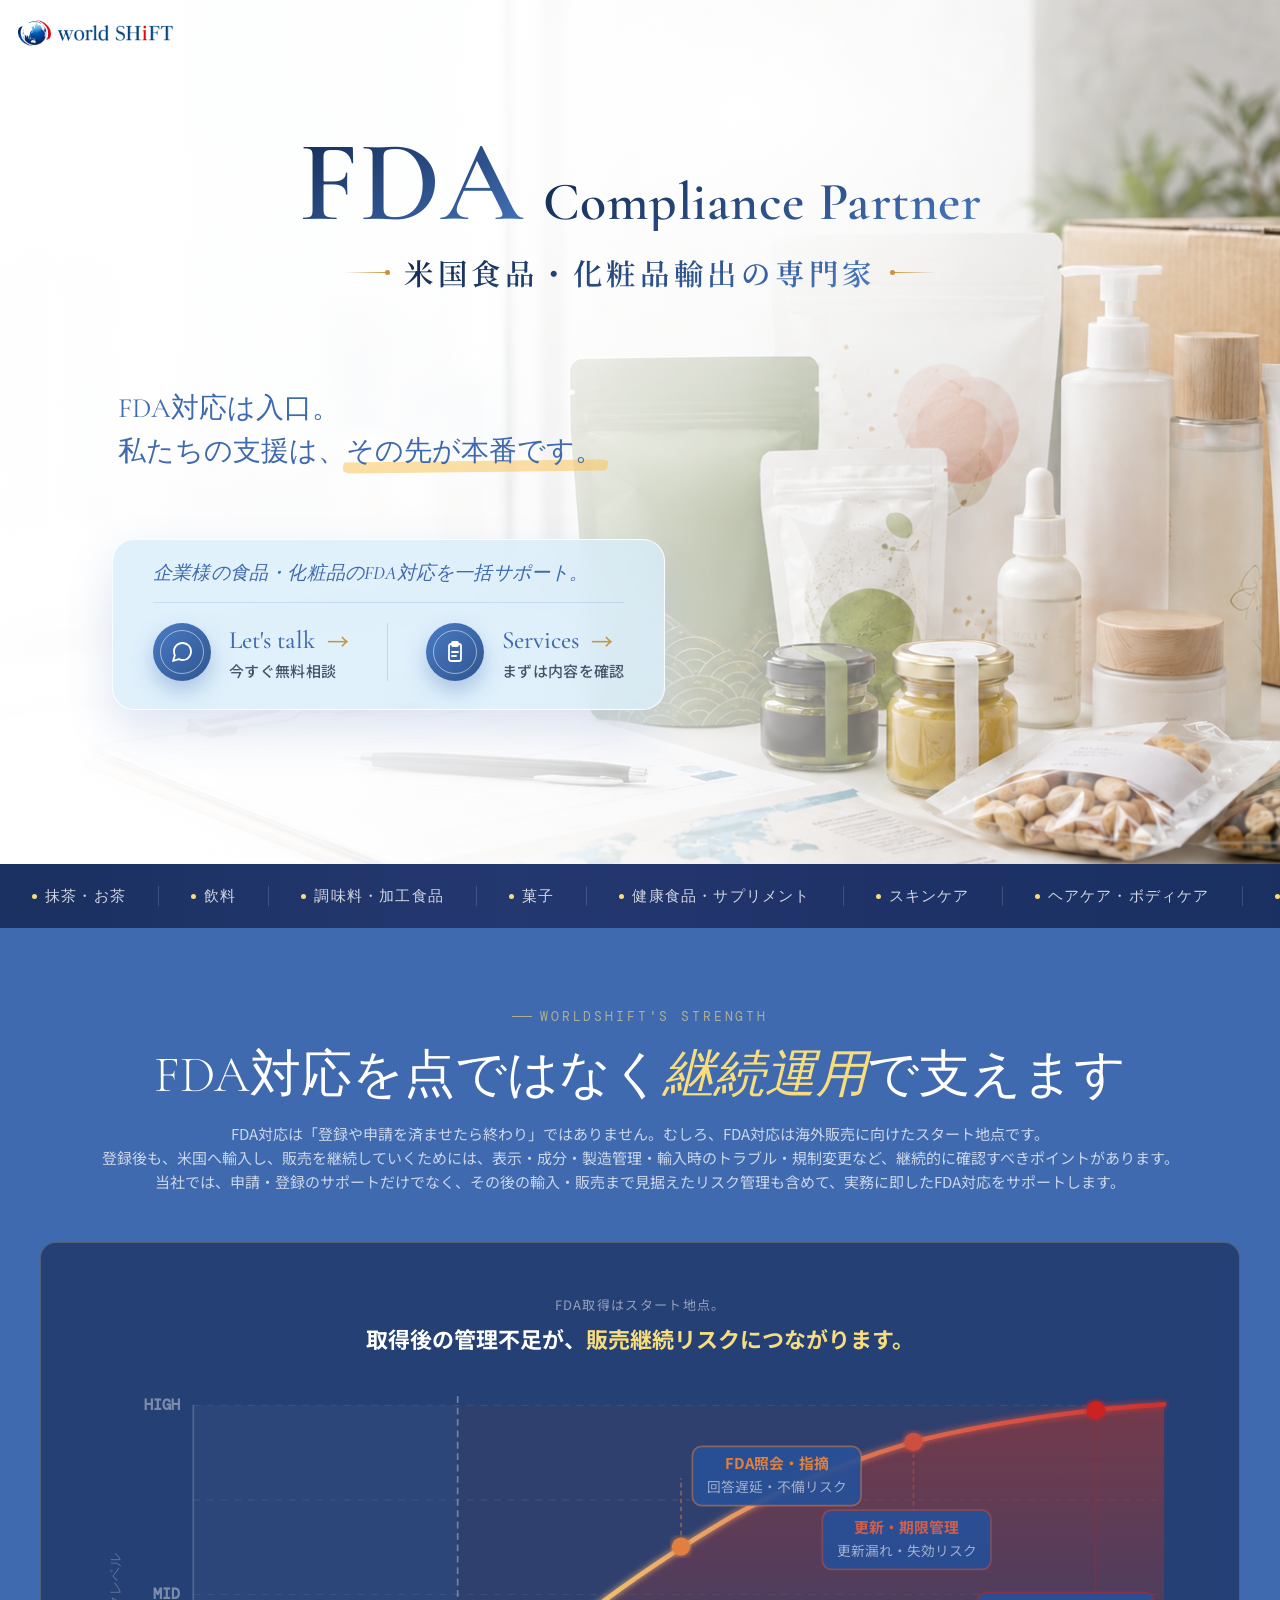
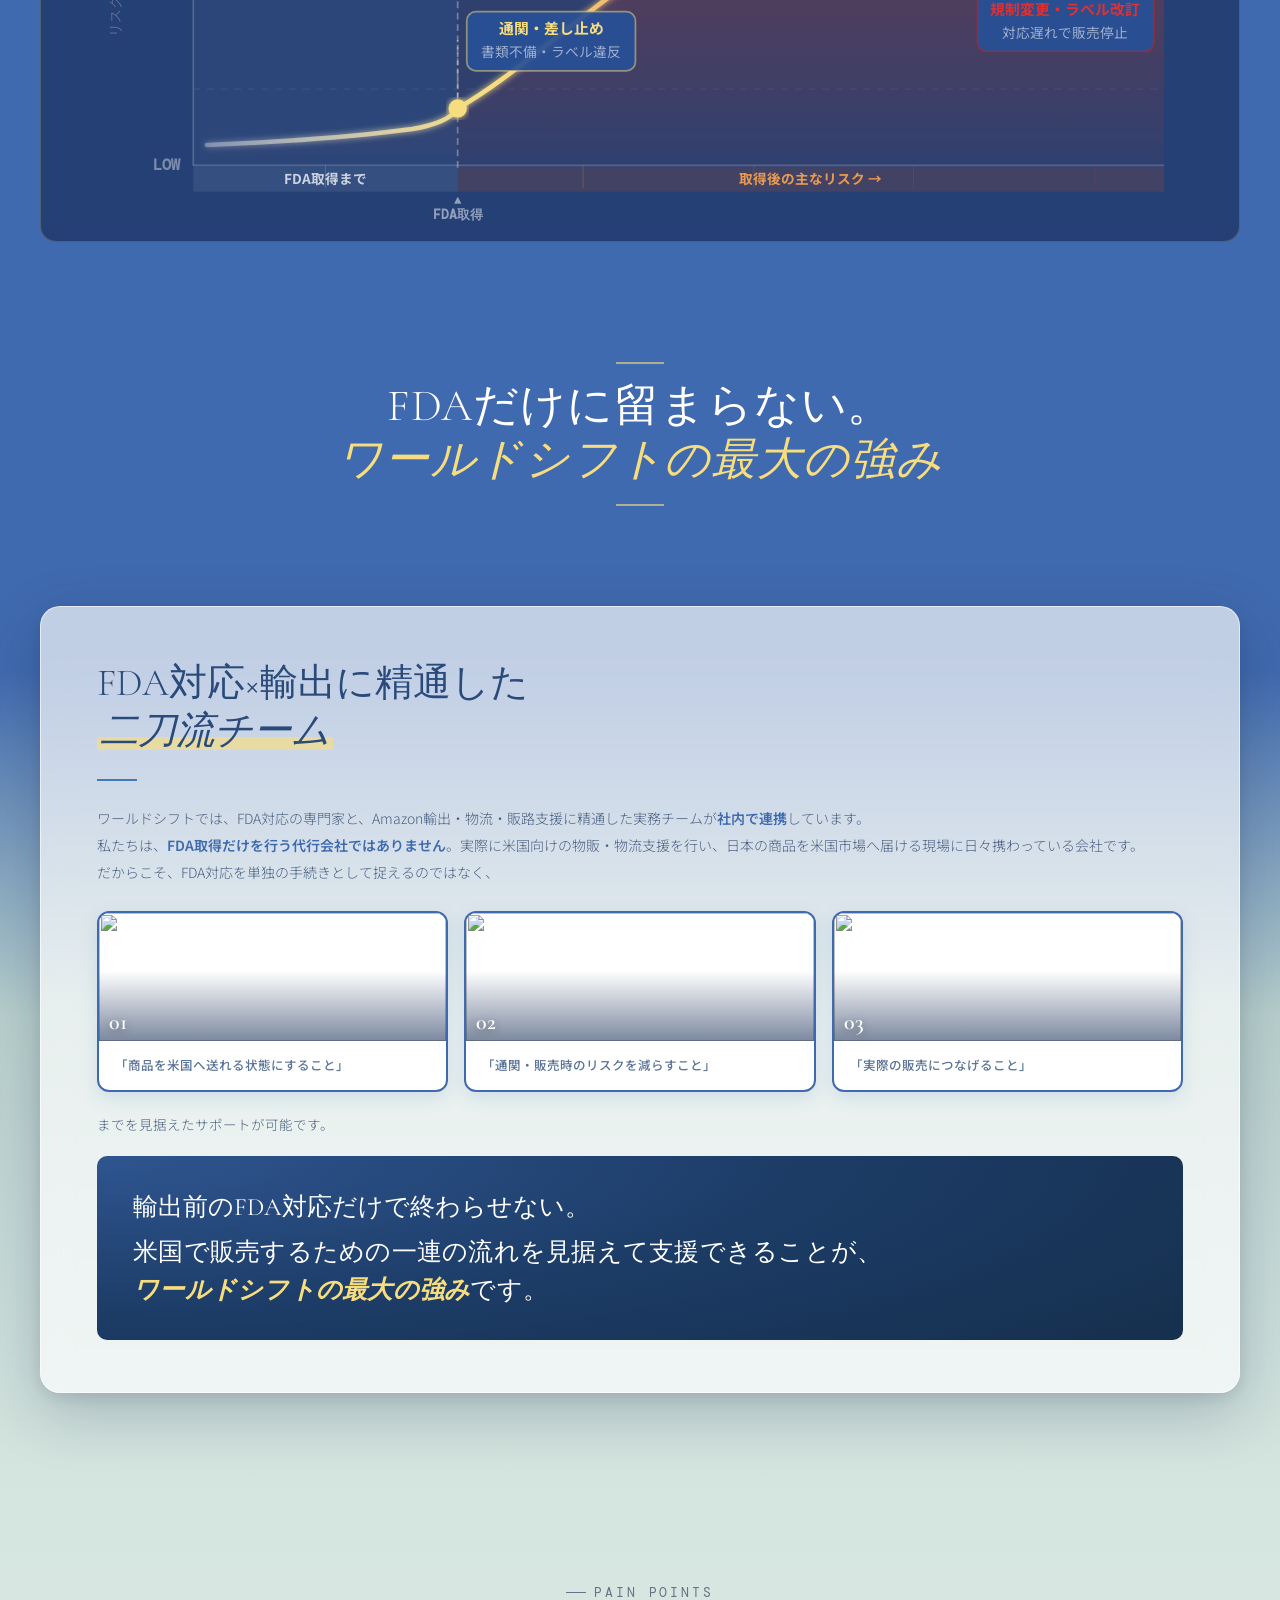
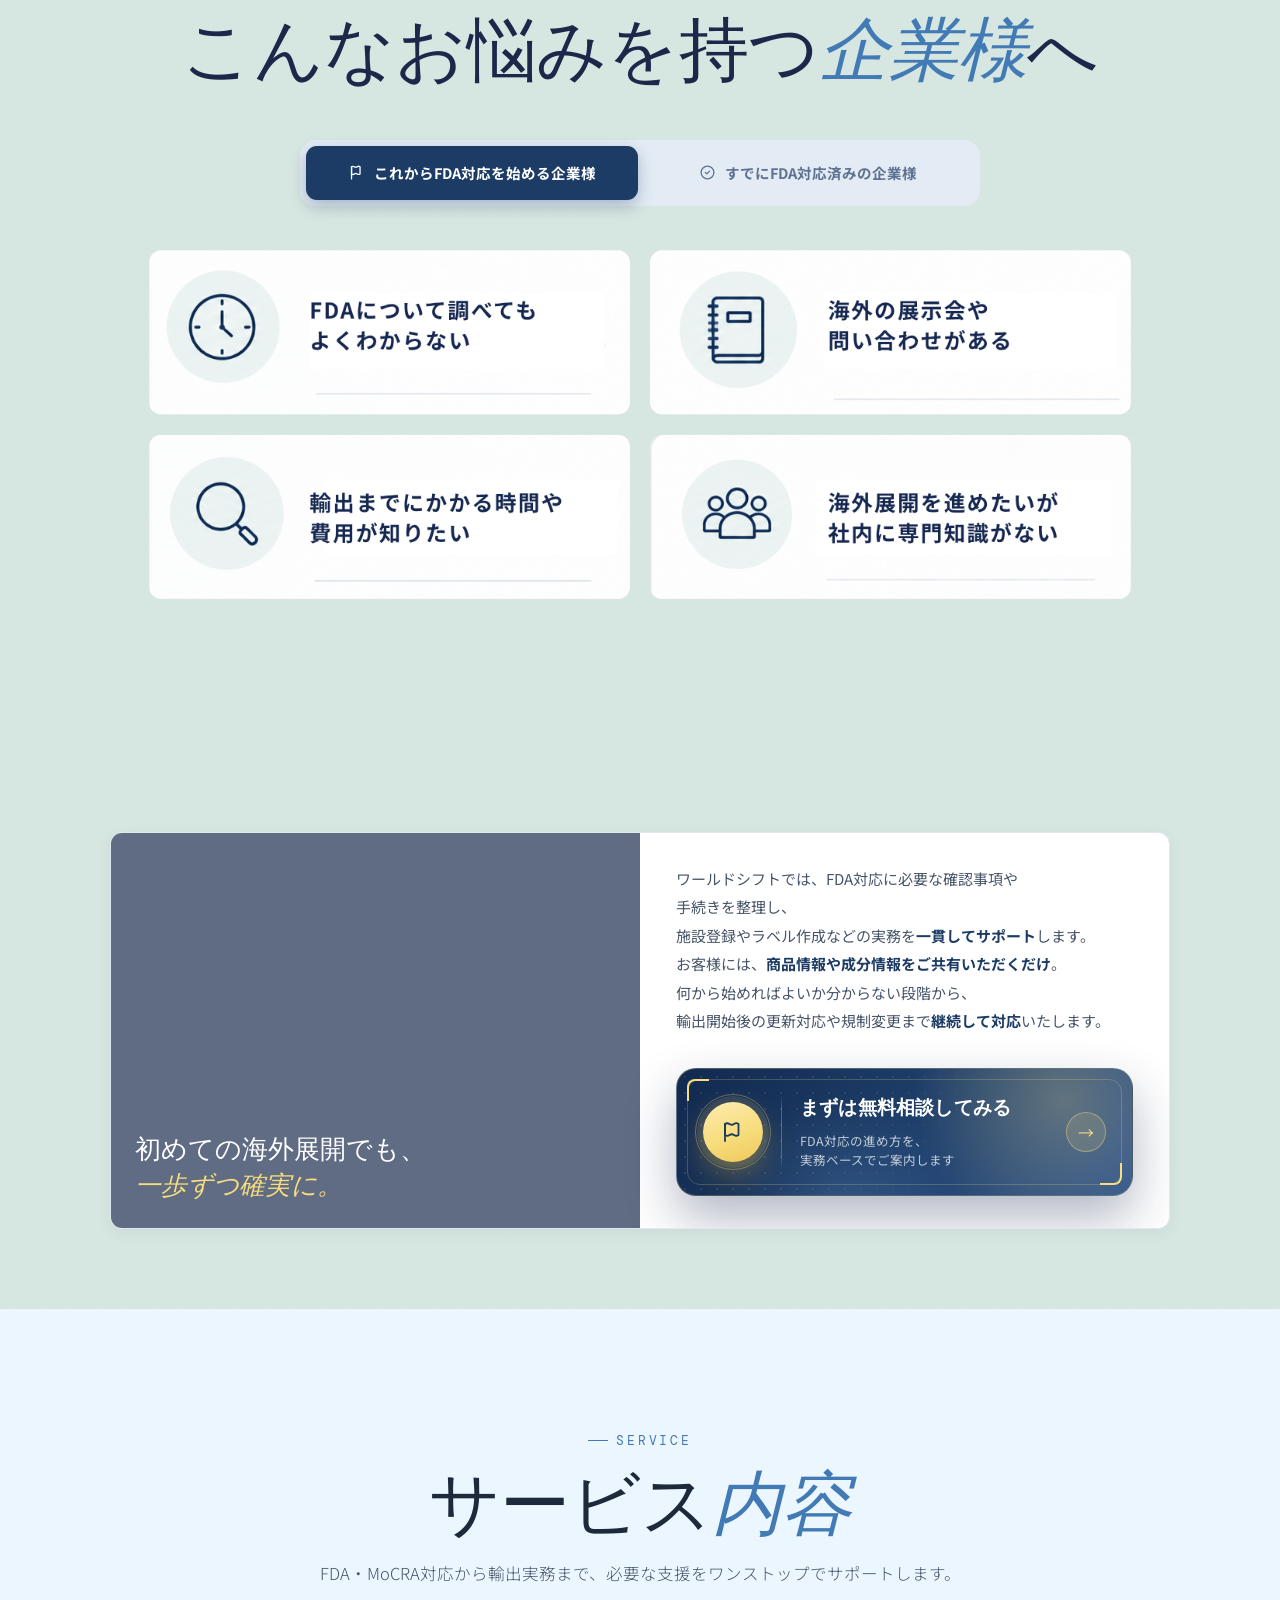
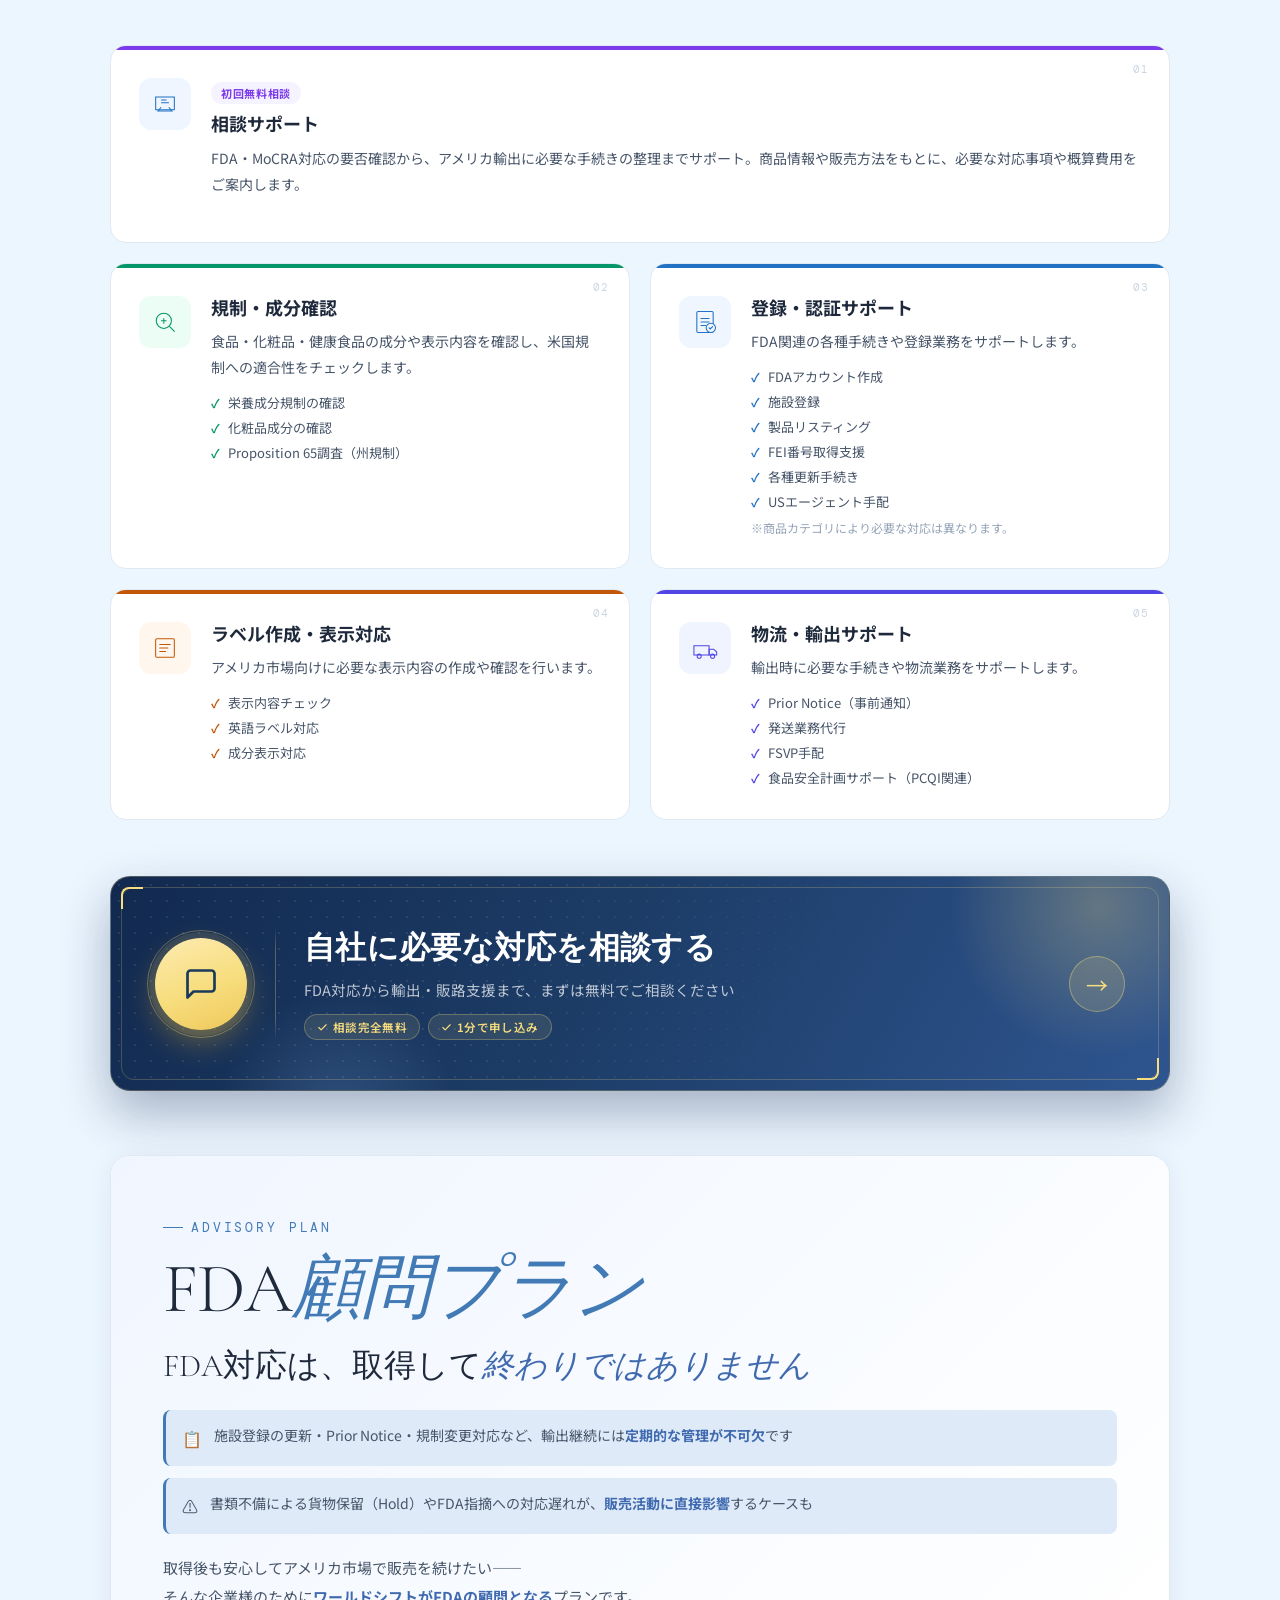
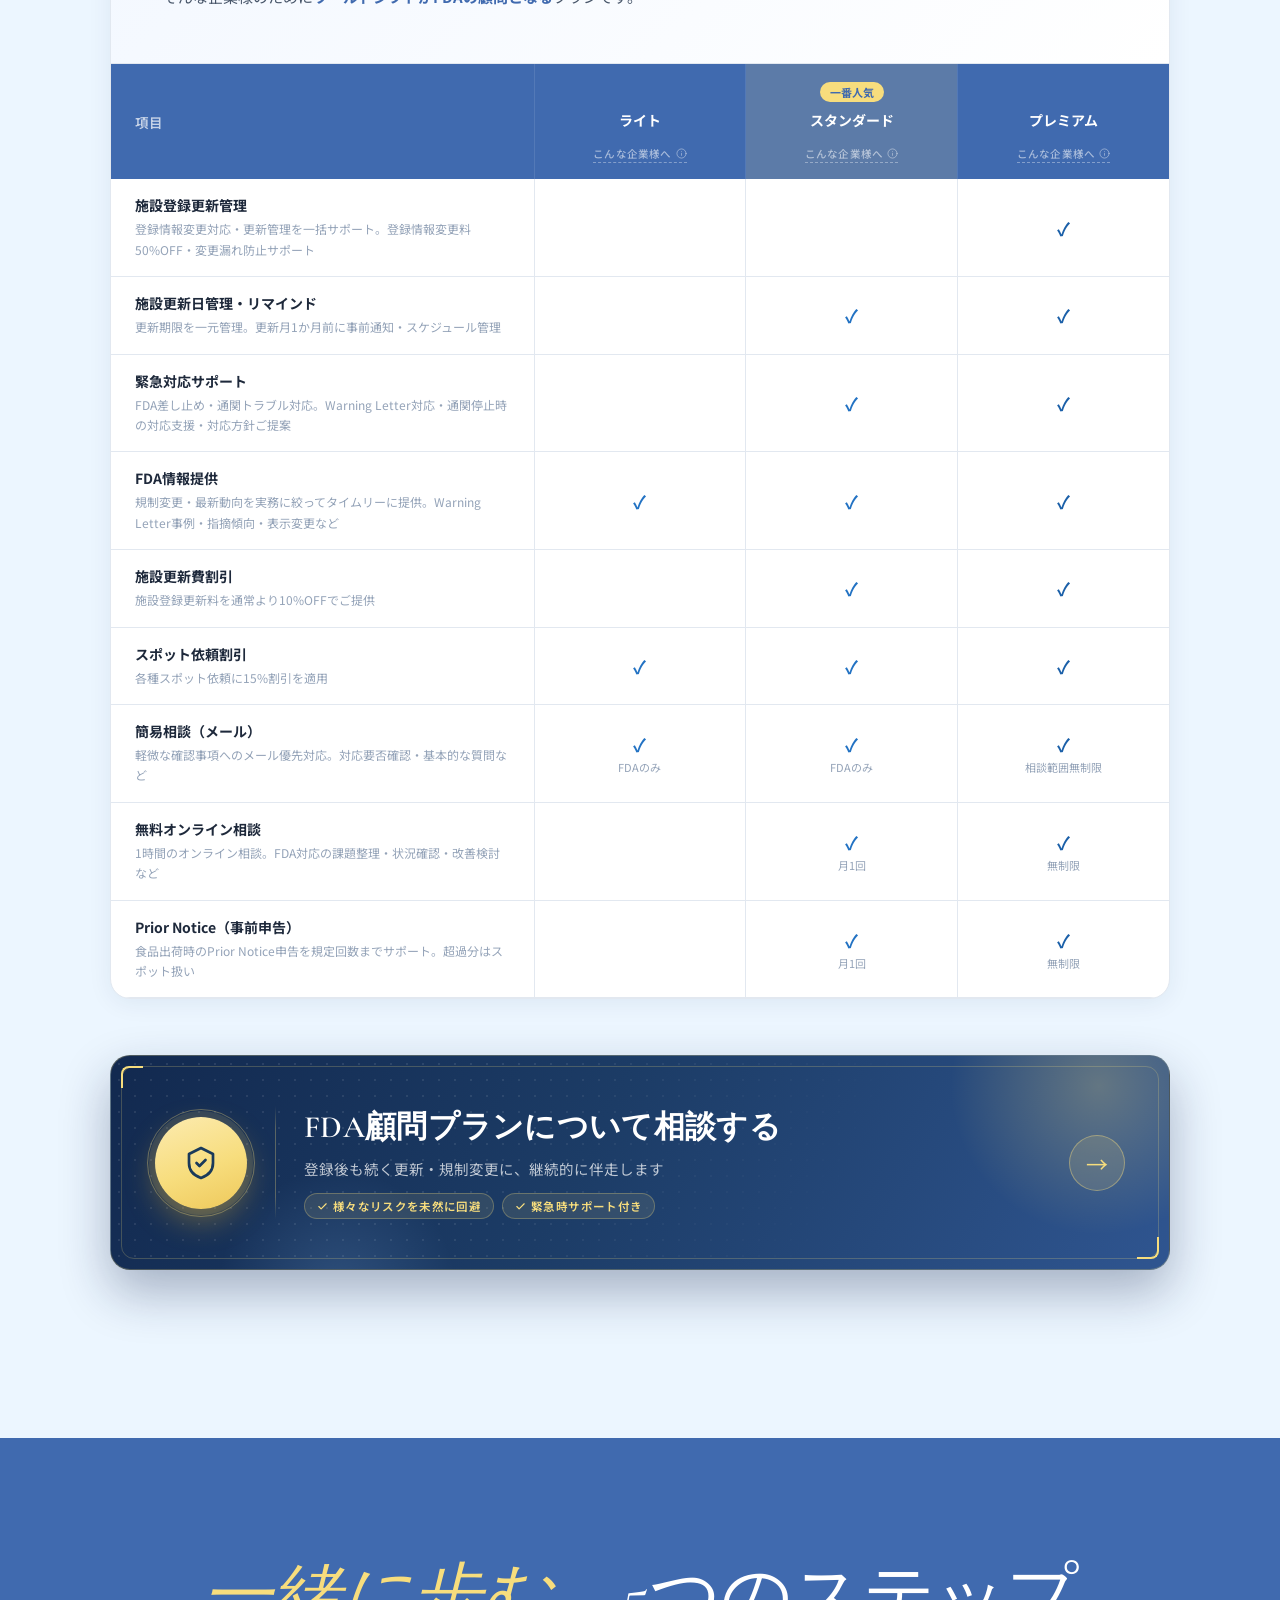
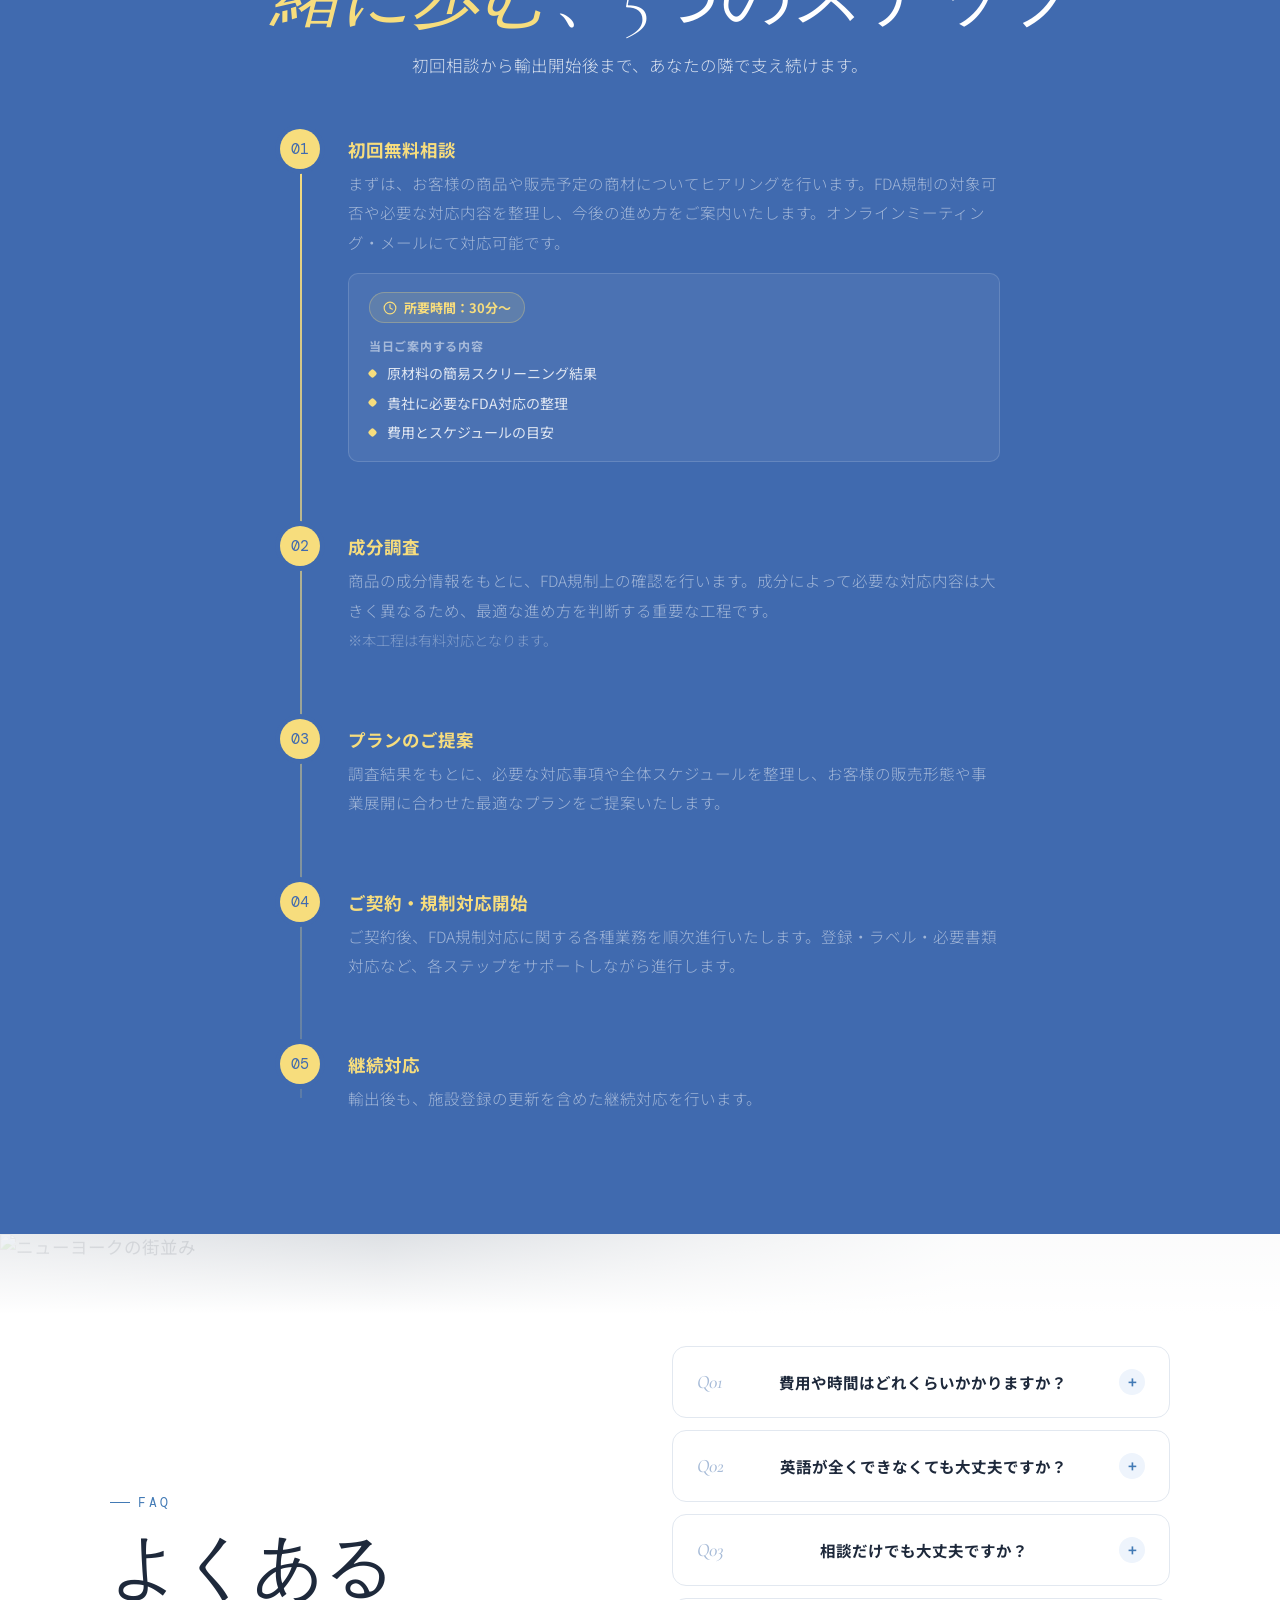
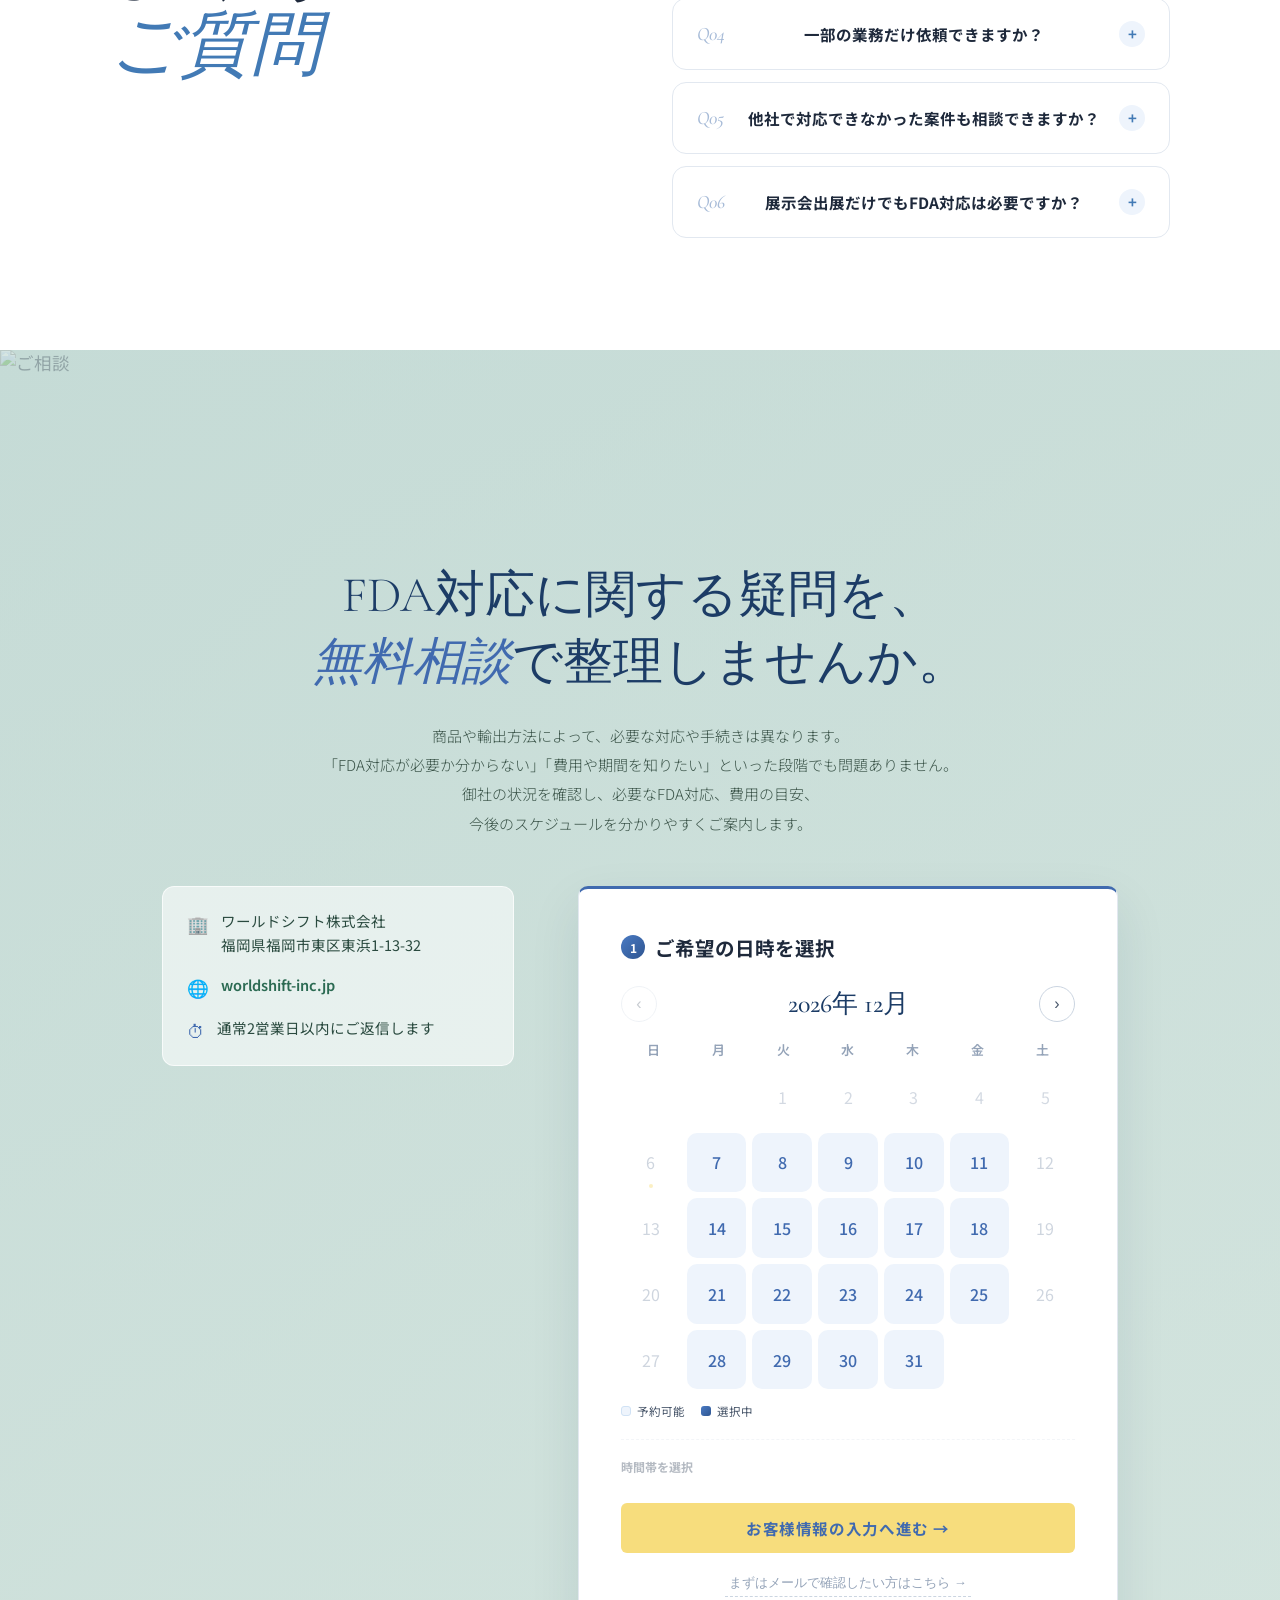
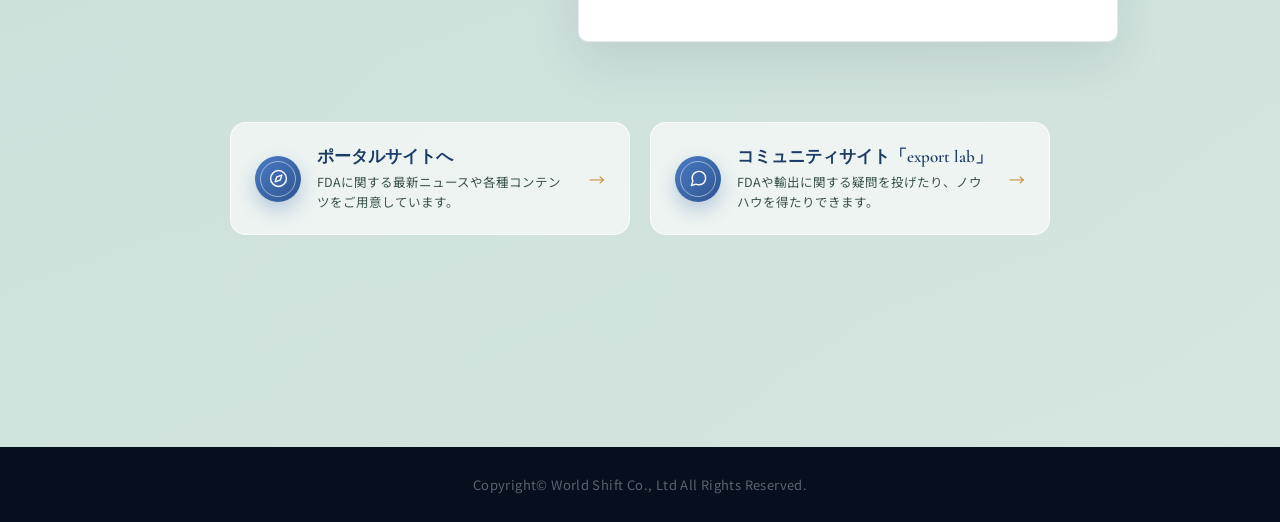
==== commit eb9feee0: "Update index.html" ====
--- a/index.html
+++ b/index.html
@@ -405,11 +405,11 @@
 }
 .hero-cta-panel{
   display:inline-flex;flex-direction:column;align-items:stretch;
-  background:rgba(255,255,255,.72);
+  background:rgba(214,236,251,.75);
   backdrop-filter:blur(14px);
-  border:1px solid rgba(255,255,255,.85);
+  border:1px solid rgba(255,255,255,.9);
   border-radius:22px;
-  box-shadow:0 20px 46px rgba(64,106,175,.14);
+  box-shadow:0 20px 46px rgba(64,106,175,.18);
   padding:20px 40px 28px;
   max-width:none;
   width:fit-content;
@@ -445,10 +445,10 @@
 .hero-cta-icon{
   position:relative;
   width:58px;height:58px;border-radius:50%;flex-shrink:0;
-  background:linear-gradient(135deg,#8fd0f5,#4fb3e8);
+  background:linear-gradient(135deg,#4a7bc4,#2f5590);
   color:#fff;
   display:flex;align-items:center;justify-content:center;
-  box-shadow:0 10px 22px rgba(79,179,232,.35);
+  box-shadow:0 10px 22px rgba(64,106,175,.35);
 }
 .hero-cta-icon::before{
   content:'';
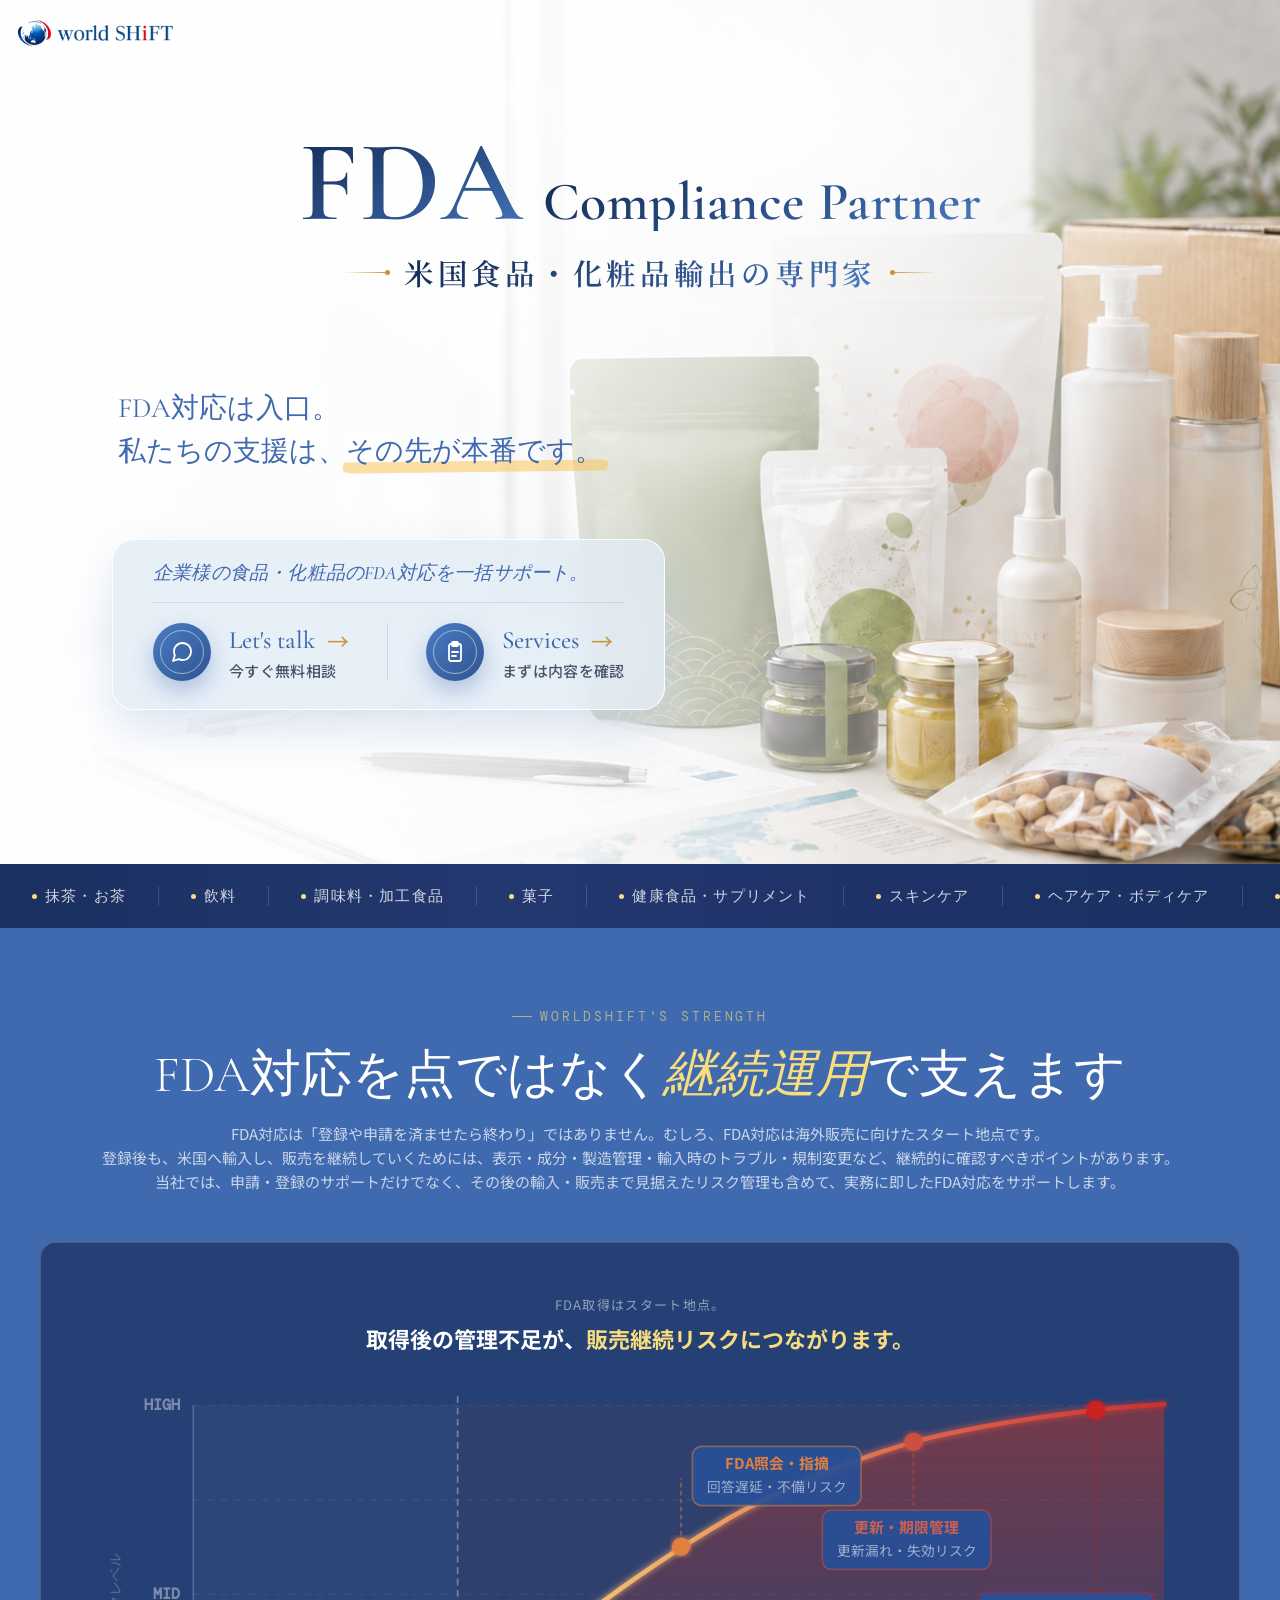
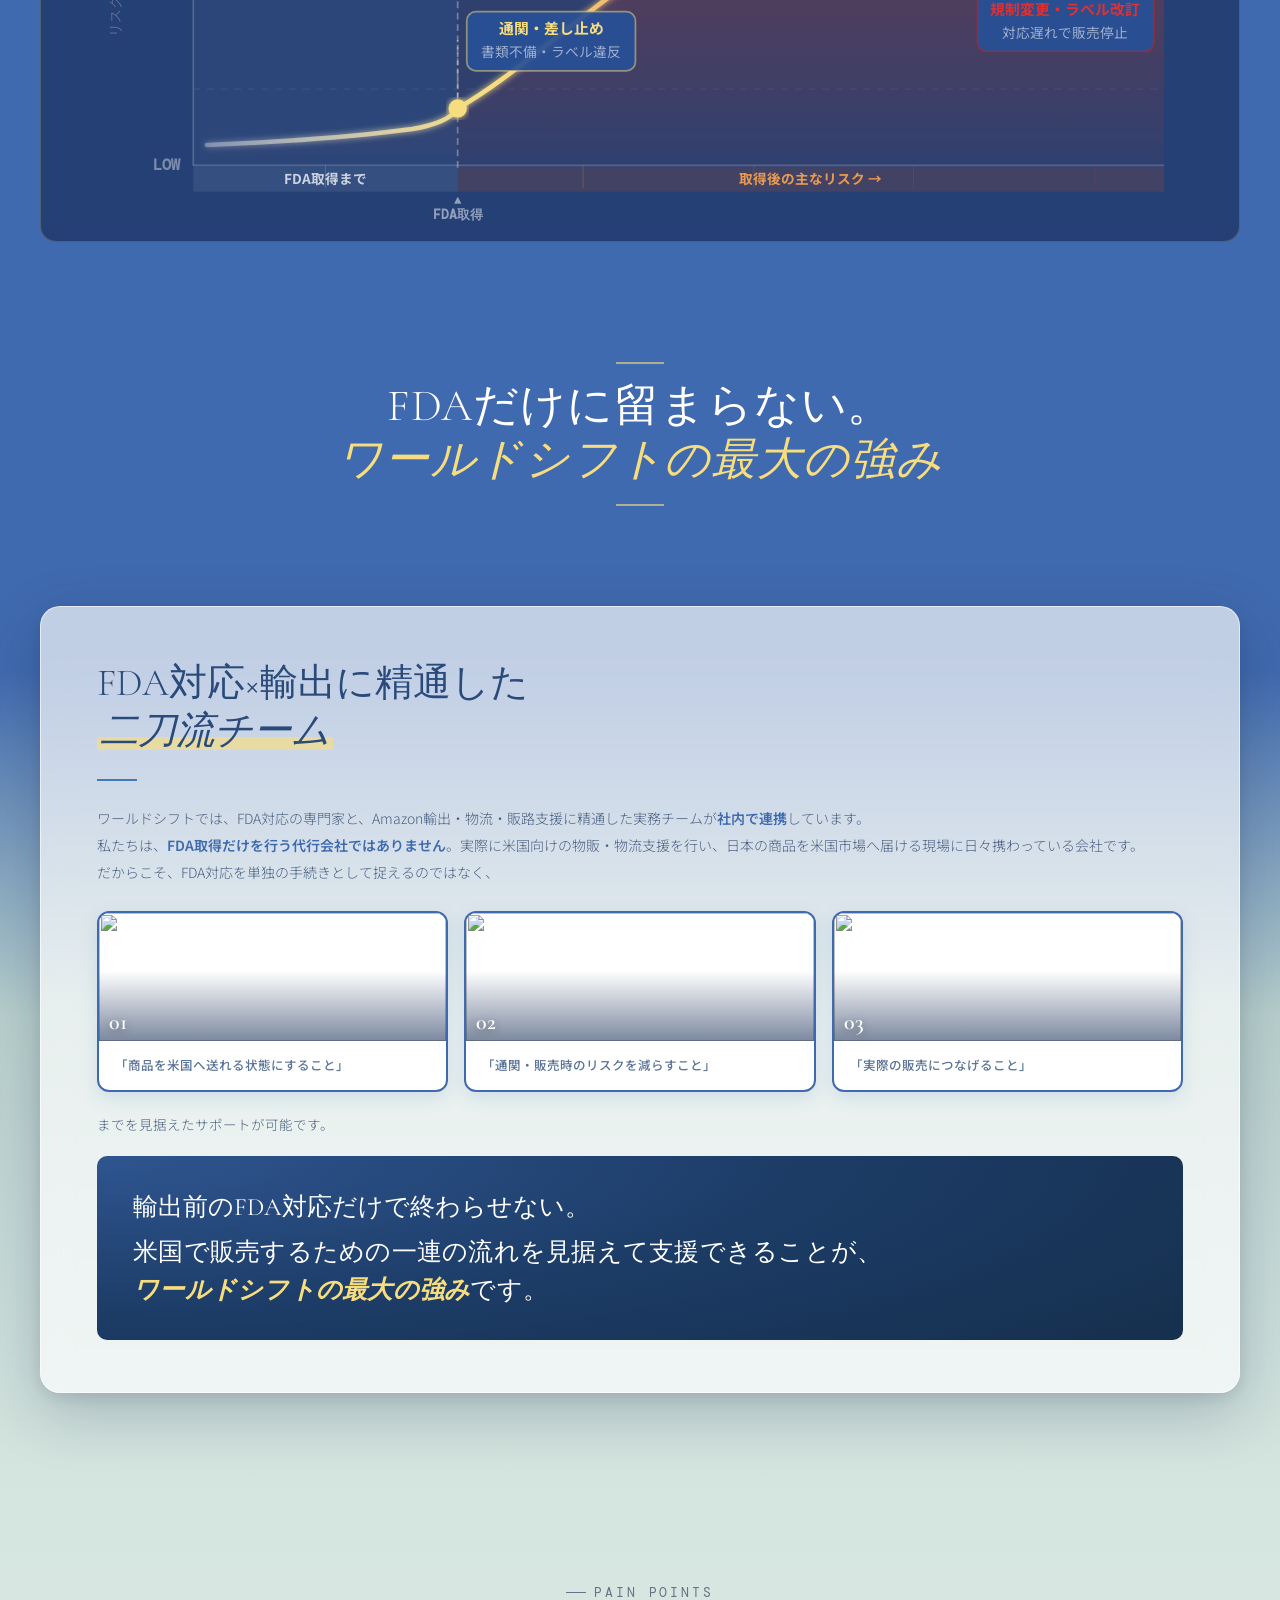
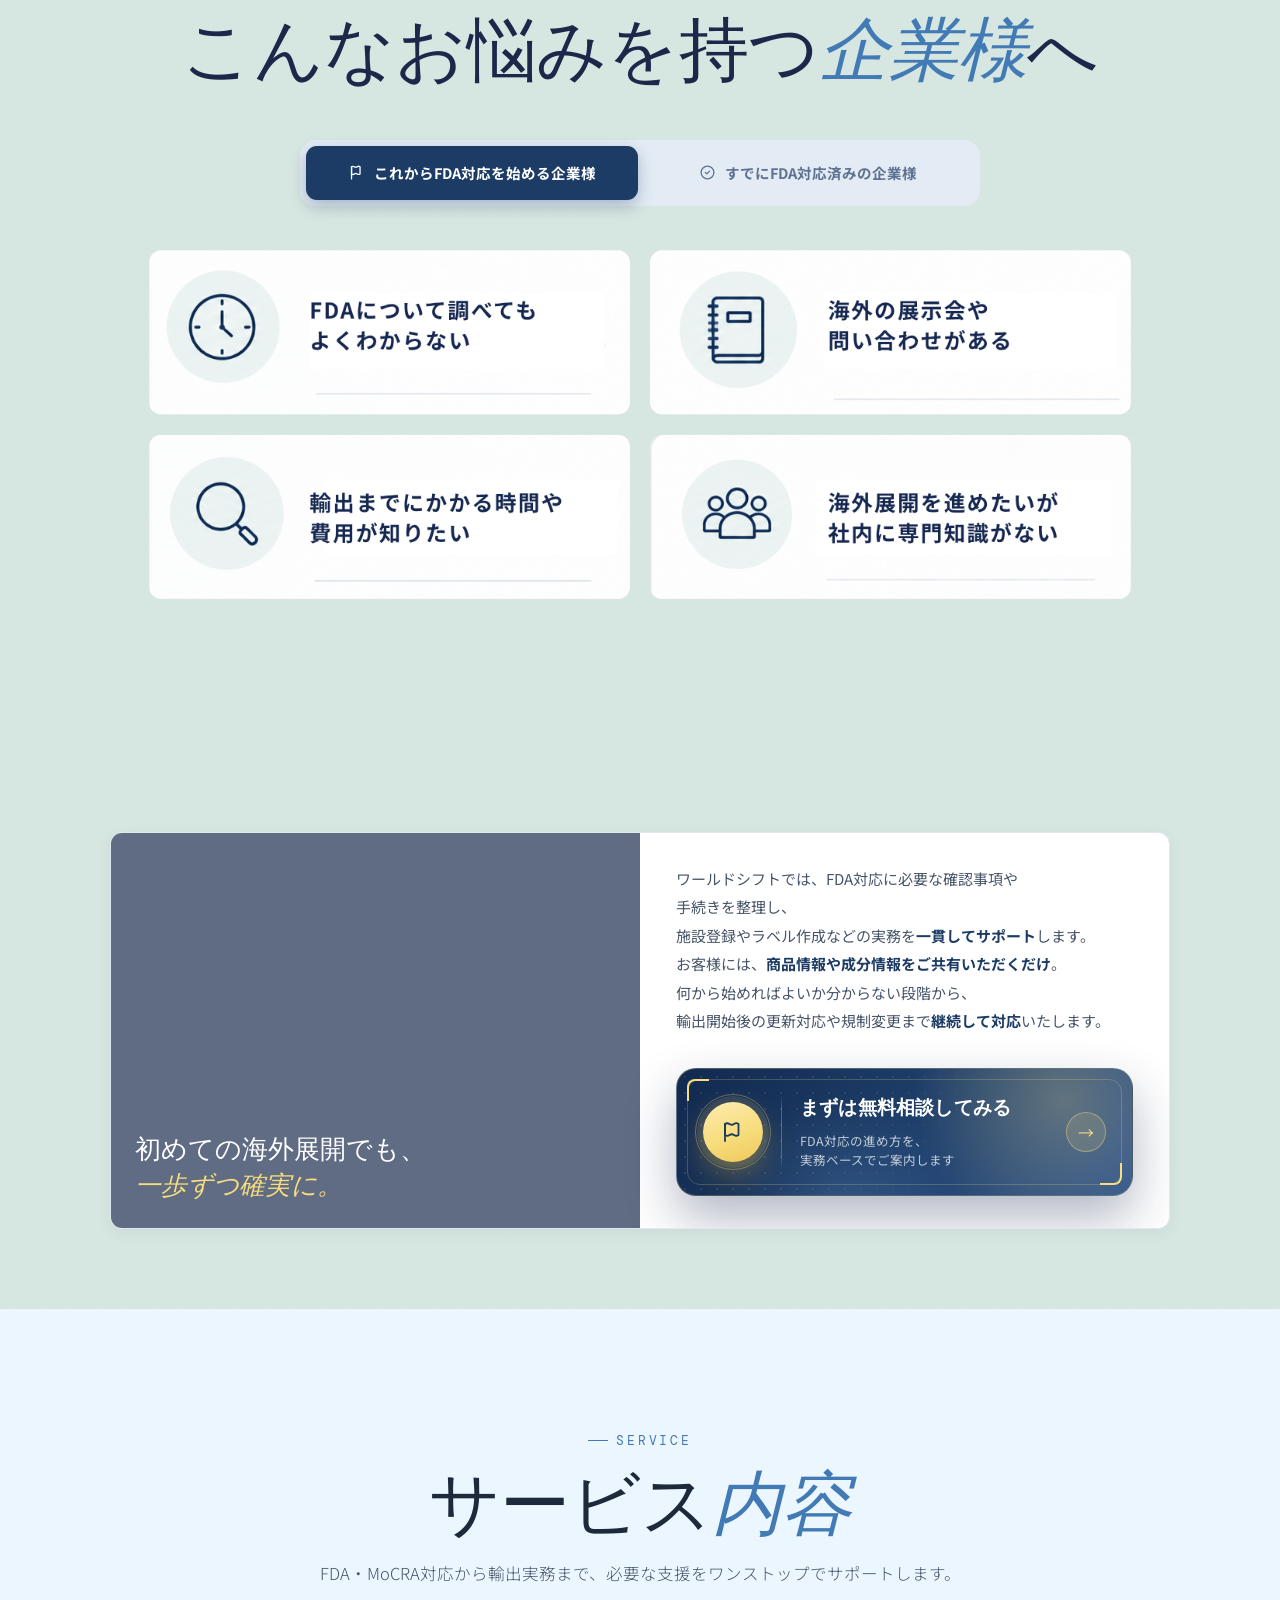
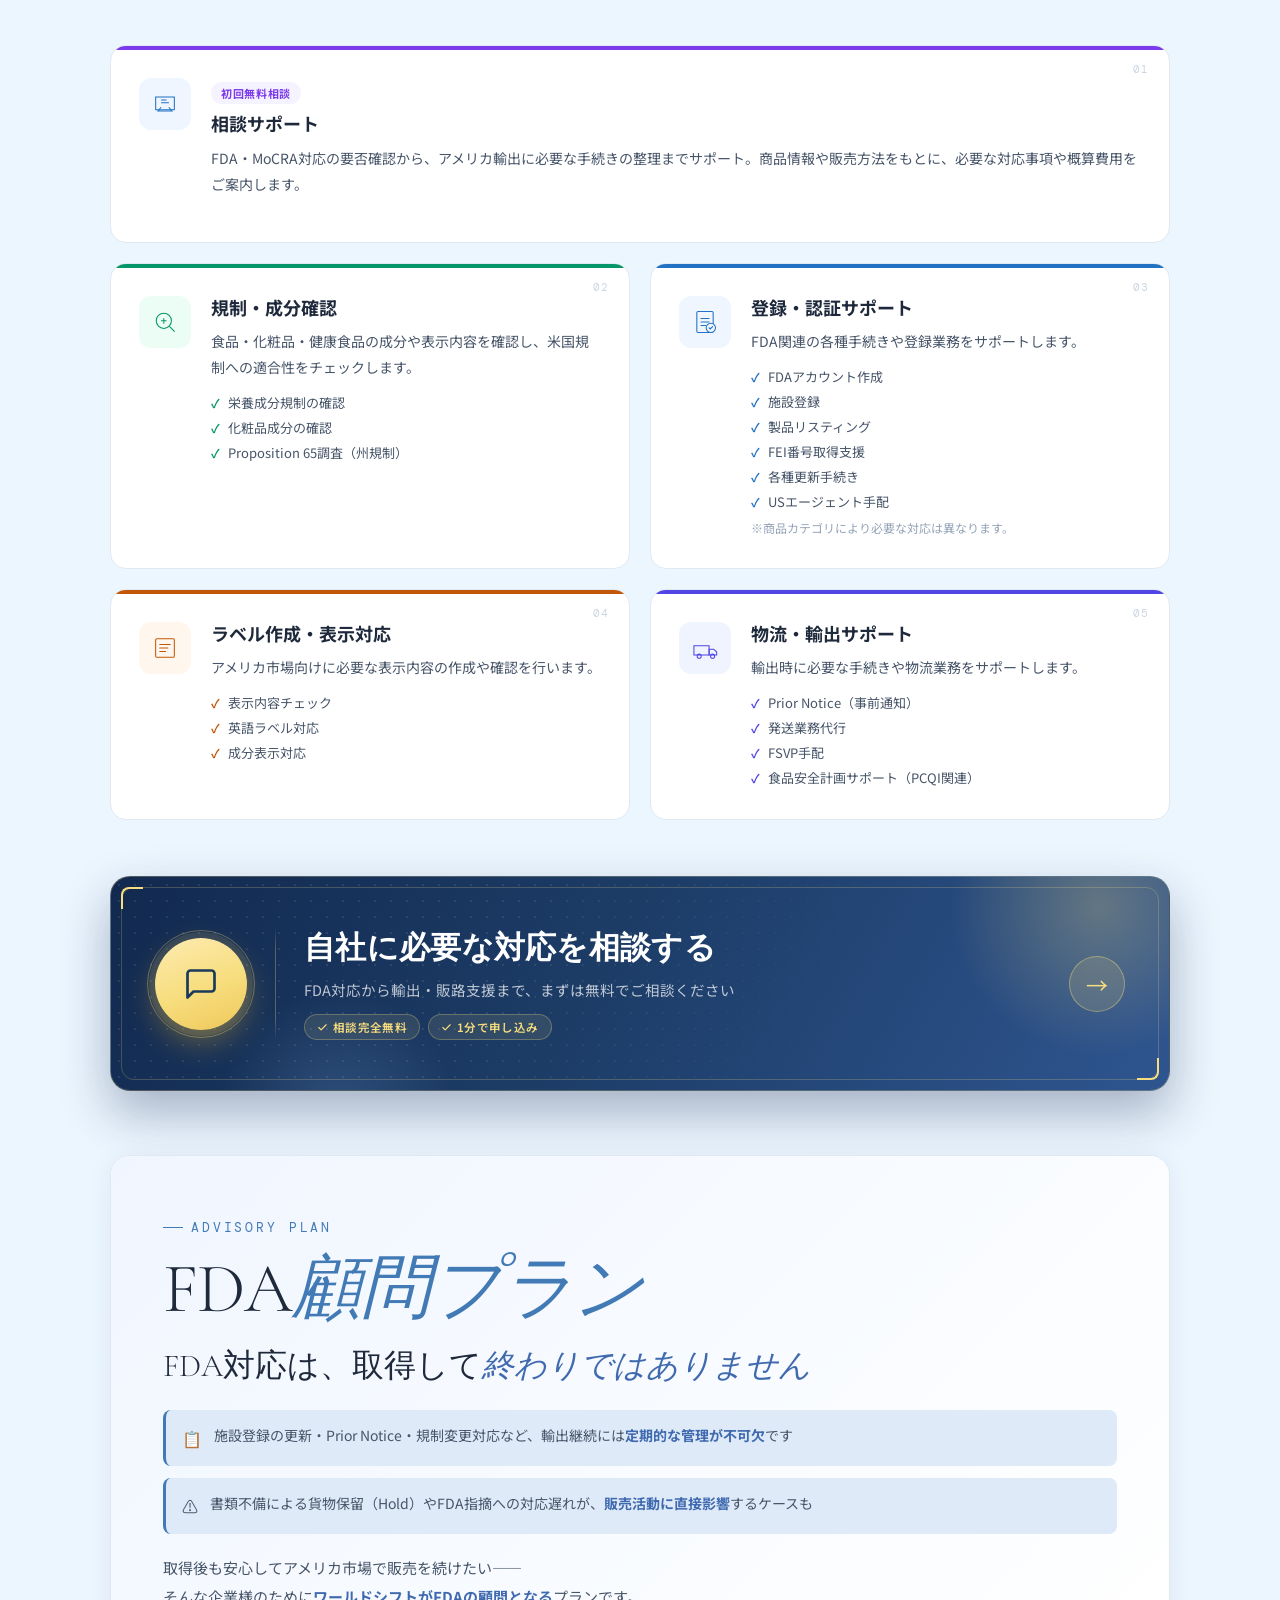
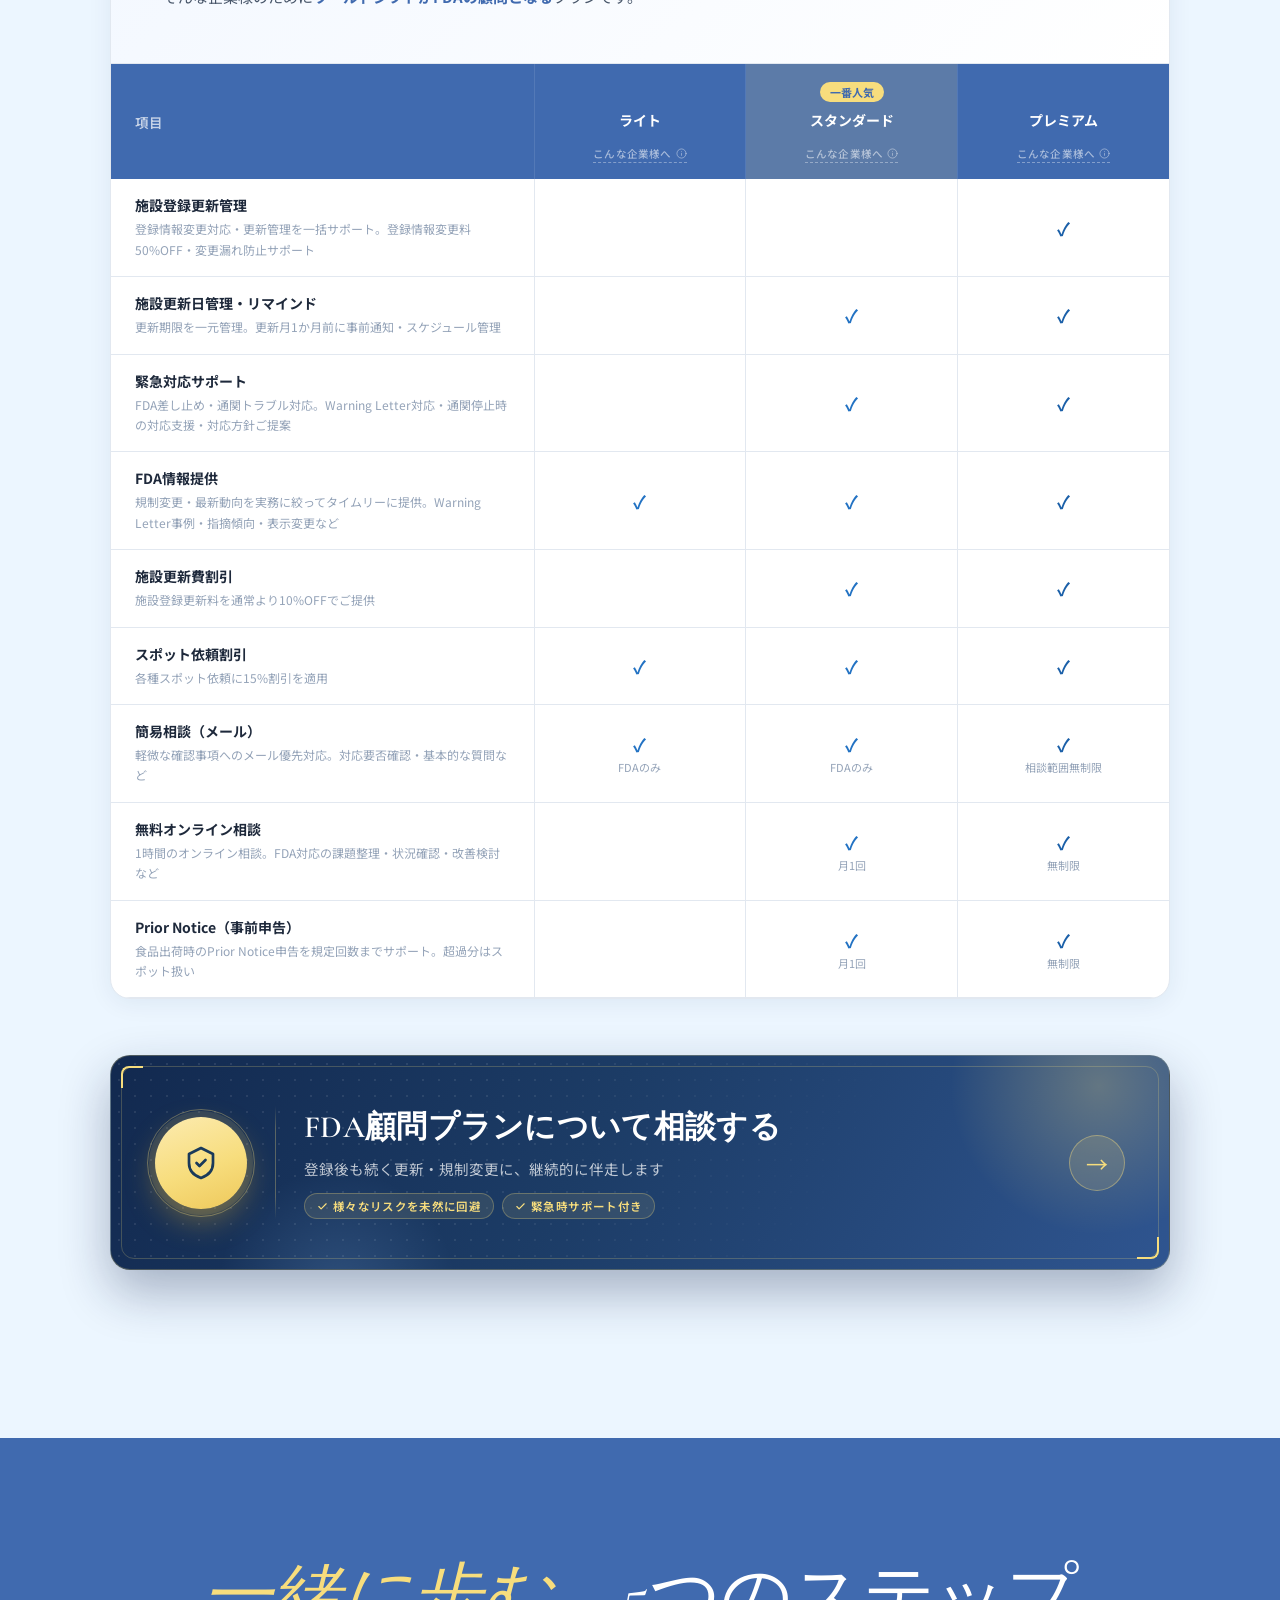
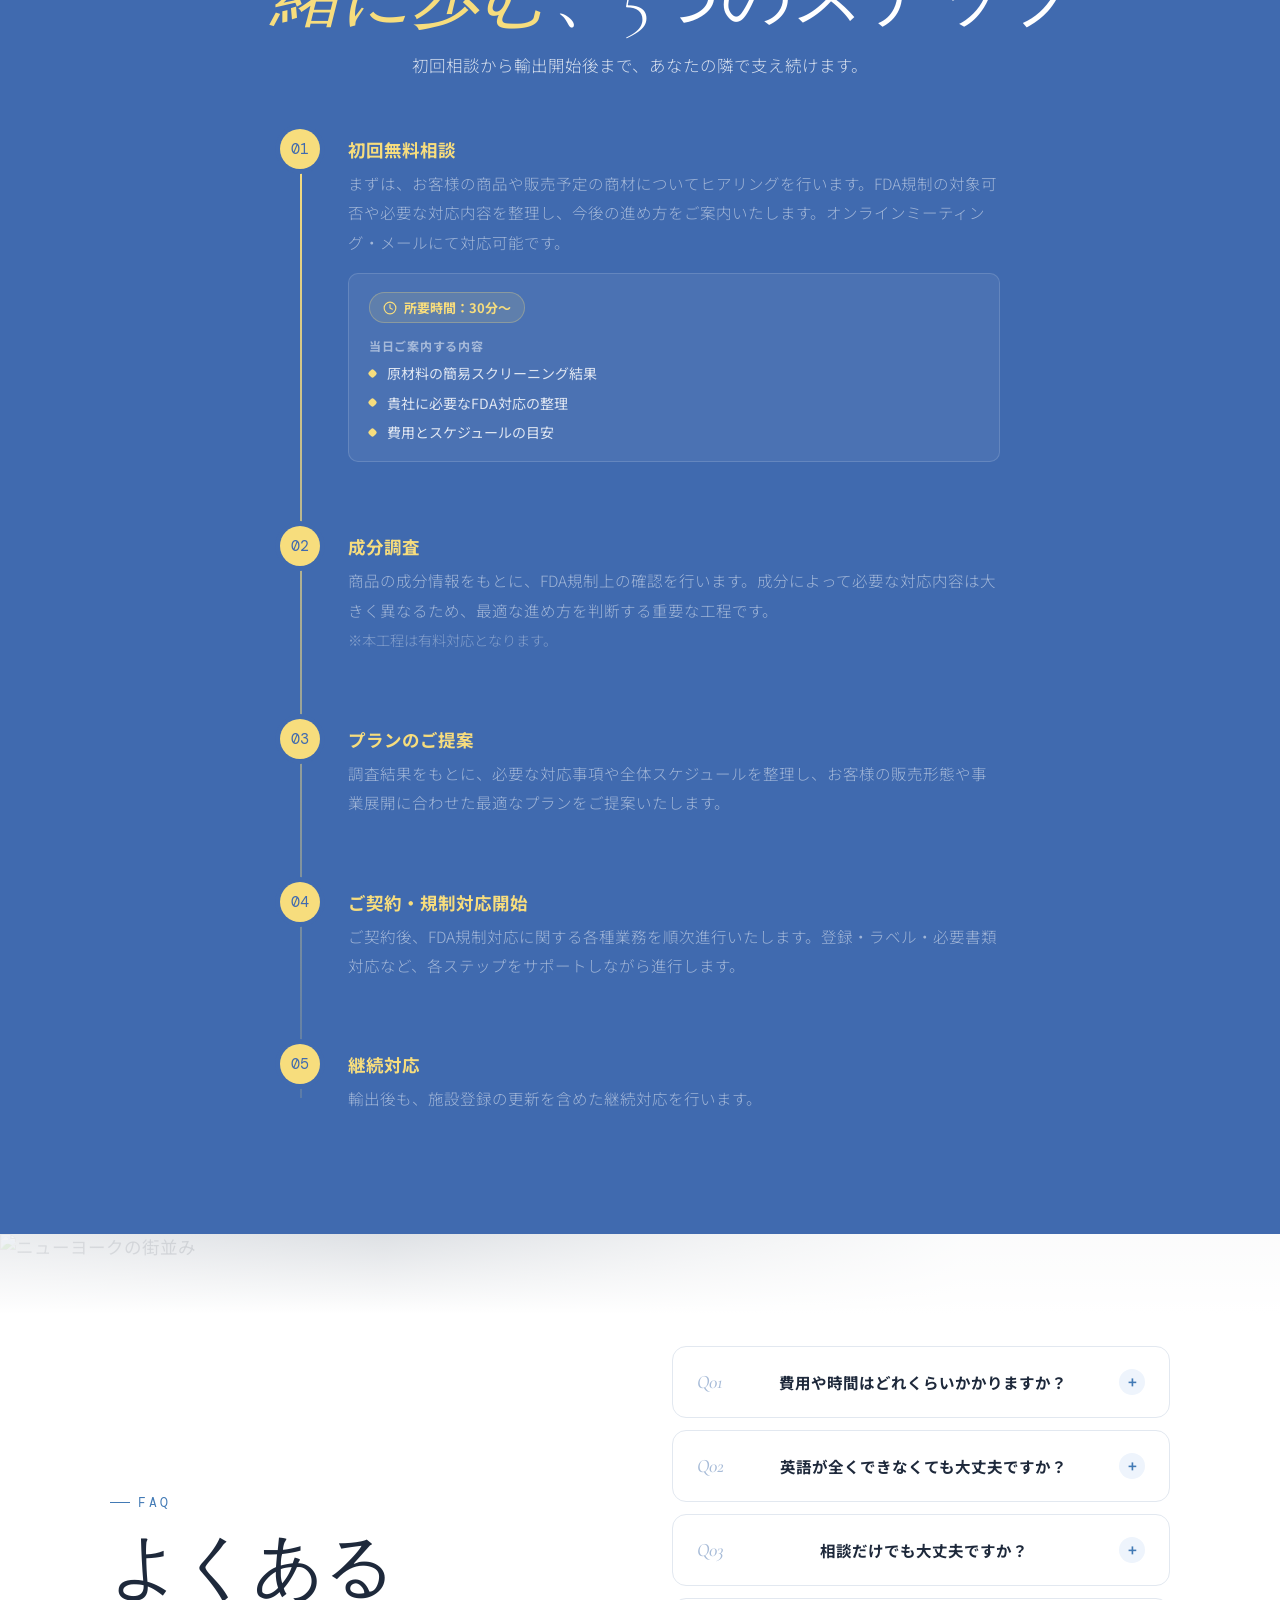
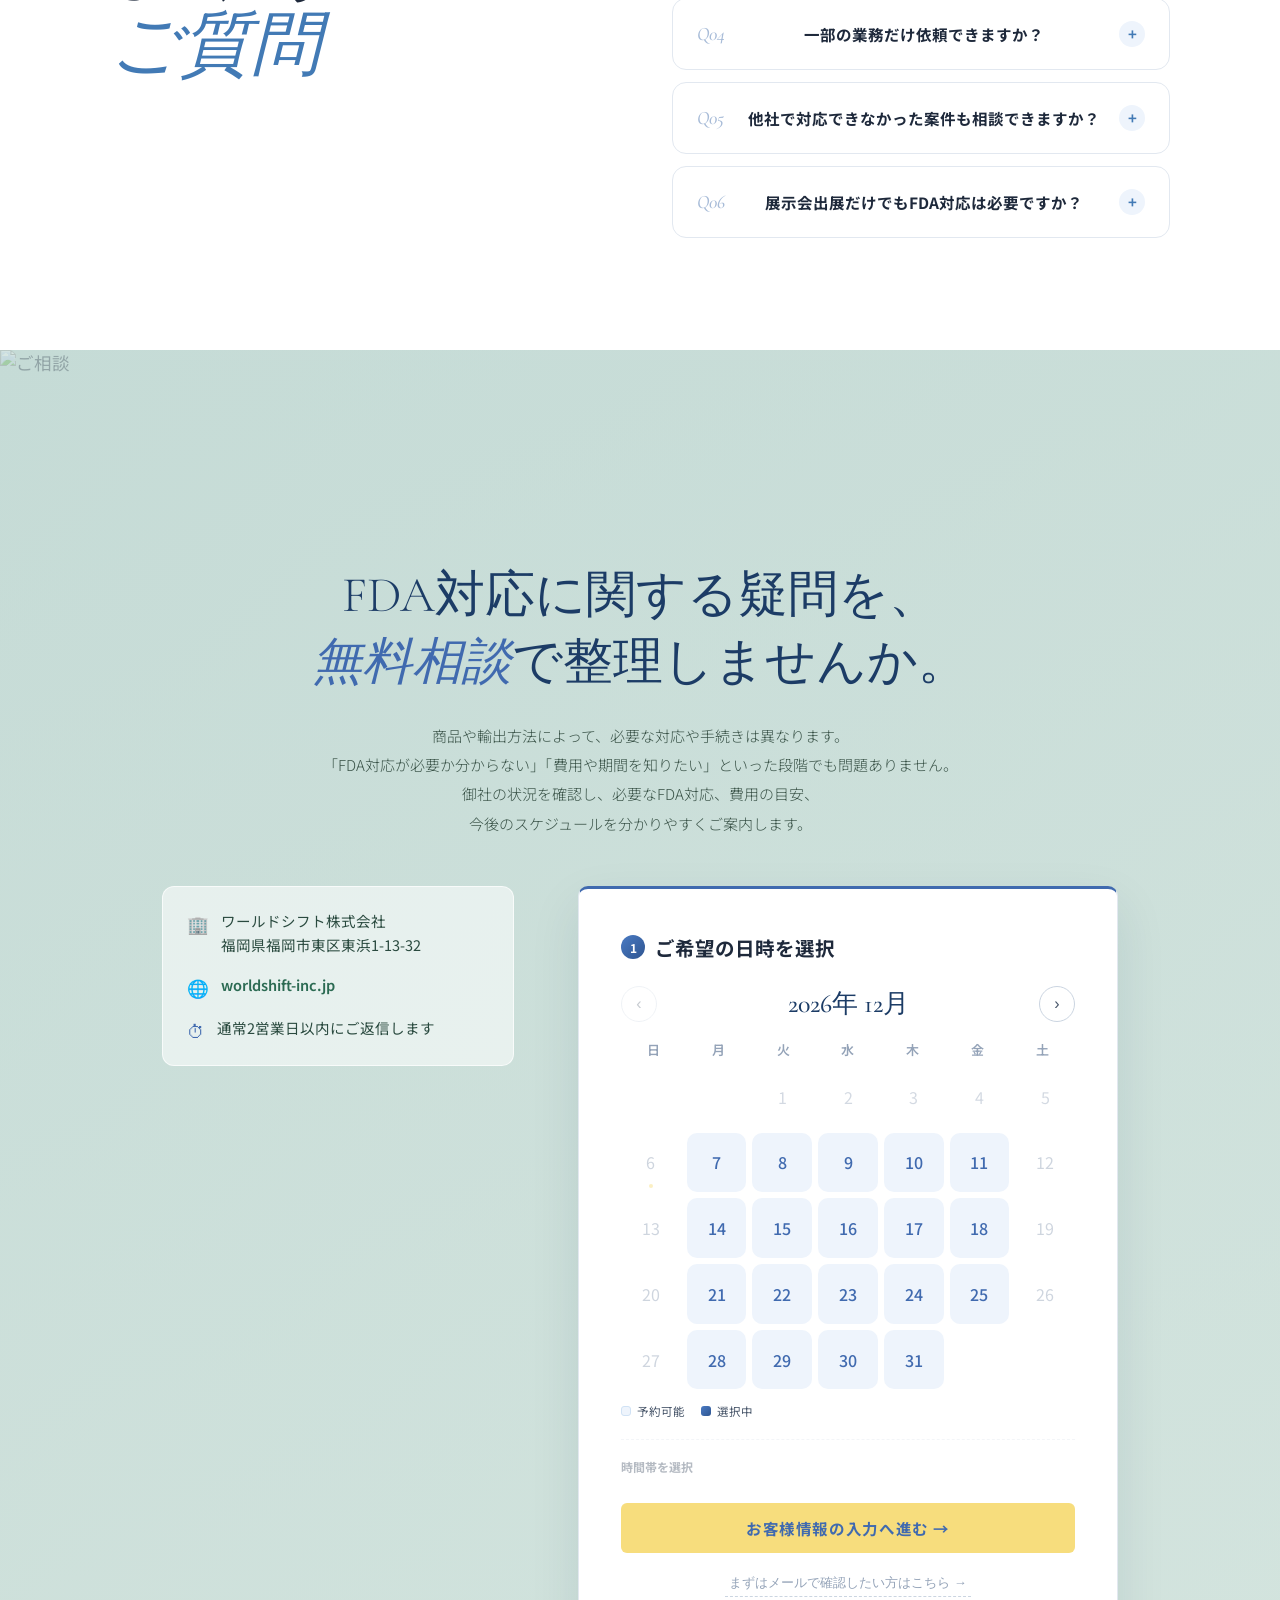
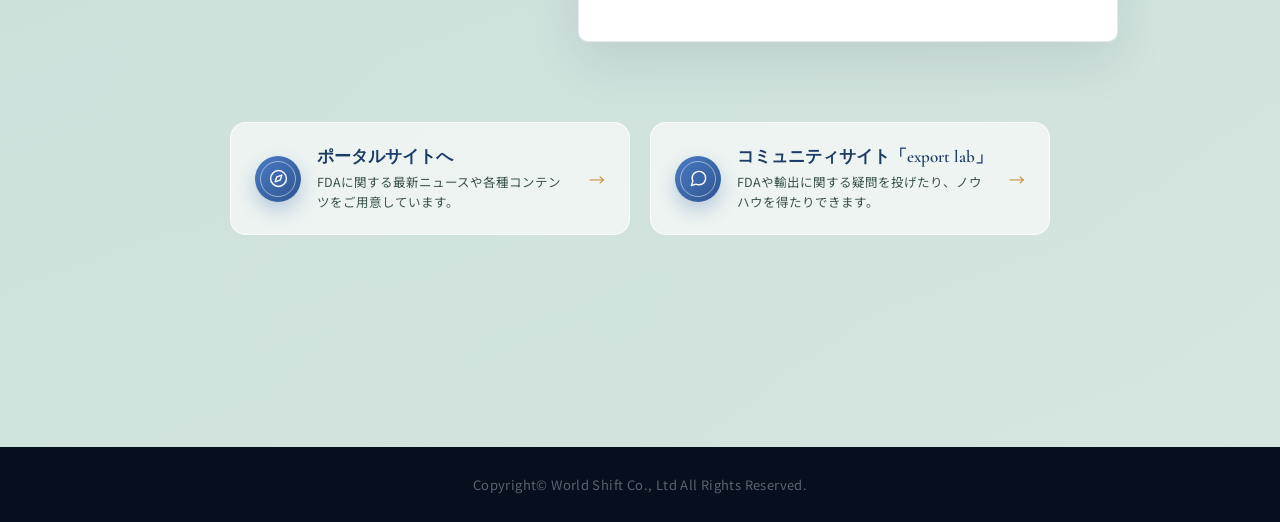
==== commit 1e8661a9: "Update index.html" ====
--- a/index.html
+++ b/index.html
@@ -405,7 +405,7 @@
 }
 .hero-cta-panel{
   display:inline-flex;flex-direction:column;align-items:stretch;
-  background:rgba(214,236,251,.75);
+  background:rgba(225,235,245,.78);
   backdrop-filter:blur(14px);
   border:1px solid rgba(255,255,255,.9);
   border-radius:22px;
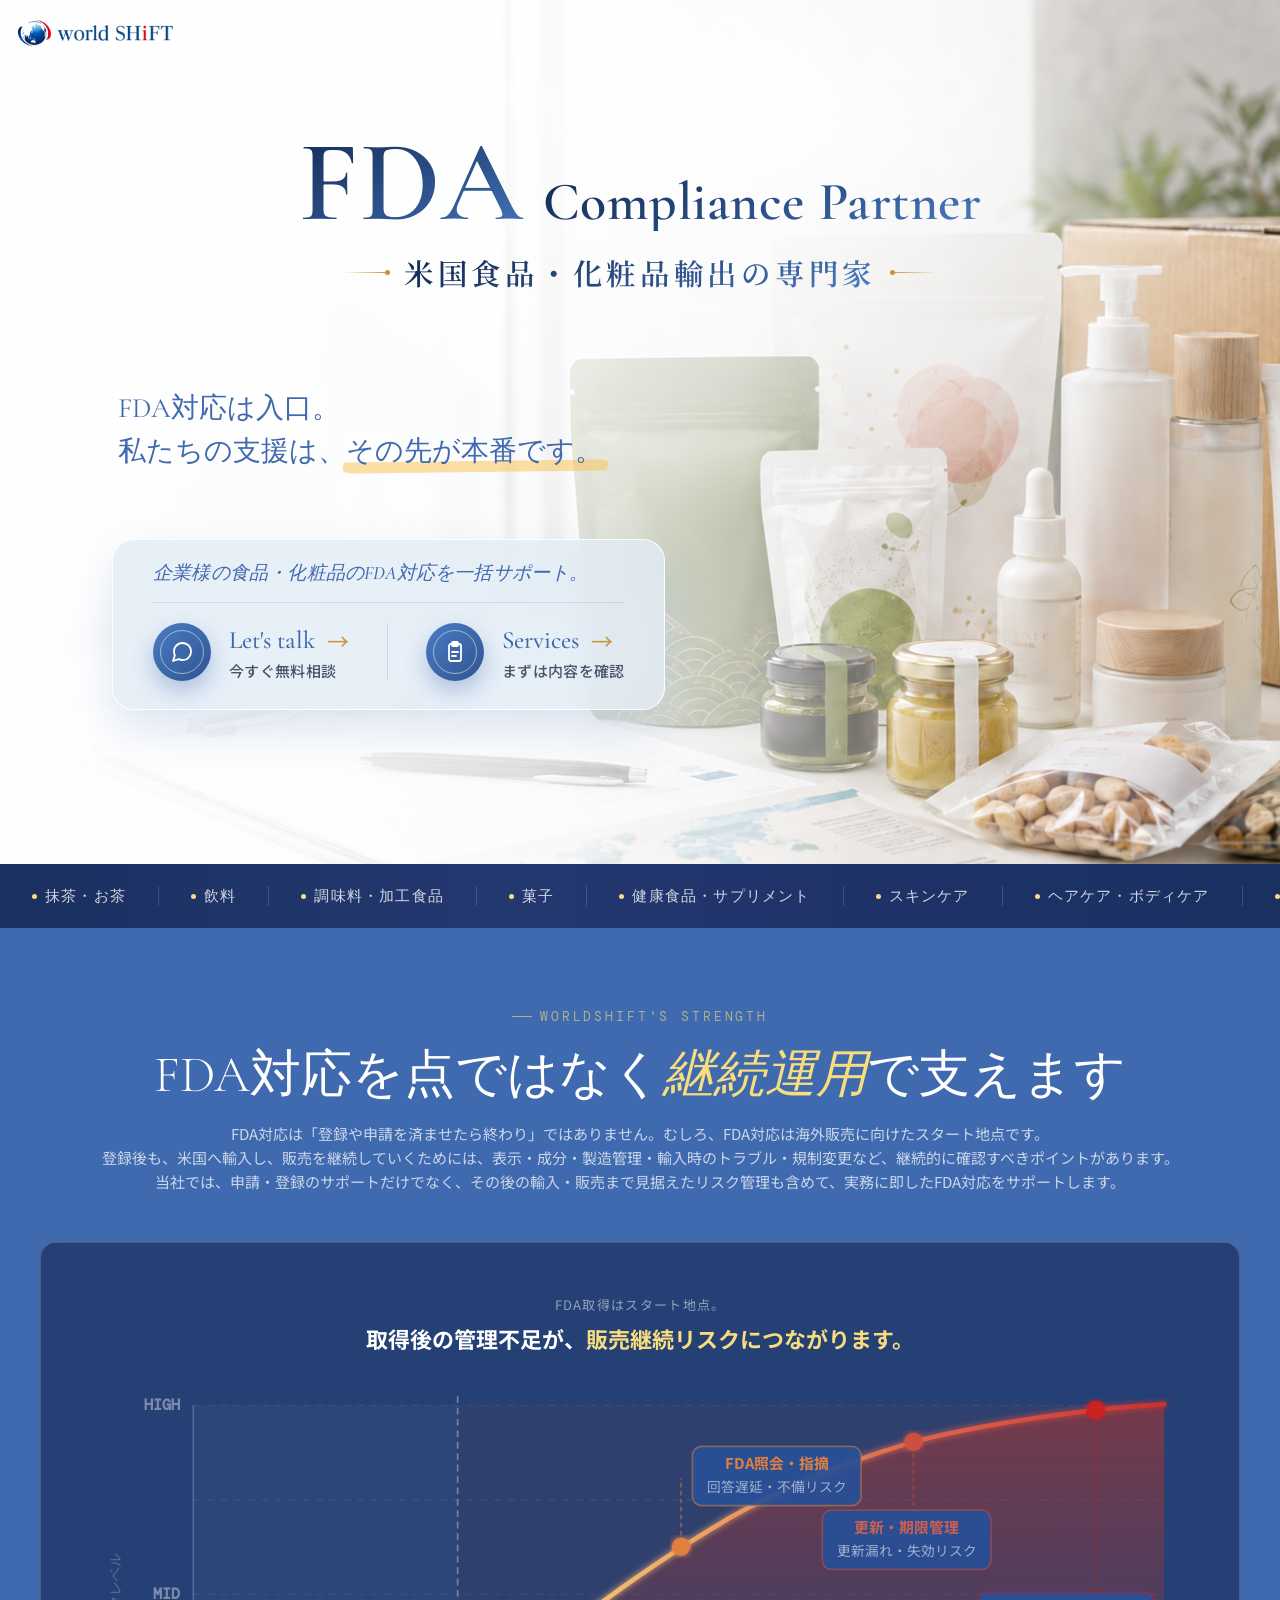
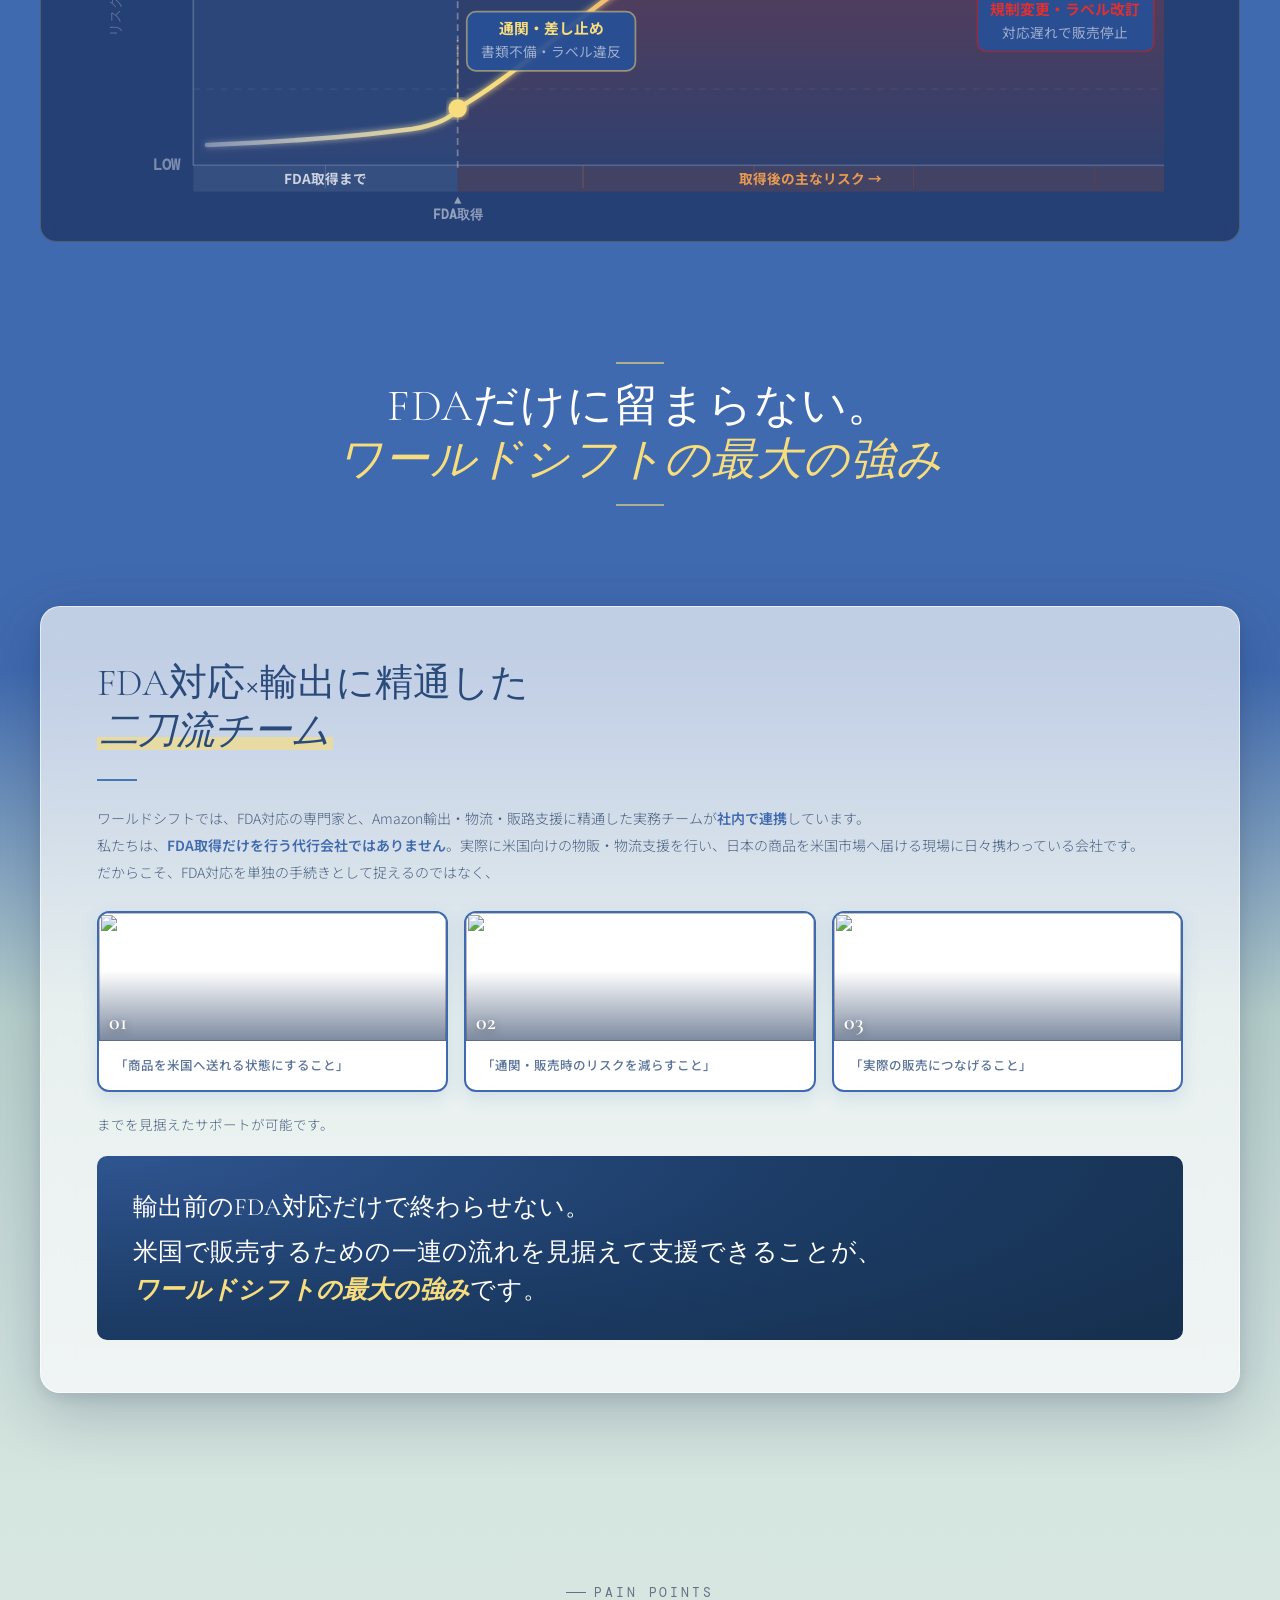
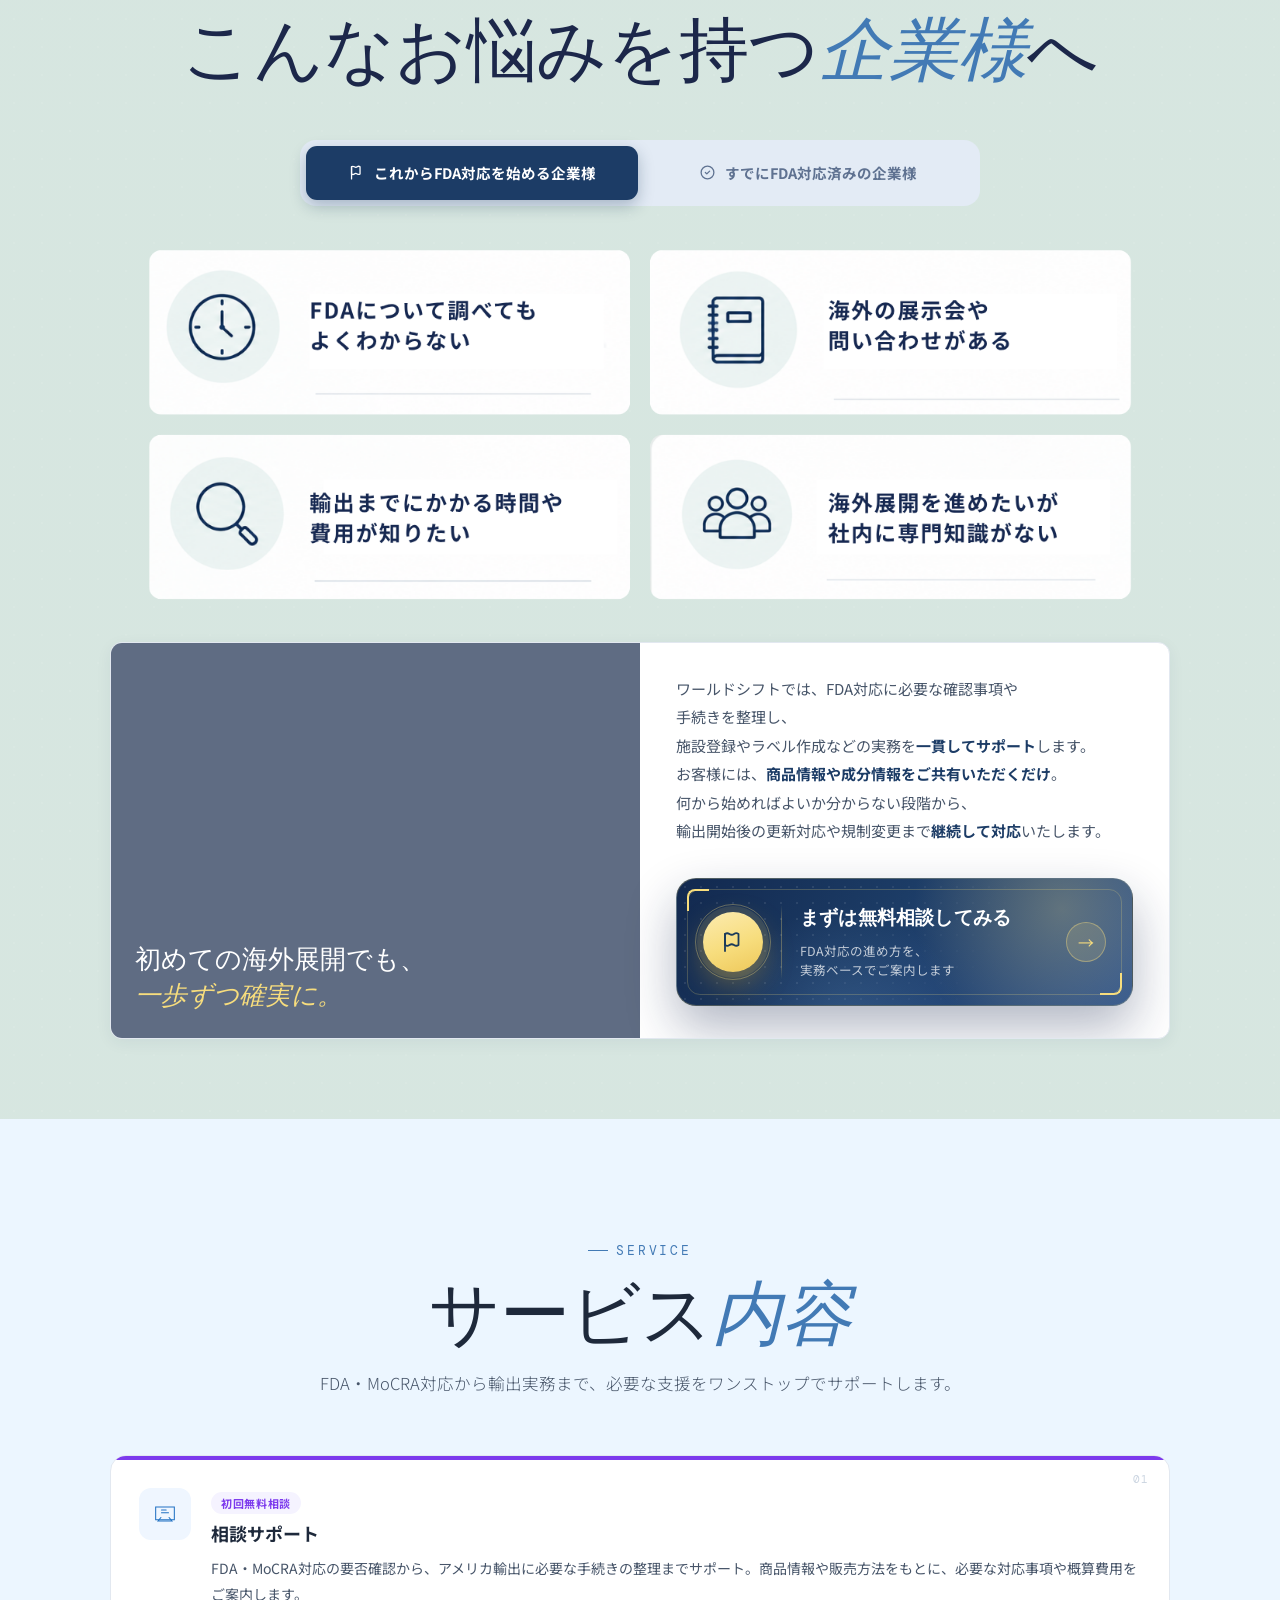
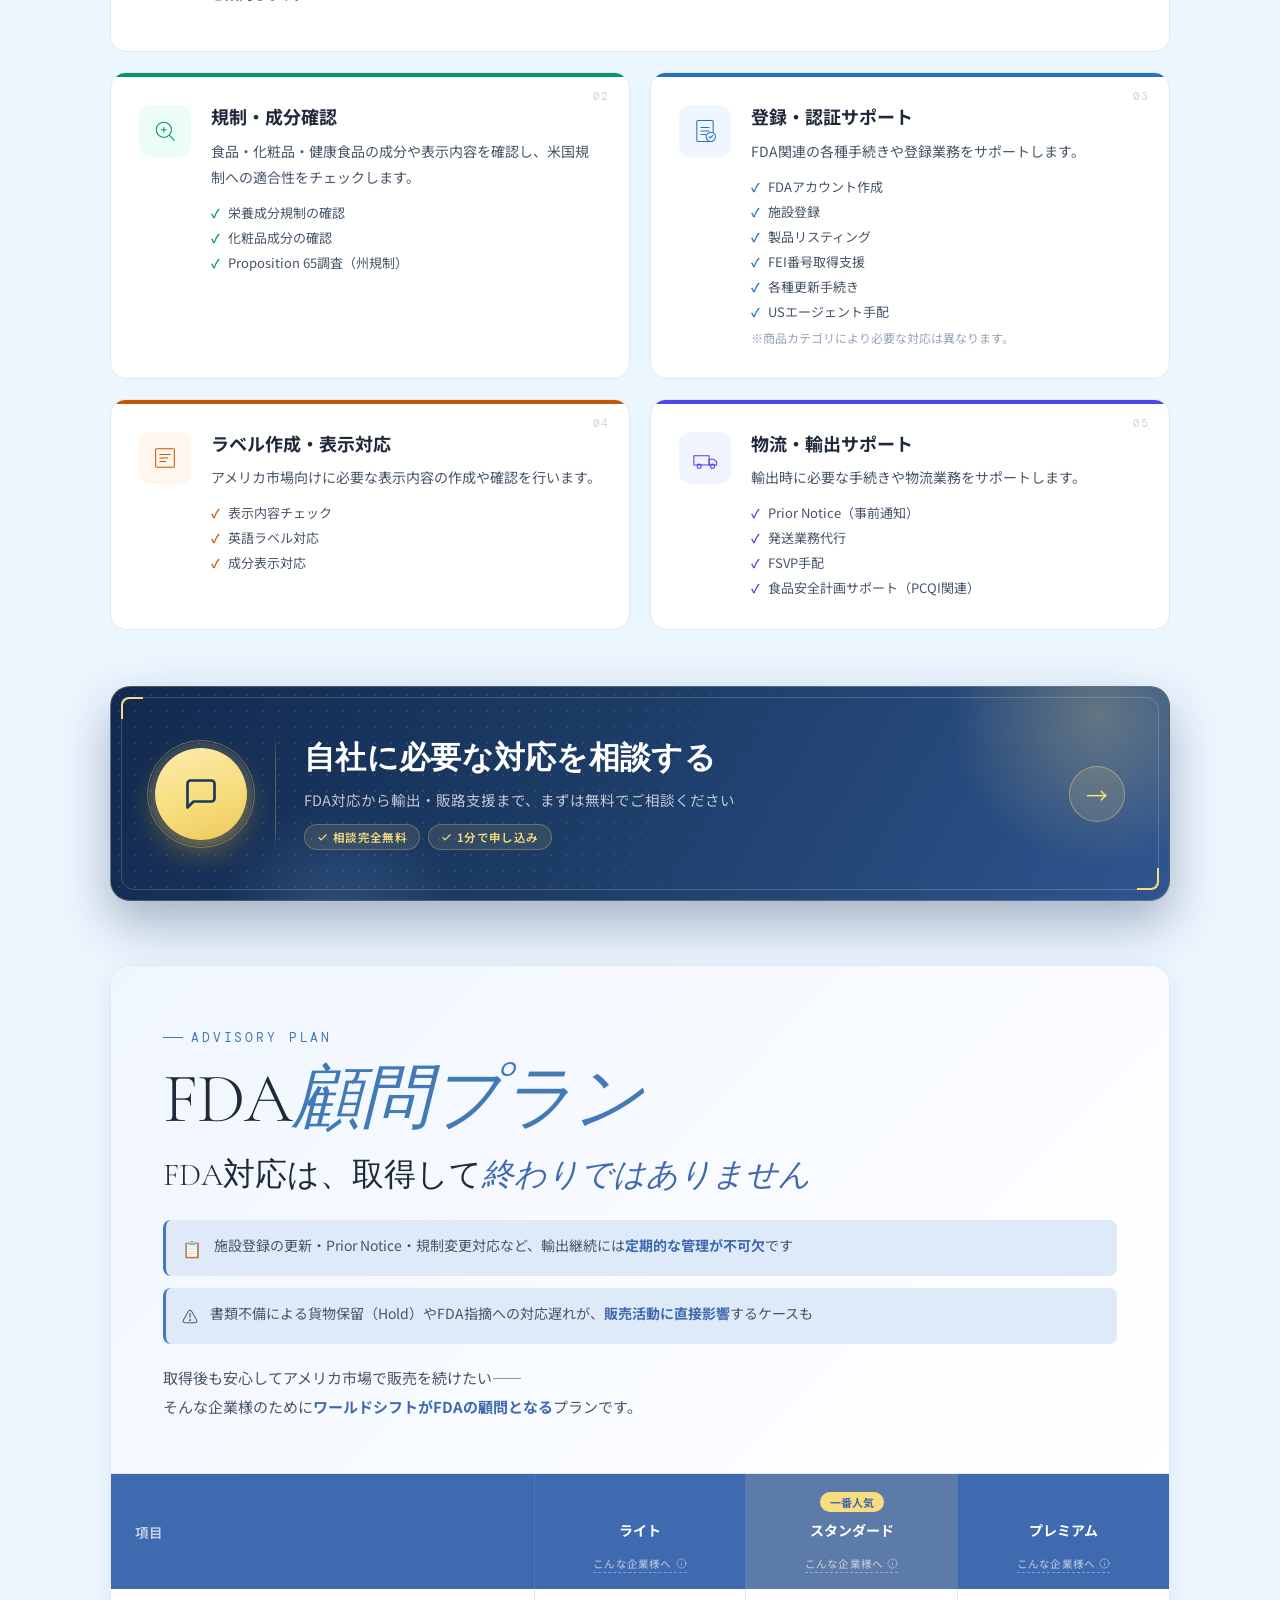
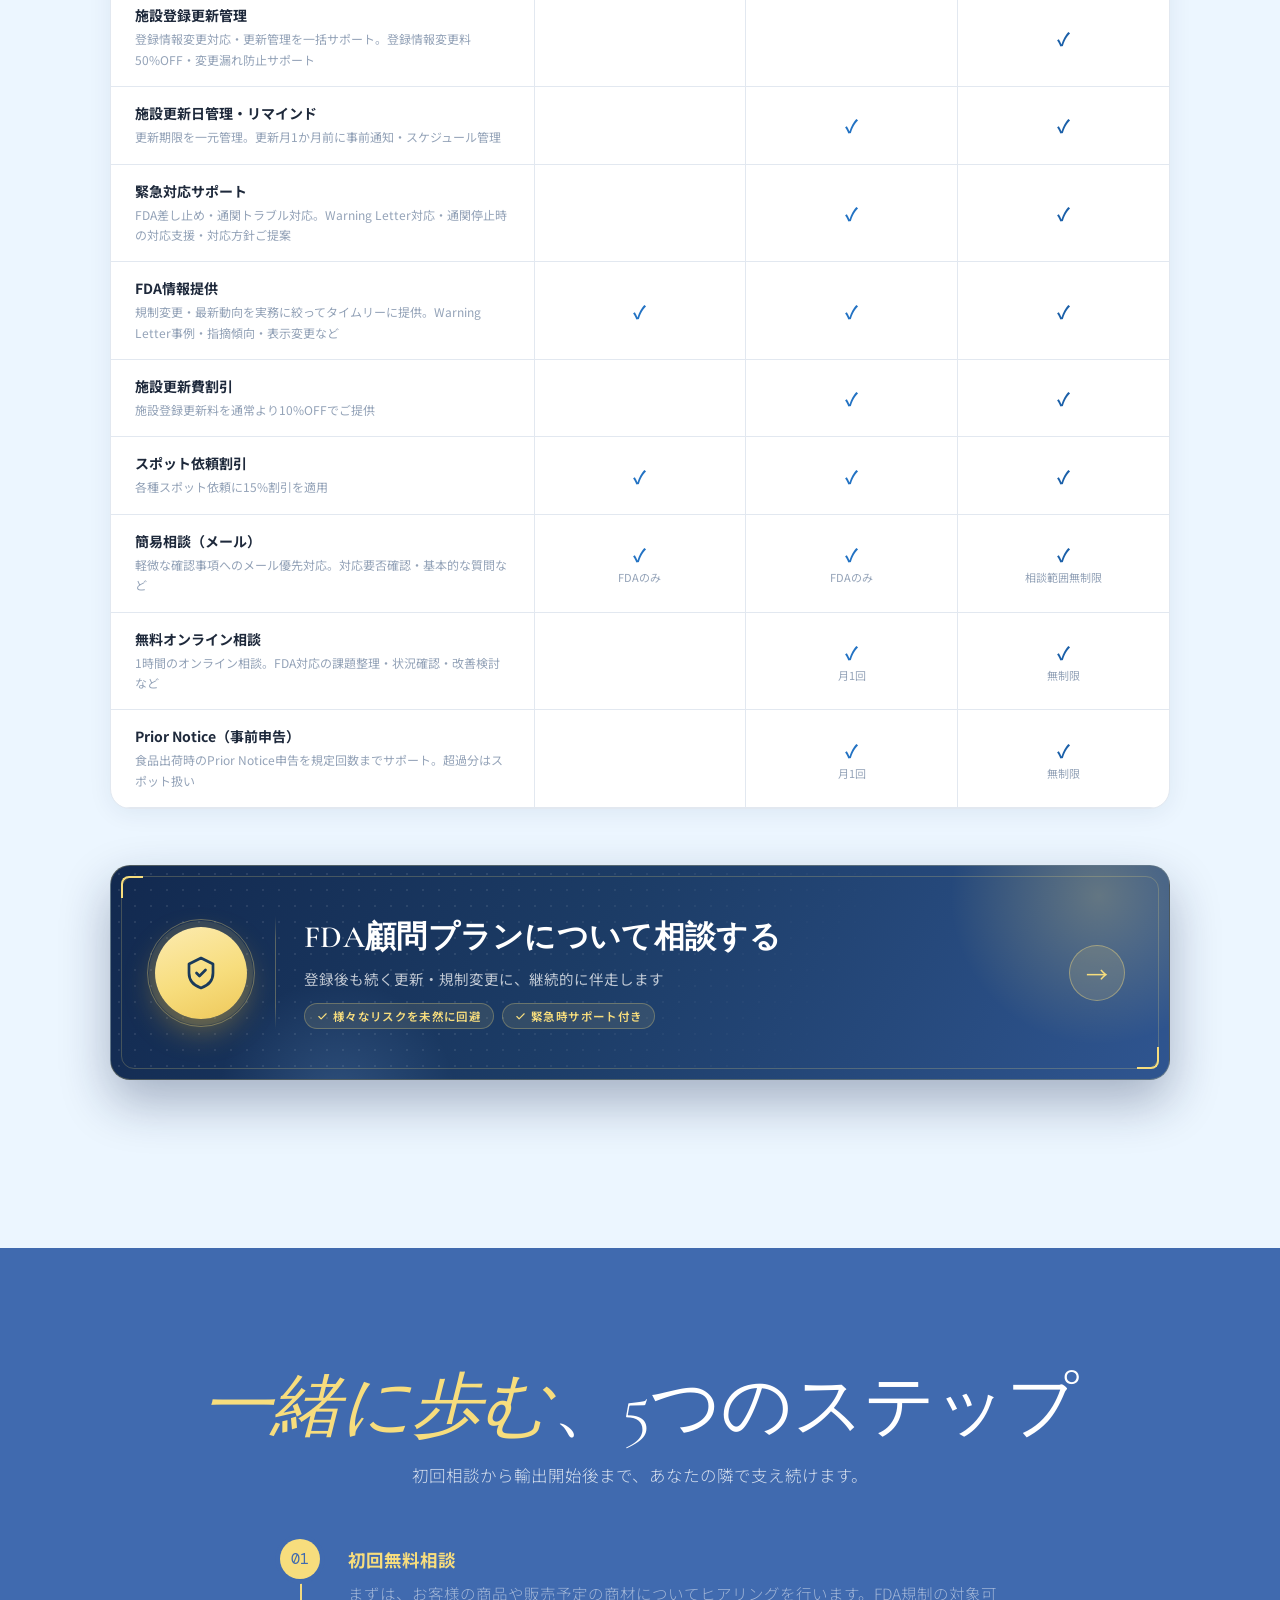
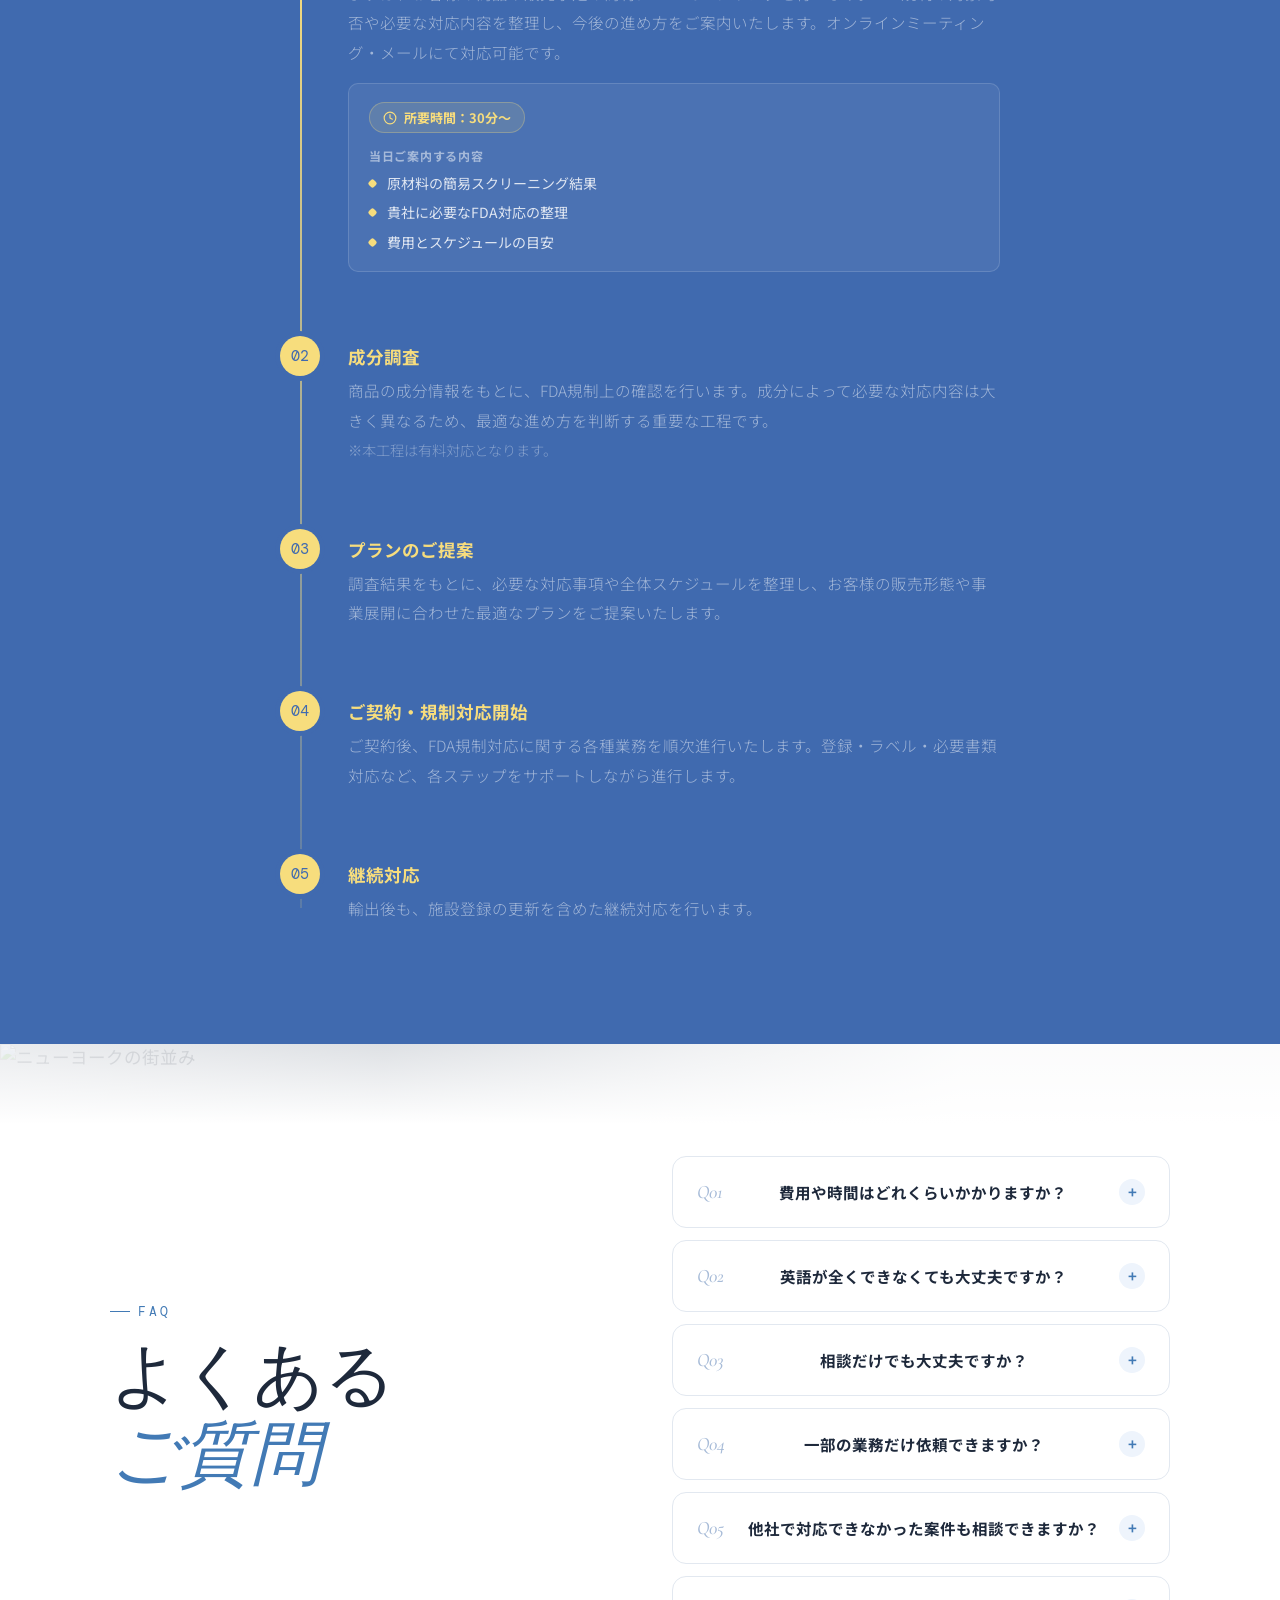
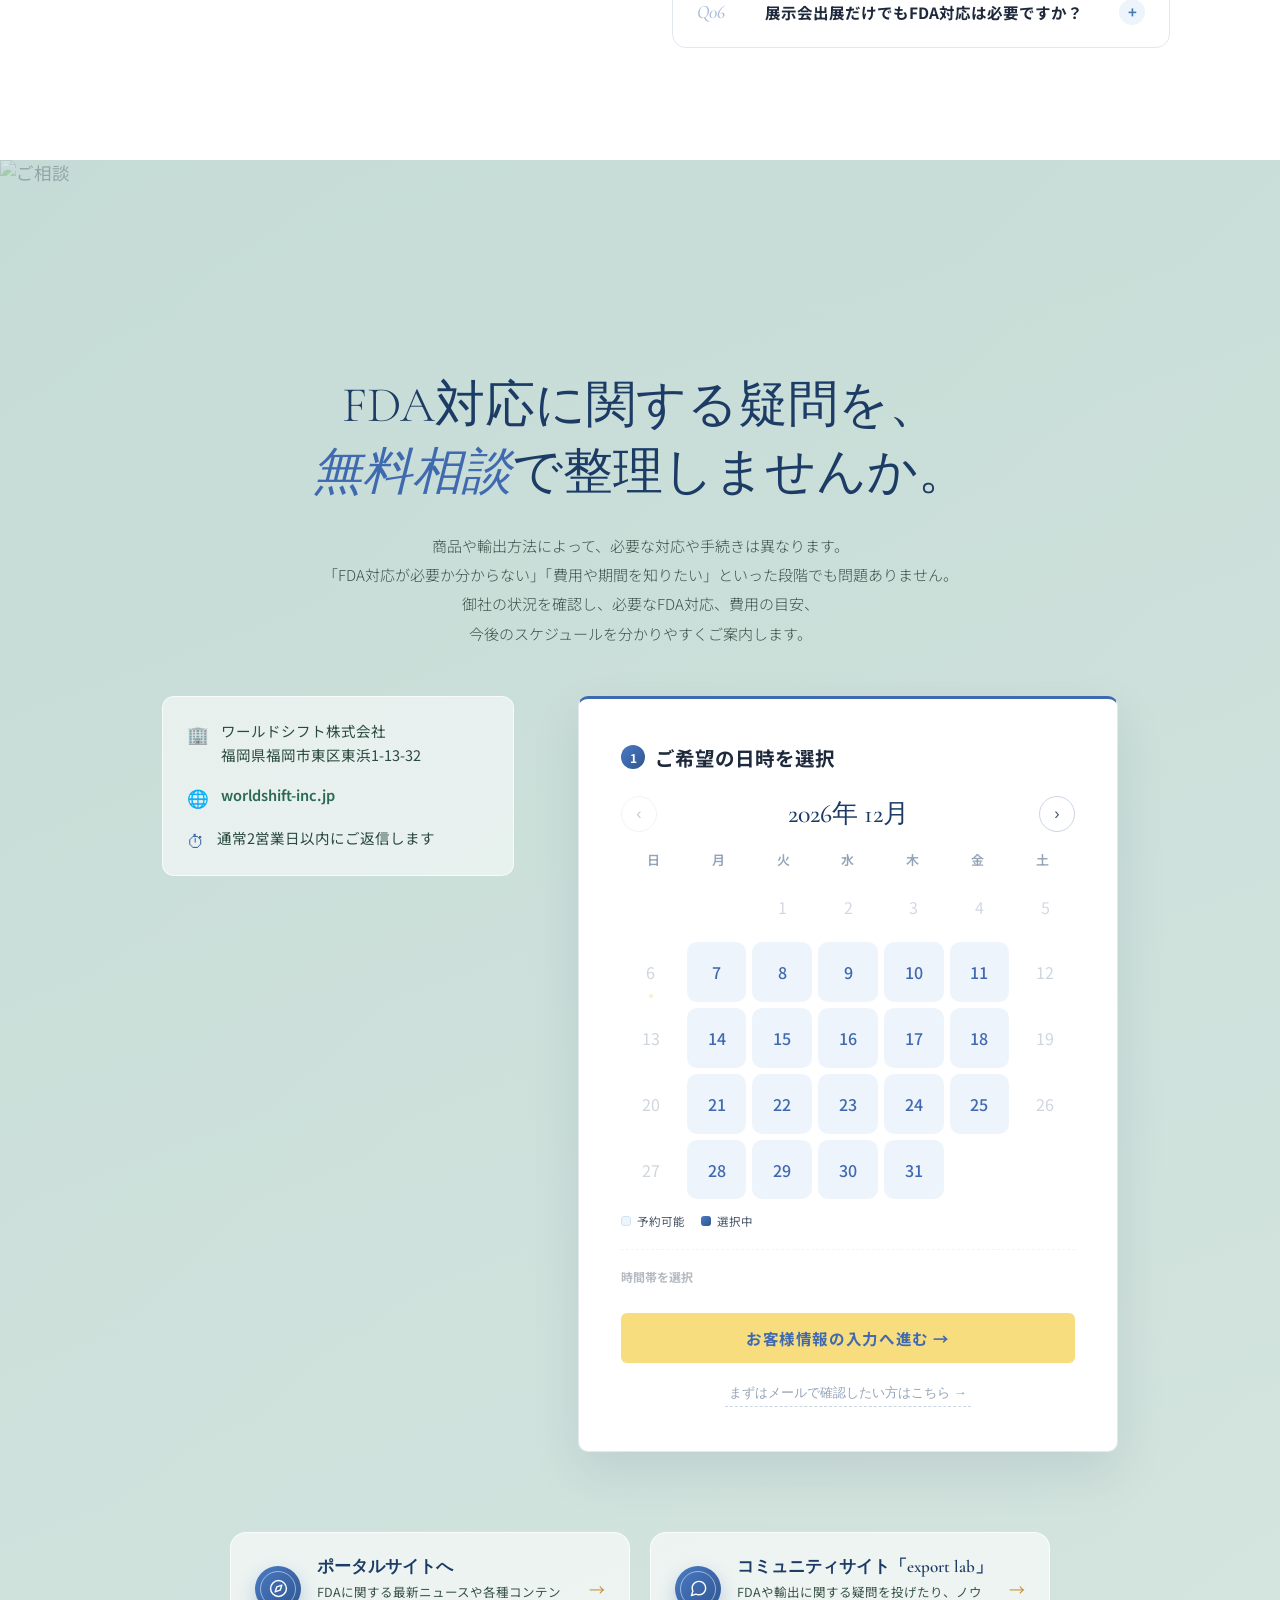
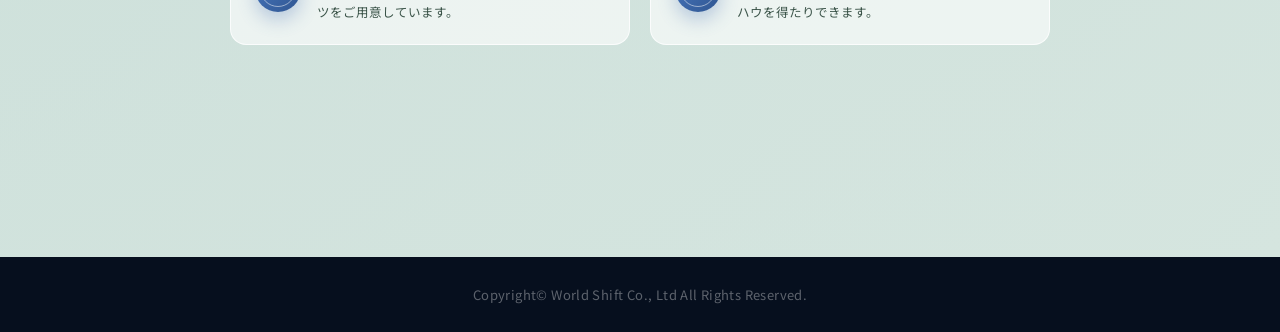
==== commit 2f34e0a8: "Add files via upload" ====
--- a/index.html
+++ b/index.html
@@ -4,6 +4,7 @@
 <meta charset="UTF-8">
 <meta name="viewport" content="width=device-width, initial-scale=1.0">
 <title>FDA Compliance Partner | WorldShift</title>
+<meta name="description" content="米国食品・化粧品輸出のFDA対応を専門家がサポート。施設登録・成分調査・ラベル作成から輸出後の更新対応まで、実務ベースで一貫してご案内します。まずは無料相談から。福岡のワールドシフト株式会社。">
 <link rel="preconnect" href="https://fonts.googleapis.com">
 <link href="https://fonts.googleapis.com/css2?family=Cormorant+Garamond:ital,wght@0,300;0,400;0,600;1,300;1,400;1,600&family=Noto+Sans+JP:wght@300;400;500;700&family=Noto+Serif+JP:wght@500;600;700&family=DM+Mono:wght@300;400&display=swap" rel="stylesheet">
 <style>
@@ -1322,6 +1323,62 @@
 }
 
 </style>
+<script type="application/ld+json">
+{
+  "@context": "https://schema.org",
+  "@type": "FAQPage",
+  "mainEntity": [
+    {
+      "@type": "Question",
+      "name": "費用や時間はどれくらいかかりますか？",
+      "acceptedAnswer": {
+        "@type": "Answer",
+        "text": "商品や手続きの内容によって変わります。無料相談にて必要な手続きを確認し、概算費用をお伝えします。"
+      }
+    },
+    {
+      "@type": "Question",
+      "name": "英語が全くできなくても大丈夫ですか？",
+      "acceptedAnswer": {
+        "@type": "Answer",
+        "text": "はい、問題ありません。FDA対応に必要な英語での手続きや連絡等は当社がサポートいたします。"
+      }
+    },
+    {
+      "@type": "Question",
+      "name": "相談だけでも大丈夫ですか？",
+      "acceptedAnswer": {
+        "@type": "Answer",
+        "text": "もちろんです。FDA対応の要否確認・費用・期間の概算まで無料でご案内します。まずはお気軽にご連絡ください。"
+      }
+    },
+    {
+      "@type": "Question",
+      "name": "一部の業務だけ依頼できますか？",
+      "acceptedAnswer": {
+        "@type": "Answer",
+        "text": "可能です。FDA登録代行のみ・物流のみなど、スポット依頼にも対応しています。"
+      }
+    },
+    {
+      "@type": "Question",
+      "name": "他社で対応できなかった案件も相談できますか？",
+      "acceptedAnswer": {
+        "@type": "Answer",
+        "text": "はい。過去に他社で止まった案件や難しいと言われた商品でも、まずは無料相談で現状を確認します。対応の可否や改善策をご案内します。"
+      }
+    },
+    {
+      "@type": "Question",
+      "name": "展示会出展だけでもFDA対応は必要ですか？",
+      "acceptedAnswer": {
+        "@type": "Answer",
+        "text": "はい。アメリカの展示会でも食品・化粧品などFDA管轄商品を持ち込む場合、原則FDA対応が必要です。カテゴリごとの確認が重要です。"
+      }
+    }
+  ]
+}
+</script>
 </head>
 <body>
 
@@ -1954,9 +2011,9 @@
   <div class="ch-inner" style="position:relative;z-index:3;">
     <div style="text-align:center;margin-bottom:48px" class="reveal">
       <div class="ch-label" style="justify-content:center;margin-bottom:12px;color:rgba(28,39,74,.6);">PAIN POINTS</div>
-      <div class="display" style="margin-bottom:8px;color:#1c274a;">
+      <h2 class="display" style="margin-bottom:8px;color:#1c274a;">
         こんなお悩みを持つ<em style="color:#427AB5;">企業様</em>へ
-      </div>
+      </h2>
     </div>
 
     <!-- タブ -->
@@ -1974,7 +2031,7 @@
     <!-- タブ0：これから -->
     <div class="pain-panel active" id="pain-panel-0">
       <div class="pain-grid-img">
-        <img src="初心者_fda.png" alt="これからFDA対応を始める企業様のお悩み">
+        <img src="初心者_fda.png" alt="これからFDA対応を始める企業様のお悩み：FDAについて調べてもよくわからない。抹茶や日本茶をアメリカへ輸出したい。海外の展示会や問い合わせがある。輸出までにどれくらい時間や費用がかかるのか知りたい。海外展開を進めたいが社内に専門知識がない。">
       </div>
       <div class="pain-answer reveal">
         <div class="pain-answer-left">
@@ -2005,7 +2062,7 @@
     <!-- タブ1：すでに対応済み -->
     <div class="pain-panel" id="pain-panel-1">
       <div class="pain-grid-img">
-        <img src="経験者_fda.png" alt="すでにFDA対応済みの企業様のお悩み">
+        <img src="経験者_fda.png" alt="すでにFDA対応済みの企業様のお悩み：FDAから問い合わせや照会が来たときに対応できるか不安。輸出後も安心して販売を続けるための相談先がほしい。通関時に貨物が保留・差し止めになった場合の対応が分からない。食品・化粧品の表示ルールが変わっていないか定期的に確認したい。">
       </div>
       <div class="pain-answer reveal">
         <div class="pain-answer-left" style="background-image:url('https://images.unsplash.com/photo-1600880292203-757bb62b4baf?w=800&q=85&fit=crop') !important;background-size:cover !important;background-position:center !important;">
@@ -2355,7 +2412,7 @@
 <div class="ch" id="ch-service" style="background:#ecf6ff;">  <div class="ch-inner">
     <div style="text-align:center;margin-bottom:56px" class="reveal">
       <div class="ch-label" style="justify-content:center;">SERVICE</div>
-      <div class="display">サービス<em>内容</em></div>
+      <h2 class="display">サービス<em>内容</em></h2>
       <p class="body" style="margin:12px auto 0;color:var(--ink2);">FDA・MoCRA対応から輸出実務まで、必要な支援をワンストップでサポートします。</p>
     </div>
 
@@ -2475,7 +2532,7 @@
     <div class="adv-plan-wrap reveal" style="margin-top:64px;">
       <div class="adv-plan-header">
         <div class="ch-label" style="justify-content:flex-start;margin-bottom:14px;">ADVISORY PLAN</div>
-        <div class="display">FDA<em>顧問プラン</em></div>
+        <h2 class="display">FDA<em>顧問プラン</em></h2>
         <h3 class="adv-plan-catch">FDA対応は、取得して<em>終わりではありません</em></h3>
         <div class="adv-plan-desc">
           <div class="adv-plan-points">
@@ -2830,9 +2887,9 @@
 <div class="ch dark" id="ch-flow">
   <div class="ch-inner">
     <div style="text-align:center;margin-bottom:8px" class="reveal">
-      <div class="display white" style="margin-bottom:12px">
+      <h2 class="display white" style="margin-bottom:12px">
         <em>一緒に歩む</em>、5つのステップ
-      </div>
+      </h2>
       <p class="body white" style="max-width:480px;margin:0 auto">初回相談から輸出開始後まで、あなたの隣で支え続けます。</p>
     </div>
 
@@ -2906,7 +2963,7 @@
     <div class="faq-grid">
       <div class="faq-left-content reveal d2">
         <div class="ch-label reveal">FAQ</div>
-        <div class="display reveal d1" style="margin-bottom:16px">よくある<br><em>ご質問</em></div>
+        <h2 class="display reveal d1" style="margin-bottom:16px">よくある<br><em>ご質問</em></h2>
       </div>
 
       <div class="faq-list reveal d1">
@@ -2949,9 +3006,9 @@
   </div>
   <div class="cta-photo-overlay"></div>
   <div class="cta-inner">
-    <div class="cta-heading reveal">
+    <h2 class="cta-heading reveal">
       FDA対応に関する疑問を、<br><em>無料相談</em>で整理しませんか。
-    </div>
+    </h2>
     <p class="cta-heading-sub reveal">
       商品や輸出方法によって、必要な対応や手続きは異なります。<br>
       「FDA対応が必要か分からない」「費用や期間を知りたい」といった段階でも問題ありません。<br>
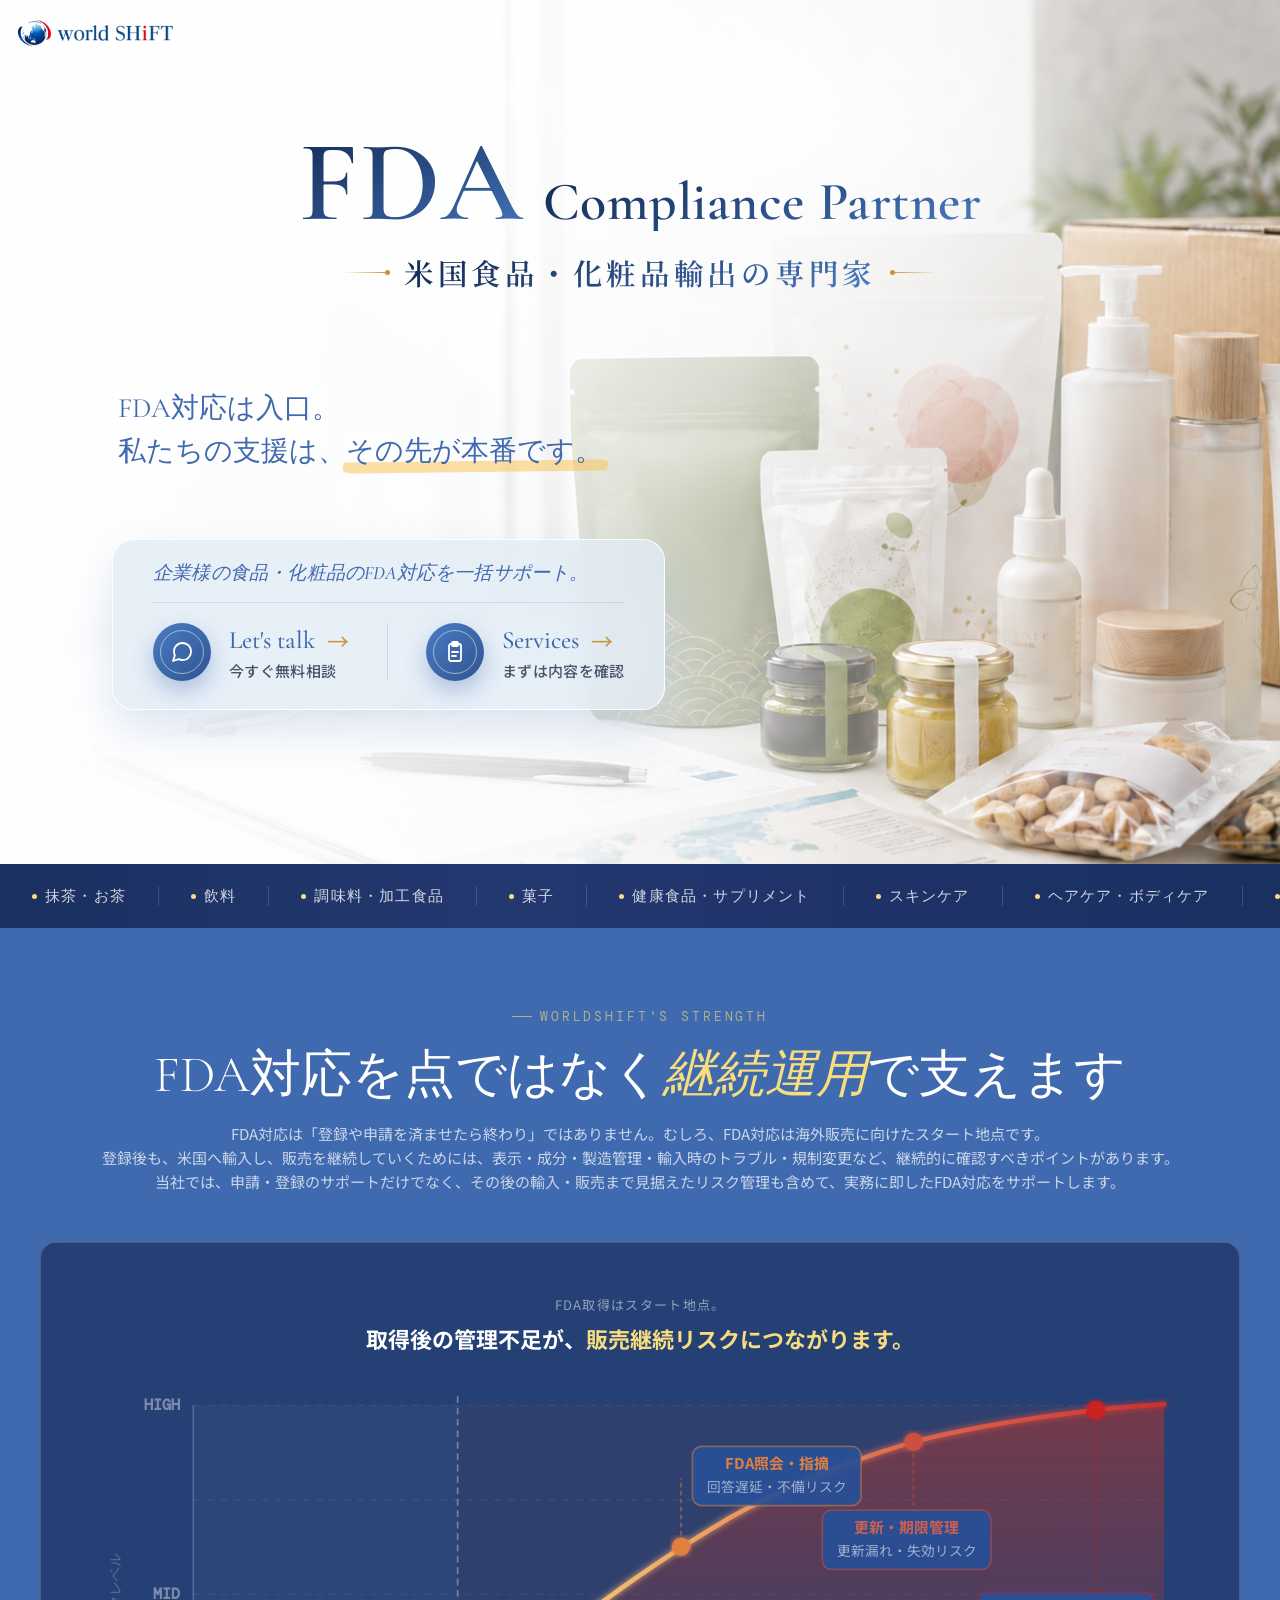
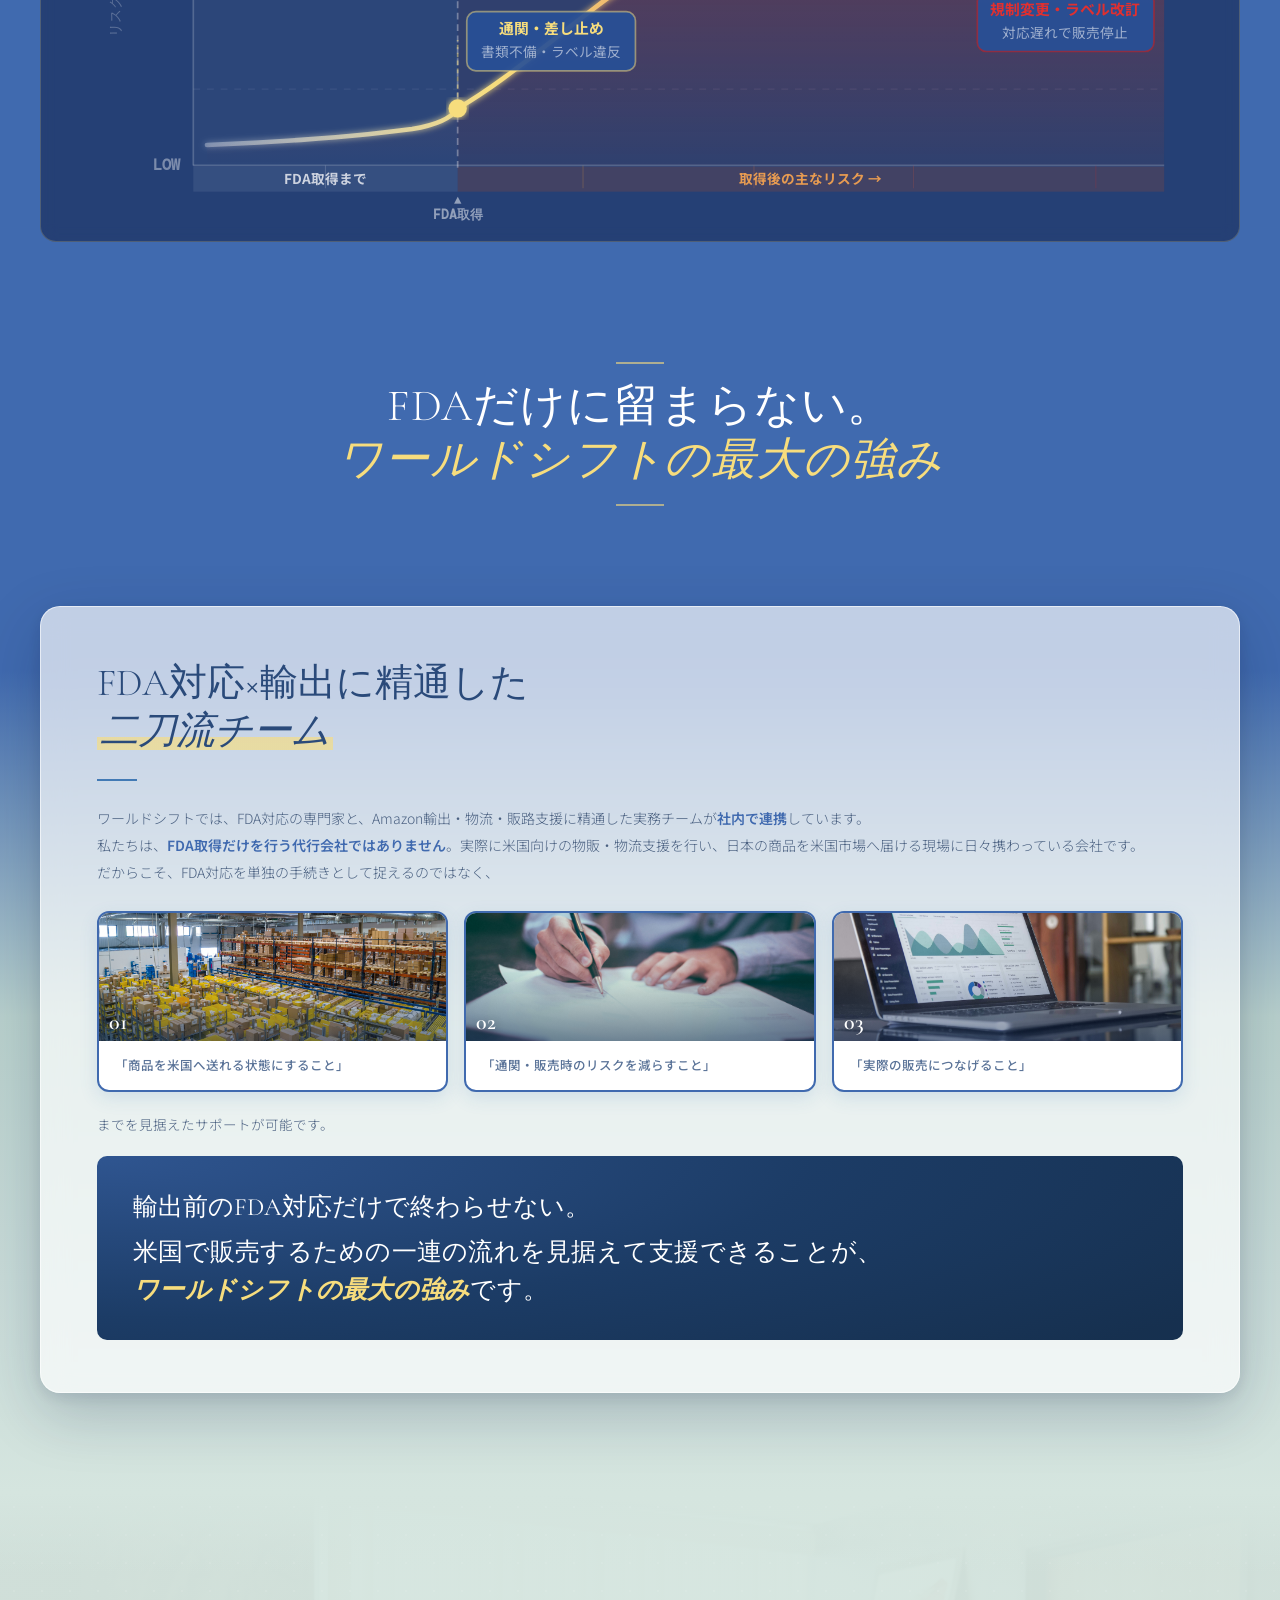
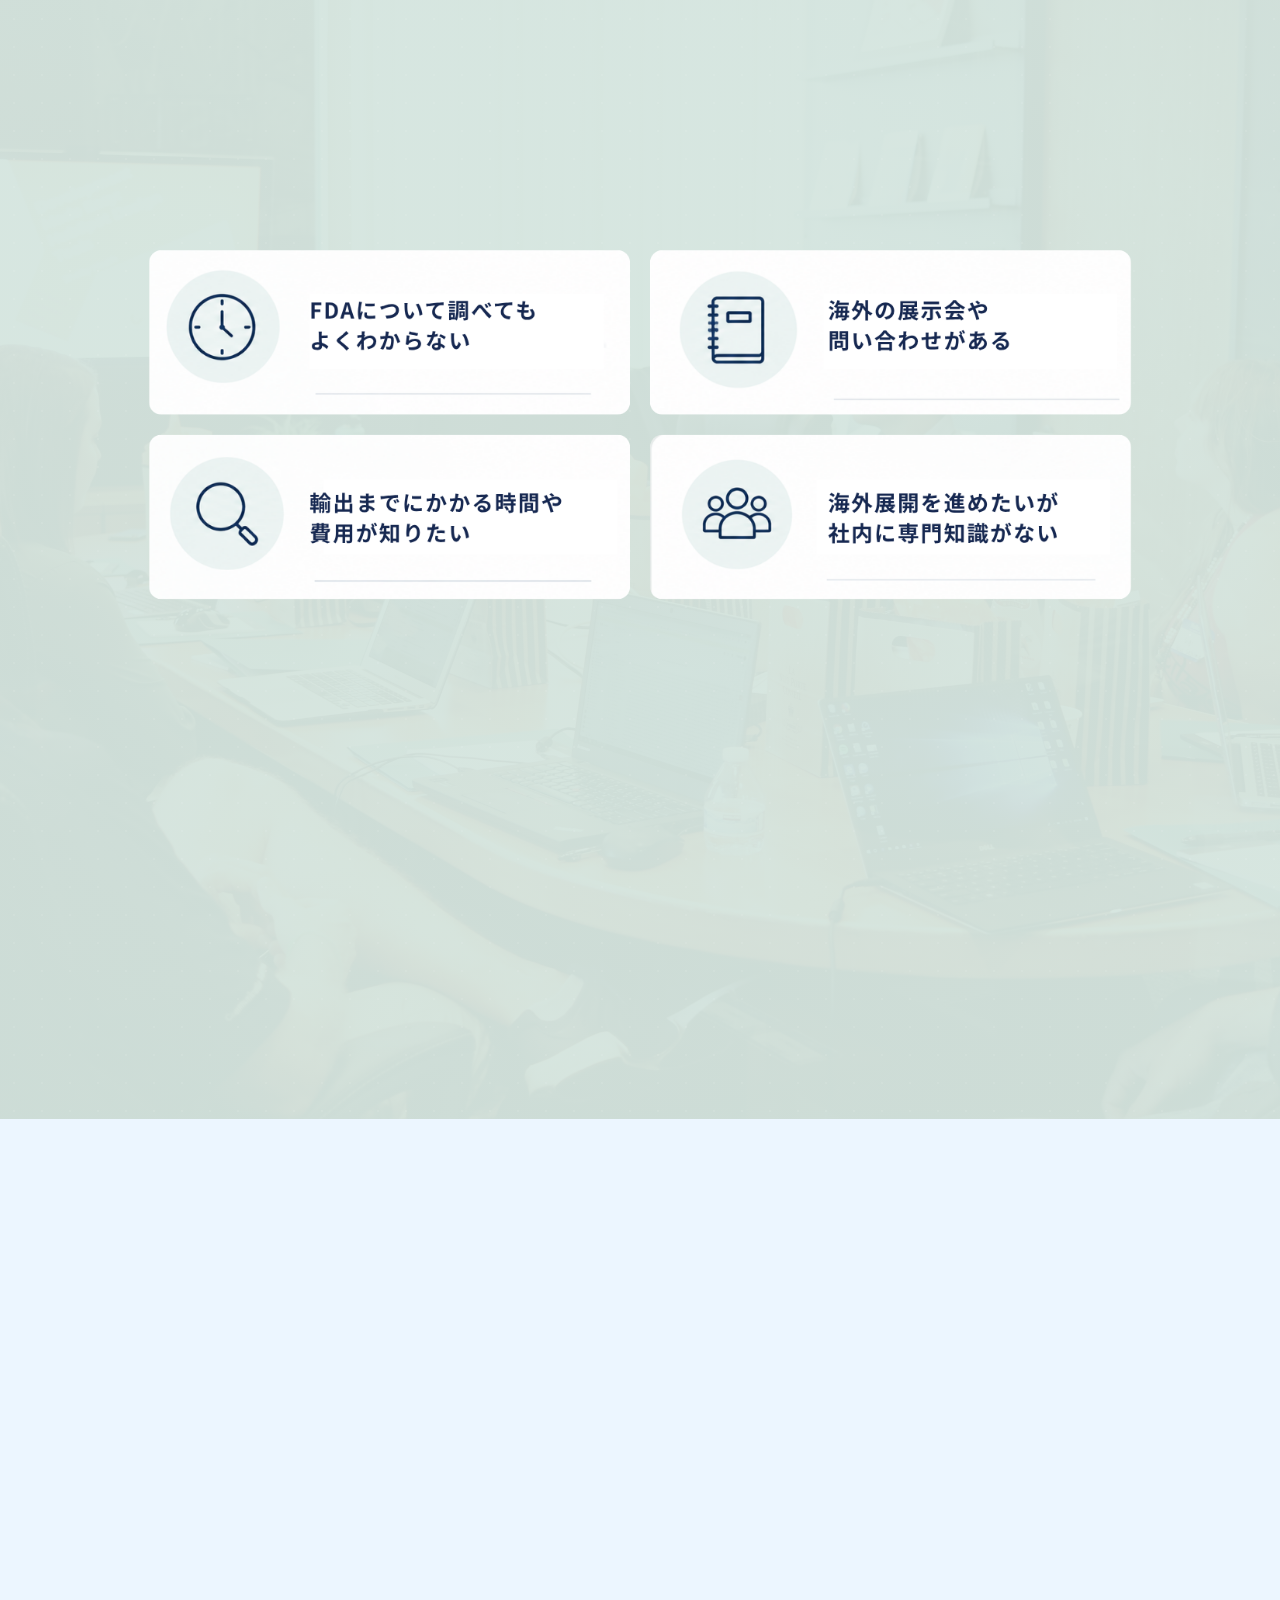
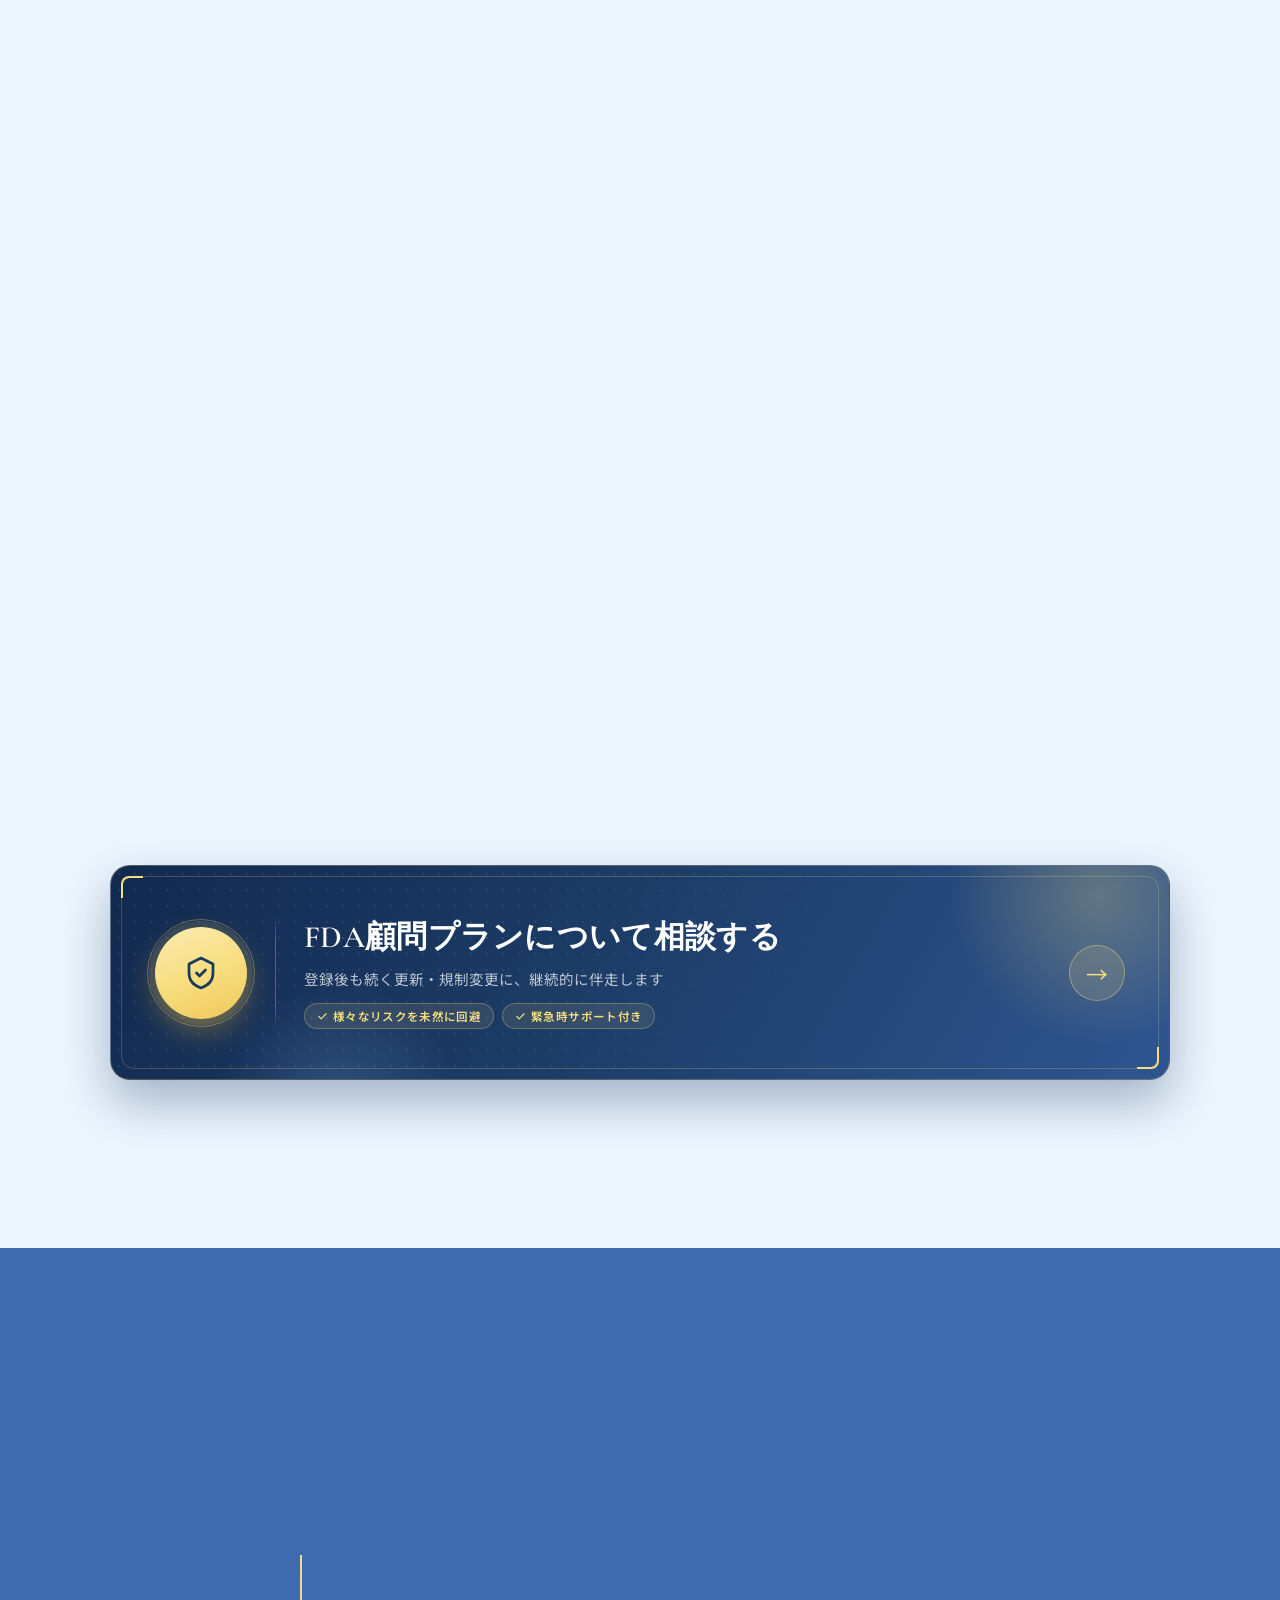
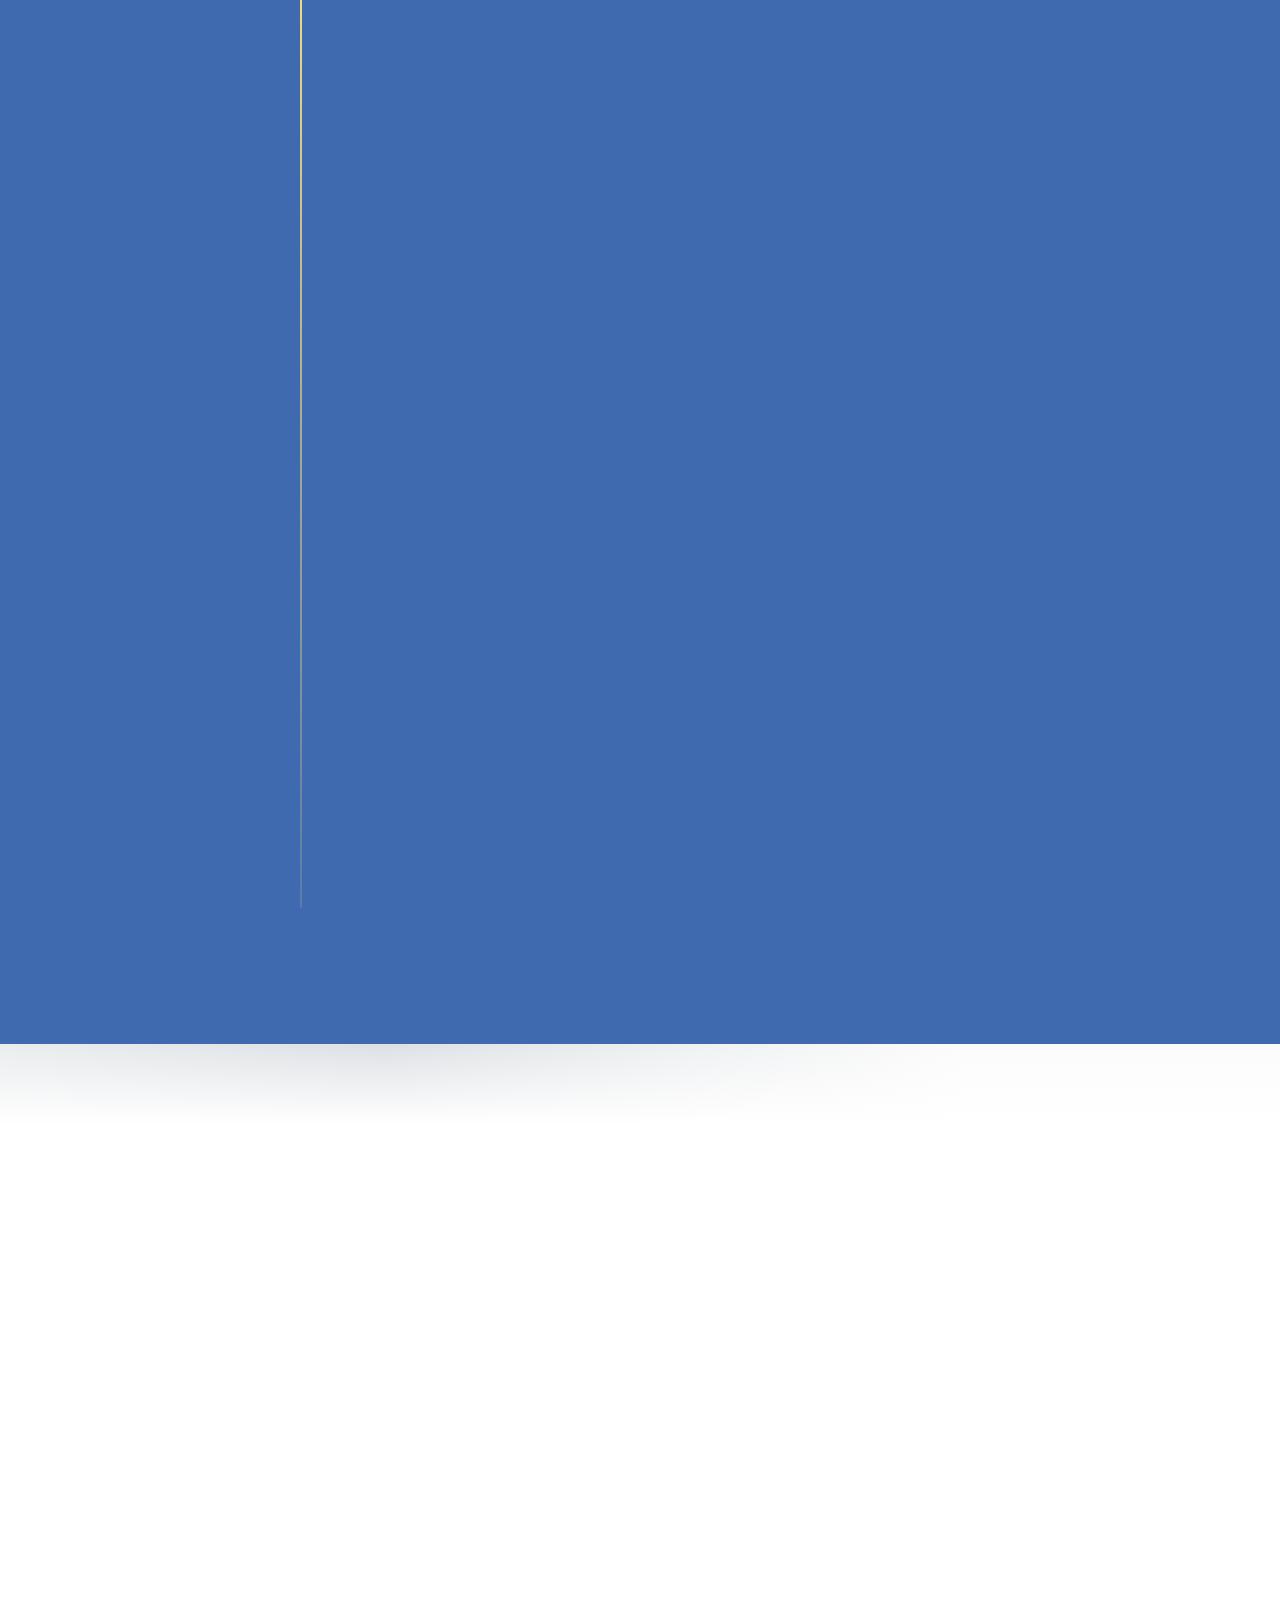
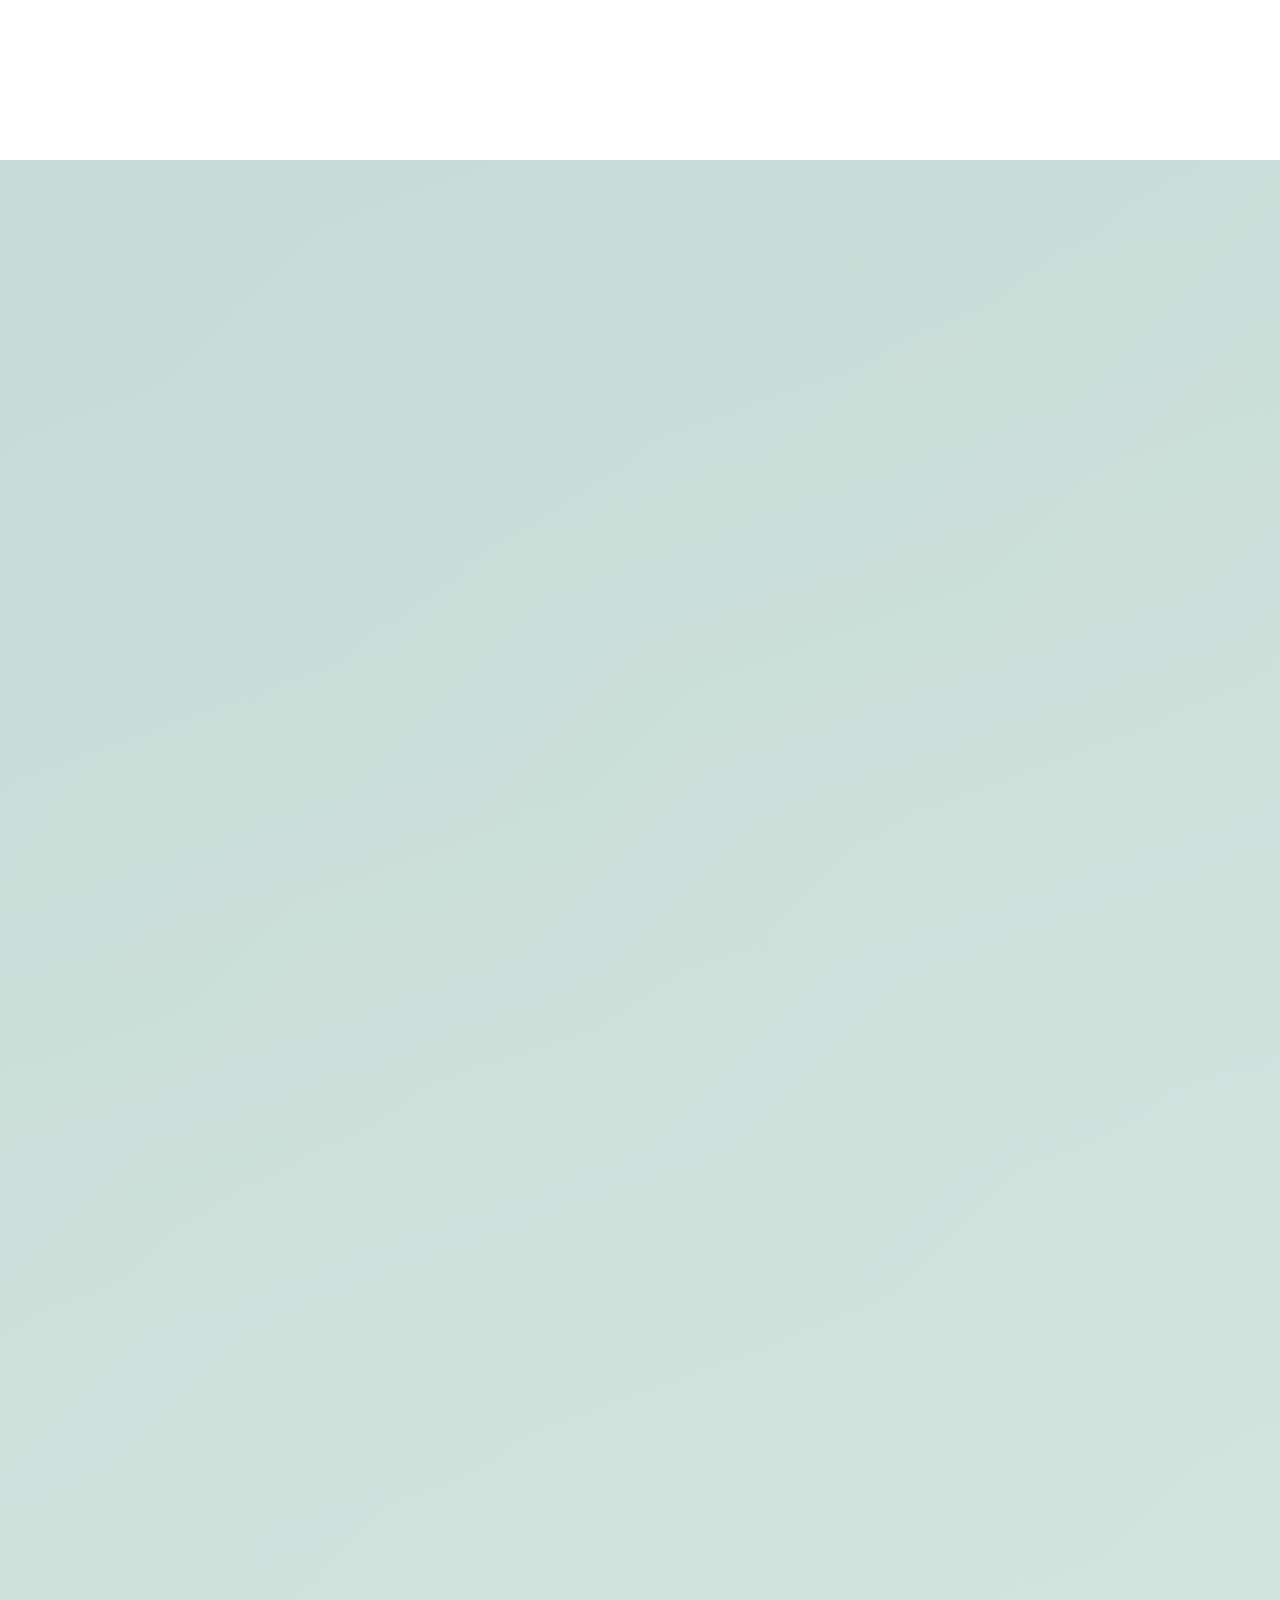
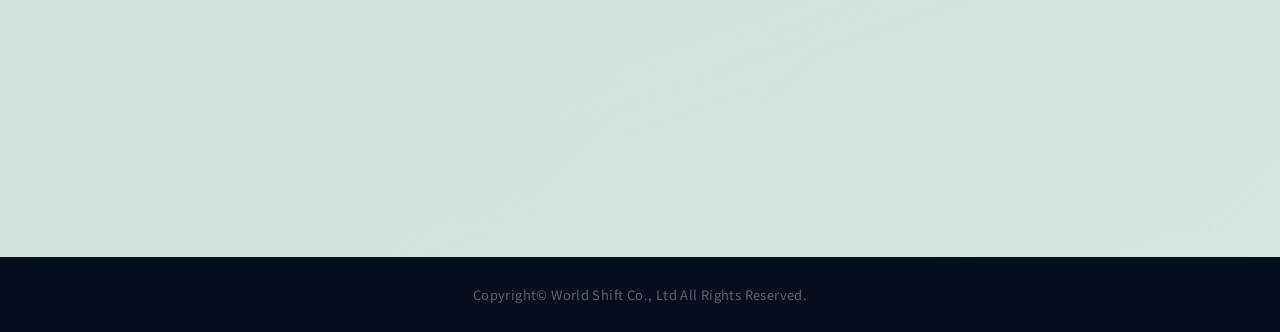
==== commit 6cdc1f6f: "Add files via upload" ====
--- a/index.html
+++ b/index.html
@@ -5,6 +5,24 @@
 <meta name="viewport" content="width=device-width, initial-scale=1.0">
 <title>FDA Compliance Partner | WorldShift</title>
 <meta name="description" content="米国食品・化粧品輸出のFDA対応を専門家がサポート。施設登録・成分調査・ラベル作成から輸出後の更新対応まで、実務ベースで一貫してご案内します。まずは無料相談から。福岡のワールドシフト株式会社。">
+<link rel="canonical" href="https://worldshift-inc.jp/fda/">
+<link rel="icon" href="favicon.ico" sizes="any">
+<link rel="icon" href="favicon-32.png" type="image/png" sizes="32x32">
+<link rel="icon" href="favicon-16.png" type="image/png" sizes="16x16">
+<link rel="apple-touch-icon" href="favicon-180.png">
+
+<meta property="og:type" content="website">
+<meta property="og:site_name" content="FDA Compliance Partner | WorldShift">
+<meta property="og:title" content="FDA Compliance Partner | 米国食品・化粧品輸出の専門家">
+<meta property="og:description" content="米国食品・化粧品輸出のFDA対応を専門家がサポート。施設登録・成分調査・ラベル作成から輸出後の更新対応まで、実務ベースで一貫してご案内します。まずは無料相談から。">
+<meta property="og:url" content="https://worldshift-inc.jp/fda/">
+<meta property="og:image" content="https://worldshift-inc.jp/fda/ogp-share.jpg">
+<meta property="og:locale" content="ja_JP">
+
+<meta name="twitter:card" content="summary_large_image">
+<meta name="twitter:title" content="FDA Compliance Partner | 米国食品・化粧品輸出の専門家">
+<meta name="twitter:description" content="米国食品・化粧品輸出のFDA対応を専門家がサポート。施設登録・成分調査・ラベル作成から輸出後の更新対応まで、実務ベースで一貫してご案内します。">
+<meta name="twitter:image" content="https://worldshift-inc.jp/fda/ogp-share.jpg">
 <link rel="preconnect" href="https://fonts.googleapis.com">
 <link href="https://fonts.googleapis.com/css2?family=Cormorant+Garamond:ital,wght@0,300;0,400;0,600;1,300;1,400;1,600&family=Noto+Sans+JP:wght@300;400;500;700&family=Noto+Serif+JP:wght@500;600;700&family=DM+Mono:wght@300;400&display=swap" rel="stylesheet">
 <style>
@@ -1379,13 +1397,35 @@
   ]
 }
 </script>
+<script type="application/ld+json">
+{
+  "@context": "https://schema.org",
+  "@type": "Organization",
+  "name": "ワールドシフト株式会社",
+  "alternateName": "World Shift Co., Ltd.",
+  "url": "https://worldshift-inc.jp/",
+  "logo": "https://worldshift-inc.jp/fda/worldshiftlogo.png",
+  "image": "https://worldshift-inc.jp/fda/ogp-share.jpg",
+  "description": "米国食品・化粧品輸出のFDA対応を専門家がサポート。施設登録・成分調査・ラベル作成から輸出後の更新対応まで、実務ベースで一貫してご案内します。",
+  "address": {
+    "@type": "PostalAddress",
+    "addressCountry": "JP",
+    "addressRegion": "福岡県",
+    "addressLocality": "福岡市東区",
+    "streetAddress": "東浜1-13-32"
+  },
+  "sameAs": [
+    "https://worldshift-inc.jp/"
+  ]
+}
+</script>
 </head>
 <body>
 
 <!-- NAV -->
 <div class="nav">
   <a href="https://worldshift-inc.jp/" class="nav-logo">
-    <img src="worldshiftlogo.png" alt="ワールドシフト株式会社">
+    <img src="worldshiftlogo.png" alt="ワールドシフト株式会社" width="4113" height="691">
   </a>
 </div>
 
@@ -1765,7 +1805,7 @@
         <div class="strength-list-grid">
           <div class="strength-list-item strength-item-1">
             <div class="strength-list-photo">
-              <img src="https://images.unsplash.com/photo-1586528116311-ad8dd3c8310d?w=400&q=70&fit=crop" alt="">
+              <img src="photo-warehouse-shipping.jpg" alt="" width="400" height="160" loading="lazy">
               <span class="strength-list-badge">01</span>
             </div>
             <div class="strength-list-body">
@@ -1774,7 +1814,7 @@
           </div>
           <div class="strength-list-item strength-item-2">
             <div class="strength-list-photo">
-              <img src="https://images.unsplash.com/photo-1450101499163-c8848c66ca85?w=400&q=70&fit=crop" alt="">
+              <img src="photo-risk-contract.jpg" alt="" width="400" height="160" loading="lazy">
               <span class="strength-list-badge">02</span>
             </div>
             <div class="strength-list-body">
@@ -1783,7 +1823,7 @@
           </div>
           <div class="strength-list-item strength-item-3">
             <div class="strength-list-photo">
-              <img src="https://images.unsplash.com/photo-1460925895917-afdab827c52f?w=400&q=70&fit=crop" alt="">
+              <img src="photo-sales-analytics.jpg" alt="" width="400" height="160" loading="lazy">
               <span class="strength-list-badge">03</span>
             </div>
             <div class="strength-list-body">
@@ -1990,7 +2030,7 @@
 <div id="ch-pain-cards" style="position:relative;padding:80px 52px;overflow:hidden;">
   <!-- 背景写真 -->
   <div style="position:absolute;inset:0;
-    background:url('https://images.unsplash.com/photo-1542744173-8e7e53415bb0?w=1800&q=85&fit=crop&crop=center') center/cover no-repeat;
+    background:url('photo-pain-section-bg.jpg') center/cover no-repeat;
     z-index:0;"></div>
   <!-- グリーンオーバーレイ（上部でブルーグリーンと馴染む） -->
   <div style="position:absolute;inset:0;
@@ -2031,7 +2071,7 @@
     <!-- タブ0：これから -->
     <div class="pain-panel active" id="pain-panel-0">
       <div class="pain-grid-img">
-        <img src="初心者_fda.png" alt="これからFDA対応を始める企業様のお悩み：FDAについて調べてもよくわからない。抹茶や日本茶をアメリカへ輸出したい。海外の展示会や問い合わせがある。輸出までにどれくらい時間や費用がかかるのか知りたい。海外展開を進めたいが社内に専門知識がない。">
+        <img src="初心者_fda.png" width="1366" height="523" loading="lazy" alt="これからFDA対応を始める企業様のお悩み：FDAについて調べてもよくわからない。抹茶や日本茶をアメリカへ輸出したい。海外の展示会や問い合わせがある。輸出までにどれくらい時間や費用がかかるのか知りたい。海外展開を進めたいが社内に専門知識がない。">
       </div>
       <div class="pain-answer reveal">
         <div class="pain-answer-left">
@@ -2062,10 +2102,10 @@
     <!-- タブ1：すでに対応済み -->
     <div class="pain-panel" id="pain-panel-1">
       <div class="pain-grid-img">
-        <img src="経験者_fda.png" alt="すでにFDA対応済みの企業様のお悩み：FDAから問い合わせや照会が来たときに対応できるか不安。輸出後も安心して販売を続けるための相談先がほしい。通関時に貨物が保留・差し止めになった場合の対応が分からない。食品・化粧品の表示ルールが変わっていないか定期的に確認したい。">
+        <img src="経験者_fda.png" width="1366" height="534" loading="lazy" alt="すでにFDA対応済みの企業様のお悩み：FDAから問い合わせや照会が来たときに対応できるか不安。輸出後も安心して販売を続けるための相談先がほしい。通関時に貨物が保留・差し止めになった場合の対応が分からない。食品・化粧品の表示ルールが変わっていないか定期的に確認したい。">
       </div>
       <div class="pain-answer reveal">
-        <div class="pain-answer-left" style="background-image:url('https://images.unsplash.com/photo-1600880292203-757bb62b4baf?w=800&q=85&fit=crop') !important;background-size:cover !important;background-position:center !important;">
+        <div class="pain-answer-left" style="background-image:url('photo-pain-experienced-bg.jpg') !important;background-size:cover !important;background-position:center !important;">
           <div class="pain-answer-left-text">取得後も、<em>止めない</em>継続サポート。</div>
         </div>
         <div class="pain-answer-right">
@@ -2185,7 +2225,7 @@
 }
 .pain-answer-left{
   position:relative;
-  background:url('https://images.unsplash.com/photo-1497366216548-37526070297c?w=800&q=85&fit=crop') center/cover no-repeat;
+  background:url('photo-pain-beginner-bg.jpg') center/cover no-repeat;
   min-height:220px;
 }
 .pain-answer-left::after{
@@ -2532,8 +2572,8 @@
     <div class="adv-plan-wrap reveal" style="margin-top:64px;">
       <div class="adv-plan-header">
         <div class="ch-label" style="justify-content:flex-start;margin-bottom:14px;">ADVISORY PLAN</div>
-        <h2 class="display">FDA<em>顧問プラン</em></h2>
-        <h3 class="adv-plan-catch">FDA対応は、取得して<em>終わりではありません</em></h3>
+        <h3 class="display">FDA<em>顧問プラン</em></h3>
+        <p class="adv-plan-catch">FDA対応は、取得して<em>終わりではありません</em></p>
         <div class="adv-plan-desc">
           <div class="adv-plan-points">
             <div class="adv-plan-point-item">
@@ -2897,7 +2937,7 @@
       <div class="flow-step reveal">
         <div class="flow-dot">01</div>
         <div class="flow-content">
-          <div class="flow-bg" style="background-image:url('https://images.unsplash.com/photo-1521737604893-d14cc237f11d?w=700&q=60&fit=crop');"></div>
+          <div class="flow-bg" style="background-image:url('photo-flow-meeting.jpg');"></div>
           <div class="flow-title">初回無料相談</div>
           <p class="flow-desc">まずは、お客様の商品や販売予定の商材についてヒアリングを行います。FDA規制の対象可否や必要な対応内容を整理し、今後の進め方をご案内いたします。オンラインミーティング・メールにて対応可能です。</p>
           <div class="flow-detail-box">
@@ -2917,7 +2957,7 @@
       <div class="flow-step reveal d1">
         <div class="flow-dot">02</div>
         <div class="flow-content">
-          <div class="flow-bg" style="background-image:url('https://images.unsplash.com/photo-1532187863486-abf9dbad1b69?w=700&q=60&fit=crop');"></div>
+          <div class="flow-bg" style="background-image:url('photo-flow-lab.jpg');"></div>
           <div class="flow-title">成分調査</div>
           <p class="flow-desc">商品の成分情報をもとに、FDA規制上の確認を行います。成分によって必要な対応内容は大きく異なるため、最適な進め方を判断する重要な工程です。<br><span style="opacity:.7;font-size:.92em;">※本工程は有料対応となります。</span></p>
         </div>
@@ -2925,7 +2965,7 @@
       <div class="flow-step reveal d2">
         <div class="flow-dot">03</div>
         <div class="flow-content">
-          <div class="flow-bg" style="background-image:url('https://images.unsplash.com/photo-1454165804606-c3d57bc86b40?w=700&q=60&fit=crop');"></div>
+          <div class="flow-bg" style="background-image:url('photo-flow-planning.jpg');"></div>
           <div class="flow-title">プランのご提案</div>
           <p class="flow-desc">調査結果をもとに、必要な対応事項や全体スケジュールを整理し、お客様の販売形態や事業展開に合わせた最適なプランをご提案いたします。</p>
         </div>
@@ -2933,7 +2973,7 @@
       <div class="flow-step reveal">
         <div class="flow-dot">04</div>
         <div class="flow-content">
-          <div class="flow-bg" style="background-image:url('https://images.unsplash.com/photo-1554224155-6726b3ff858f?w=700&q=60&fit=crop');"></div>
+          <div class="flow-bg" style="background-image:url('photo-flow-signing.jpg');"></div>
           <div class="flow-title">ご契約・規制対応開始</div>
           <p class="flow-desc">ご契約後、FDA規制対応に関する各種業務を順次進行いたします。登録・ラベル・必要書類対応など、各ステップをサポートしながら進行します。</p>
         </div>
@@ -2941,7 +2981,7 @@
       <div class="flow-step reveal d1">
         <div class="flow-dot">05</div>
         <div class="flow-content">
-          <div class="flow-bg" style="background-image:url('https://images.unsplash.com/photo-1521791136064-7986c2920216?w=700&q=60&fit=crop');"></div>
+          <div class="flow-bg" style="background-image:url('photo-flow-teamwork.jpg');"></div>
           <div class="flow-title">継続対応</div>
           <p class="flow-desc">輸出後も、施設登録の更新を含めた継続対応を行います。</p>
         </div>
@@ -2956,7 +2996,7 @@
 ══════════════════════════════ -->
 <div class="ch ch-fade-from-dark" id="ch-faq">
   <div class="faq-bg">
-    <img src="https://images.unsplash.com/photo-1496442226666-8d4d0e62e6e9?w=1600&q=80&fit=crop" alt="ニューヨークの街並み" loading="lazy">
+    <img src="photo-nyc-skyline.jpg" alt="ニューヨークの街並み" width="1600" height="1000" loading="lazy">
   </div>
   <div class="faq-bg-overlay"></div>
   <div class="ch-inner">
@@ -3002,7 +3042,7 @@
 ══════════════════════════════ -->
 <div class="ch cta-section" id="ch-cta" style="background:linear-gradient(135deg, #c5dbd6 0%, #d5e5df 100%);">
   <div class="cta-photo">
-    <img src="https://images.unsplash.com/photo-1758518730384-be3d205838e8?w=1600&q=80&fit=crop" alt="ご相談">
+    <img src="photo-cta-consultation.jpg" alt="ご相談" width="1600" height="1000" loading="lazy">
   </div>
   <div class="cta-photo-overlay"></div>
   <div class="cta-inner">
